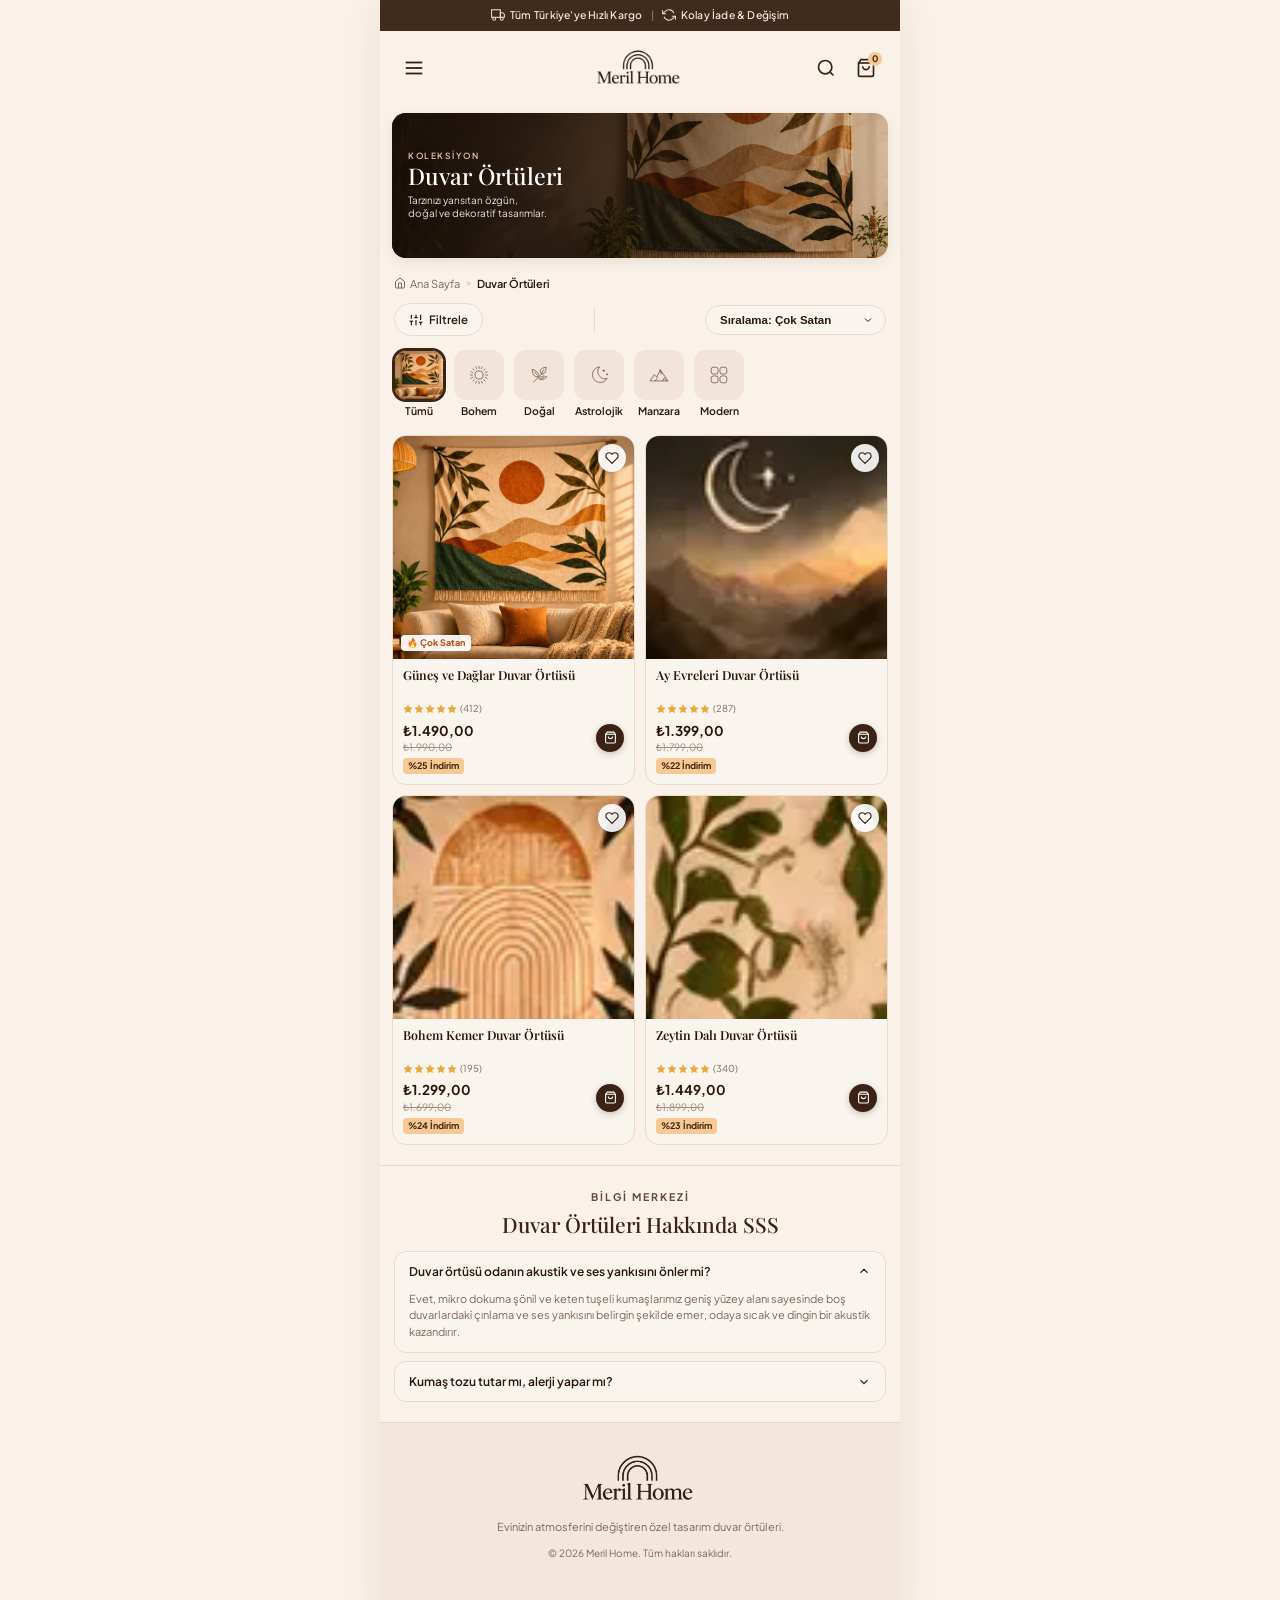
==== collection.html @ 34b2cd35 "Deploy onizlememerkezi.com with clean URLs" ====
<!doctype html>
<html lang="tr">
  <head>
    <meta charset="utf-8">
    <meta name="viewport" content="width=device-width,initial-scale=1,viewport-fit=cover">
    <meta name="theme-color" content="#412B1D">
    <title>Duvar Örtüleri — Meril Home (Koleksiyon)</title>
    <link rel="preconnect" href="https://fonts.googleapis.com">
    <link rel="preconnect" href="https://fonts.gstatic.com" crossorigin>
    <link href="https://fonts.googleapis.com/css2?family=Playfair+Display:ital,wght@0,400;0,500;0,600;0,700;1,400;1,500;1,600&family=Plus+Jakarta+Sans:wght@400;500;600;700&display=swap" rel="stylesheet">
    <style>
/* Meril Home — Kesin Tasarım CSS (Piksel Hassasiyetli OS 2.0) */
*, *::before, *::after {
  box-sizing: border-box;
  margin: 0;
  padding: 0;
}

:root {
  --color-espresso: #3A2315;
  --color-espresso-hover: #29170C;
  --color-beige-button: #E5C6A3;
  --color-beige-hover: #D8B790;
  --color-cream-bg: #FAF1E8;
  --color-card-bg: #FAF5F0;
  --color-text-dark: #2A180E;
  --color-text-muted: #7A685D;
  --color-border: #E8DACF;
  --color-discount: #F8C892;
  --color-star: #E5A93C;
  --font-serif: 'Playfair Display', Georgia, serif;
  --font-sans: 'Plus Jakarta Sans', -apple-system, BlinkMacSystemFont, sans-serif;
  --safe-bottom: env(safe-area-inset-bottom, 0px);
}

body {
  font-family: var(--font-sans);
  background-color: var(--color-cream-bg);
  color: var(--color-text-dark);
  line-height: 1.4;
  -webkit-font-smoothing: antialiased;
  -webkit-tap-highlight-color: transparent;
  overflow-x: hidden;
  margin: 0;
  padding: 0;
  width: 100%;
  min-height: 100vh;
}

.site-wrapper {
  width: 100%;
  max-width: 520px;
  margin: 0 auto;
  position: relative;
  background-color: var(--color-cream-bg);
  min-height: 100vh;
  box-shadow: 0 0 40px rgba(58, 35, 21, 0.08);
  overflow-x: hidden;
}

@media (max-width: 768px) {
  body {
    background-color: var(--color-cream-bg);
  }
  .site-wrapper {
    max-width: 100%;
    margin: 0;
    box-shadow: none;
    border-radius: 0;
  }
}

img {
  max-width: 100%;
  height: auto;
  display: block;
}

button {
  font-family: inherit;
  cursor: pointer;
  border: none;
  background: none;
}

a {
  color: inherit;
  text-decoration: none;
}

.visually-hidden {
  position: absolute;
  width: 1px;
  height: 1px;
  margin: -1px;
  padding: 0;
  overflow: hidden;
  clip: rect(0, 0, 0, 0);
  border: 0;
}

/* Floating Preview Controls (Non-intrusive) */
.floating-preview-toolbar {
  position: fixed;
  top: 12px;
  right: 12px;
  z-index: 999999;
  display: flex;
  gap: 6px;
  background: rgba(42, 24, 14, 0.9);
  backdrop-filter: blur(10px);
  padding: 6px 10px;
  border-radius: 9999px;
  box-shadow: 0 4px 16px rgba(0,0,0,0.4);
  border: 1px solid rgba(229, 198, 163, 0.3);
}

.floating-nav-btn {
  padding: 5px 12px;
  border-radius: 9999px;
  font-size: 11px;
  font-weight: 600;
  color: #FAF1E8;
  background: rgba(255, 255, 255, 0.1);
  text-decoration: none;
  transition: all 0.2s;
  display: flex;
  align-items: center;
  gap: 4px;
}

.floating-nav-btn.active, .floating-nav-btn:hover {
  background: var(--color-beige-button);
  color: var(--color-espresso);
}

.floating-zip-btn {
  background: #2F7A43;
  color: #FFFFFF;
}

/* Reference Overlay Mode */
.overlay-ref-img {
  position: absolute;
  top: 0;
  left: 0;
  width: 100%;
  height: auto;
  pointer-events: none;
  z-index: 9999;
  opacity: 0.5;
  display: none;
  mix-blend-mode: difference;
}

/* Announcement Bar */
.announcement-bar {
  background-color: #412B1D;
  color: #FAF1E8;
  padding: 8px 12px;
  font-size: 10.5px;
  font-weight: 500;
  letter-spacing: 0.02em;
}

.announcement-bar-inner {
  display: flex;
  align-items: center;
  justify-content: center;
  gap: 8px;
}

.announcement-item {
  display: flex;
  align-items: center;
  gap: 5px;
}

.announcement-item svg {
  width: 14px;
  height: 14px;
  opacity: 0.9;
}

.announcement-divider {
  opacity: 0.4;
  font-size: 10px;
}

/* Site Header */
.site-header {
  width: 100%;
  z-index: 40;
  transition: background-color 0.3s ease;
}

.site-header--index {
  position: absolute;
  top: 0;
  left: 0;
  right: 0;
  background: transparent;
  color: #FFFFFF;
  padding-top: 10px;
}

.site-header--product {
  background-color: var(--color-cream-bg);
  color: var(--color-espresso);
  padding: 6px 0;
}

.site-header-inner {
  position: relative;
  display: flex;
  align-items: center;
  justify-content: space-between;
  padding: 10px 16px;
  min-height: 62px;
}

.header-icon-btn {
  color: inherit;
  display: flex;
  align-items: center;
  justify-content: center;
  width: 36px;
  height: 36px;
  position: relative;
  z-index: 6;
}

.header-logo-link {
  position: absolute;
  left: 50%;
  top: 50%;
  transform: translate(-50%, -50%);
  display: flex;
  align-items: center;
  justify-content: center;
  z-index: 5;
}

.header-logo {
  height: 48px;
  width: auto;
  max-width: 175px;
  object-fit: contain;
  transition: all 0.2s ease;
}

.header-actions {
  display: flex;
  align-items: center;
  gap: 4px;
}

.cart-toggle {
  position: relative;
}

.cart-count-badge {
  position: absolute;
  top: 2px;
  right: 2px;
  background-color: var(--color-discount);
  color: var(--color-espresso);
  font-size: 9px;
  font-weight: 700;
  min-width: 14px;
  height: 14px;
  line-height: 14px;
  text-align: center;
  border-radius: 50%;
  padding: 0 1px;
}

/* Hero Section (01-Ana-Sayfa) */
.hero-section {
  position: relative;
  width: 100%;
  min-height: 380px;
  height: 380px;
  overflow: hidden;
  color: #FFFFFF;
}

.hero-background {
  position: absolute;
  top: 0;
  left: 0;
  right: 0;
  bottom: 0;
  background-size: 100% 100%;
  background-repeat: no-repeat;
  background-position: center top;
  z-index: 1;
}

.hero-content {
  position: absolute;
  top: 96px;
  left: 24px;
  right: 24px;
  z-index: 3;
}

.hero-badge {
  display: inline-block;
  background: rgba(30, 18, 10, 0.55);
  backdrop-filter: blur(6px);
  -webkit-backdrop-filter: blur(6px);
  color: #FAF1E8;
  font-size: 9px;
  font-weight: 700;
  letter-spacing: 1.2px;
  text-transform: uppercase;
  padding: 4px 10px;
  border-radius: 9999px;
  margin-bottom: 8px;
  border: 1px solid rgba(255, 255, 255, 0.12);
}

.hero-title {
  font-family: var(--font-serif);
  font-size: 32px;
  line-height: 1.05;
  font-weight: 500;
  letter-spacing: -0.01em;
  color: #FFFFFF;
  margin-bottom: 8px;
  text-shadow: 0 2px 8px rgba(0,0,0,0.35);
}

.hero-title span {
  display: block;
}

.hero-subtitle {
  font-size: 11.5px;
  line-height: 1.35;
  color: rgba(255, 255, 255, 0.92);
  margin-bottom: 12px;
  font-weight: 400;
  text-shadow: 0 1px 4px rgba(0,0,0,0.3);
}

.hero-btn {
  display: inline-flex;
  align-items: center;
  gap: 6px;
  background-color: var(--color-beige-button);
  color: var(--color-espresso);
  font-size: 11px;
  font-weight: 600;
  padding: 8px 16px;
  border-radius: 9999px;
  box-shadow: 0 3px 10px rgba(0, 0, 0, 0.2);
  transition: all 0.2s ease;
}

.hero-btn svg {
  width: 14px;
  height: 14px;
}

.hero-bottom-controls {
  position: absolute;
  bottom: 22px;
  left: 0;
  right: 0;
  z-index: 3;
  display: flex;
  align-items: center;
  justify-content: center;
}

.hero-indicators {
  display: flex;
  align-items: center;
  gap: 5px;
}

.hero-pill {
  width: 10px;
  height: 3px;
  border-radius: 2px;
  background: rgba(255, 255, 255, 0.45);
  border: 1px solid rgba(255, 255, 255, 0.6);
  transition: all 0.3s ease;
}

.hero-pill.active {
  width: 18px;
  background: #FFFFFF;
  border-color: #FFFFFF;
}

.hero-nav-arrows {
  position: absolute;
  right: 14px;
  bottom: -4px;
  display: flex;
  gap: 6px;
}

.hero-arrow-btn {
  width: 28px;
  height: 28px;
  border-radius: 50%;
  border: 1px solid rgba(255, 255, 255, 0.55);
  background: rgba(20, 12, 6, 0.35);
  backdrop-filter: blur(4px);
  color: #FFFFFF;
  display: flex;
  align-items: center;
  justify-content: center;
  transition: all 0.2s ease;
}

.hero-arrow-btn svg {
  width: 13px;
  height: 13px;
}

/* Trust Badges Panel (Curved Sheet) */
.trust-badges-panel {
  position: relative;
  z-index: 10;
  background-color: var(--color-cream-bg);
  border-top-left-radius: 34px;
  border-top-right-radius: 34px;
  padding: 18px 12px 14px;
  margin-top: -6px;
}

.trust-badges-inner {
  display: flex;
  align-items: center;
  justify-content: space-between;
}

.trust-badge-item {
  flex: 1;
  display: flex;
  flex-direction: column;
  align-items: center;
  text-align: center;
  position: relative;
  padding: 0 2px;
}

.trust-badge-item:not(:last-child)::after {
  content: '';
  position: absolute;
  right: 0;
  top: 15%;
  height: 70%;
  width: 1px;
  background-color: var(--color-border);
}

.trust-badge-icon {
  color: var(--color-espresso);
  margin-bottom: 4px;
  display: flex;
  align-items: center;
  justify-content: center;
}

.trust-badge-icon svg {
  width: 18px;
  height: 18px;
}

.trust-badge-label {
  font-size: 9.5px;
  font-weight: 600;
  color: var(--color-text-dark);
  white-space: nowrap;
}

/* Collections Section */
.collections-section {
  padding: 16px 13px 14px;
}

.collections-header {
  text-align: center;
  margin-bottom: 12px;
}

.collections-badge-subtitle {
  font-size: 9px;
  letter-spacing: 1.5px;
  text-transform: uppercase;
  font-weight: 600;
  color: var(--color-text-muted);
  margin-bottom: 2px;
}

.collections-main-title {
  font-family: var(--font-serif);
  font-size: 19px;
  font-weight: 500;
  color: var(--color-text-dark);
}

.collections-grid {
  display: flex;
  gap: 5px;
  justify-content: space-between;
}

.collection-card {
  width: 68px;
  height: 64px;
  border-radius: 10px;
  background-size: cover;
  background-position: center;
  box-shadow: 0 2px 6px rgba(0, 0, 0, 0.08);
  display: block;
  transition: transform 0.2s ease;
}

.collection-card:hover {
  transform: translateY(-2px);
}

/* Promo Banner Section */
.promo-section {
  padding: 6px 13px 30px;
}

.promo-card-wrapper {
  border-radius: 16px;
  overflow: hidden;
  background-size: 100% 100%;
  background-position: center;
  height: 152px;
  display: flex;
  align-items: center;
  padding: 18px 16px;
  box-shadow: 0 4px 14px rgba(0, 0, 0, 0.1);
  position: relative;
}

.promo-card-content {
  max-width: 55%;
  position: relative;
  z-index: 2;
  color: #FFFFFF;
}

.promo-title {
  font-family: var(--font-serif);
  font-size: 21px;
  line-height: 1.1;
  font-weight: 500;
  margin-bottom: 6px;
}

.promo-title em {
  font-style: italic;
}

.promo-desc {
  font-size: 9.5px;
  line-height: 1.35;
  color: rgba(255, 255, 255, 0.9);
  margin-bottom: 10px;
}

.promo-btn {
  display: inline-flex;
  align-items: center;
  gap: 5px;
  background-color: var(--color-beige-button);
  color: var(--color-espresso);
  font-size: 10px;
  font-weight: 600;
  padding: 6px 12px;
  border-radius: 9999px;
}

.promo-btn svg {
  width: 12px;
  height: 12px;
}

/* Product Detail Section (02-Mobil-Urun-Detay) */
.product-detail-section {
  padding: 10px 14px 90px;
}

.product-gallery-container {
  margin-bottom: 14px;
}

.product-main-image-wrapper {
  position: relative;
  border-radius: 18px;
  overflow: hidden;
  box-shadow: 0 3px 12px rgba(0, 0, 0, 0.06);
  background-color: #EFE4DA;
}

.product-main-img {
  width: 100%;
  aspect-ratio: 1.25;
  object-fit: cover;
  transition: opacity 0.3s ease;
}

.wishlist-btn {
  position: absolute;
  top: 10px;
  right: 10px;
  width: 32px;
  height: 32px;
  border-radius: 50%;
  background-color: #FFFFFF;
  color: var(--color-espresso);
  display: flex;
  align-items: center;
  justify-content: center;
  box-shadow: 0 2px 6px rgba(0,0,0,0.12);
}

.wishlist-btn svg {
  width: 16px;
  height: 16px;
}

.wishlist-btn.active svg {
  fill: #D60000;
  stroke: #D60000;
}

.gallery-nav-btn {
  position: absolute;
  top: 50%;
  transform: translateY(-50%);
  width: 28px;
  height: 28px;
  border-radius: 50%;
  background: rgba(255, 255, 255, 0.85);
  backdrop-filter: blur(4px);
  color: var(--color-espresso);
  display: flex;
  align-items: center;
  justify-content: center;
  box-shadow: 0 2px 4px rgba(0,0,0,0.1);
}

.gallery-nav-btn svg {
  width: 14px;
  height: 14px;
}

.gallery-nav-btn.prev { left: 8px; }
.gallery-nav-btn.next { right: 8px; }

.gallery-pills {
  position: absolute;
  bottom: 10px;
  left: 50%;
  transform: translateX(-50%);
  display: flex;
  gap: 4px;
}

.gallery-pill {
  width: 8px;
  height: 3px;
  border-radius: 2px;
  background: rgba(255, 255, 255, 0.5);
  border: 1px solid rgba(255, 255, 255, 0.7);
}

.gallery-pill.active {
  width: 14px;
  background: #FFFFFF;
}

.product-thumbnails-row {
  display: flex;
  gap: 6px;
  margin-top: 8px;
}

.thumbnail-item {
  flex: 1;
  border-radius: 6px;
  overflow: hidden;
  cursor: pointer;
  border: 1.5px solid transparent;
  transition: all 0.2s ease;
}

.thumbnail-item img {
  width: 100%;
  height: 100%;
  object-fit: cover;
  border-radius: 5px;
}

.thumbnail-item.active {
  border-color: var(--color-espresso);
  box-shadow: 0 0 0 1px #FAF1E8 inset;
}

/* Product Info */
.product-type-badge {
  display: inline-block;
  background-color: #F3E2D4;
  color: #7D4F32;
  font-size: 9.5px;
  font-weight: 600;
  padding: 3px 9px;
  border-radius: 9999px;
  margin-bottom: 6px;
}

.product-title {
  font-family: var(--font-serif);
  font-size: 20px;
  font-weight: 500;
  line-height: 1.25;
  color: var(--color-text-dark);
  margin-bottom: 6px;
}

.product-rating-row {
  display: flex;
  align-items: center;
  gap: 5px;
  margin-bottom: 10px;
}

.rating-stars {
  display: flex;
  gap: 1px;
}

.rating-stars svg {
  width: 12px;
  height: 12px;
}

.rating-count {
  font-size: 11px;
  color: var(--color-text-muted);
}

.product-price-row {
  display: flex;
  align-items: center;
  gap: 8px;
  margin-bottom: 12px;
}

.price-current {
  font-size: 20px;
  font-weight: 700;
  color: var(--color-text-dark);
}

.price-old {
  font-size: 13px;
  color: #9E8D82;
  text-decoration: line-through;
}

.price-discount-badge {
  background-color: var(--color-discount);
  color: var(--color-espresso);
  font-size: 10px;
  font-weight: 700;
  padding: 2px 7px;
  border-radius: 5px;
}

/* Feature 3-Col Box */
.product-features-row {
  display: flex;
  align-items: center;
  justify-content: space-between;
  background-color: #FAF4EE;
  border: 1px solid var(--color-border);
  border-radius: 10px;
  padding: 10px 6px;
  margin-bottom: 16px;
}

.feature-col {
  flex: 1;
  display: flex;
  align-items: center;
  gap: 5px;
  padding: 0 3px;
}

.feature-icon svg {
  width: 16px;
  height: 16px;
  color: var(--color-espresso);
}

.feature-text strong {
  display: block;
  font-size: 9.5px;
  font-weight: 700;
  color: var(--color-text-dark);
  line-height: 1.2;
}

.feature-text span {
  display: block;
  font-size: 8.5px;
  color: var(--color-text-muted);
  line-height: 1.2;
}

.feature-divider {
  width: 1px;
  height: 24px;
  background-color: var(--color-border);
}

/* Variants Selection */
.product-variants-wrapper {
  margin-bottom: 14px;
}

.variants-label {
  font-size: 11.5px;
  font-weight: 600;
  color: var(--color-text-dark);
  margin-bottom: 6px;
}

.variants-options {
  display: flex;
  gap: 6px;
}

.variant-chip {
  flex: 1;
  padding: 8px 4px;
  border-radius: 9999px;
  font-size: 10.5px;
  font-weight: 600;
  text-align: center;
  border: 1px solid var(--color-border);
  background-color: #FAF4EE;
  color: var(--color-text-dark);
  transition: all 0.2s ease;
}

.variant-chip.active {
  background-color: var(--color-espresso);
  border-color: var(--color-espresso);
  color: #FFFFFF;
}

/* ATC Row */
.product-atc-row {
  display: flex;
  gap: 8px;
  margin-bottom: 18px;
}

.quantity-selector {
  display: flex;
  align-items: center;
  justify-content: space-between;
  width: 90px;
  height: 42px;
  background-color: #FAF4EE;
  border: 1px solid var(--color-border);
  border-radius: 9999px;
  padding: 0 6px;
}

.qty-btn {
  width: 26px;
  height: 26px;
  display: flex;
  align-items: center;
  justify-content: center;
  font-size: 15px;
  font-weight: 600;
  color: var(--color-text-dark);
}

.qty-val {
  font-size: 12px;
  font-weight: 600;
  color: var(--color-text-dark);
}

.btn-add-to-cart {
  flex: 1;
  height: 42px;
  background-color: var(--color-espresso);
  color: #FFFFFF;
  border-radius: 9999px;
  display: flex;
  align-items: center;
  justify-content: center;
  gap: 6px;
  font-size: 12.5px;
  font-weight: 600;
  box-shadow: 0 3px 10px rgba(58, 35, 21, 0.25);
  transition: background-color 0.2s ease;
}

.btn-add-to-cart svg {
  width: 17px;
  height: 17px;
}

.btn-add-to-cart:hover {
  background-color: var(--color-espresso-hover);
}

/* Accordions */
.product-accordions {
  border-top: 1px solid var(--color-border);
}

.accordion-item {
  border-bottom: 1px solid var(--color-border);
}

.accordion-header {
  width: 100%;
  display: flex;
  align-items: center;
  justify-content: space-between;
  padding: 12px 0;
  color: var(--color-text-dark);
  font-size: 12px;
  font-weight: 600;
}

.accordion-header-left {
  display: flex;
  align-items: center;
  gap: 8px;
}

.accordion-header-left svg {
  color: var(--color-espresso);
  width: 15px;
  height: 15px;
}

.accordion-header svg:last-child {
  transition: transform 0.25s ease;
  width: 14px;
  height: 14px;
}

.accordion-item.active .accordion-header svg:last-child {
  transform: rotate(180deg);
}

.accordion-body {
  padding: 0 0 12px 24px;
  font-size: 11px;
  line-height: 1.45;
  color: var(--color-text-muted);
}

/* Sticky Bottom Purchase Bar */
.sticky-purchase-bar {
  position: fixed;
  bottom: 0;
  left: 50%;
  transform: translateX(-50%);
  width: 100%;
  max-width: 520px;
  background: rgba(255, 255, 255, 0.96);
  backdrop-filter: blur(16px);
  -webkit-backdrop-filter: blur(16px);
  border-top-left-radius: 24px;
  border-top-right-radius: 24px;
  border-top: 1.5px solid rgba(232, 218, 207, 0.9);
  padding: 12px 16px calc(12px + var(--safe-bottom));
  z-index: 100;
  box-shadow: 0 -8px 28px rgba(58, 35, 21, 0.12);
  transition: all 0.3s ease;
}

@media (max-width: 768px) {
  .sticky-purchase-bar {
    max-width: 100%;
    left: 0;
    transform: none;
    border-radius: 24px 24px 0 0;
  }
}

.sticky-bar-inner {
  display: flex;
  align-items: center;
  justify-content: space-between;
  gap: 8px;
}

.sticky-product-info {
  display: flex;
  align-items: center;
  gap: 6px;
}

.sticky-thumb {
  width: 44px;
  height: 44px;
  border-radius: 10px;
  object-fit: cover;
  border: 1.5px solid var(--color-border);
  box-shadow: 0 2px 6px rgba(0,0,0,0.08);
}

.sticky-title {
  font-size: 10px;
  font-weight: 700;
  color: var(--color-text-dark);
  line-height: 1.2;
}

.sticky-subtitle {
  font-size: 9px;
  color: var(--color-text-muted);
  line-height: 1.2;
}

.sticky-price-col {
  text-align: right;
}

.sticky-current-price {
  font-size: 12.5px;
  font-weight: 700;
  color: var(--color-text-dark);
}

.sticky-old-price {
  font-size: 9.5px;
  color: #9E8D82;
  text-decoration: line-through;
}

.btn-sticky-atc {
  background-color: var(--color-espresso);
  color: #FFFFFF;
  padding: 11px 18px;
  border-radius: 9999px;
  font-size: 12px;
  font-weight: 700;
  display: flex;
  align-items: center;
  gap: 6px;
  box-shadow: 0 4px 14px rgba(58, 35, 21, 0.25);
  transition: all 0.2s ease;
}

.btn-sticky-atc:hover {
  background-color: var(--color-espresso-hover);
  transform: translateY(-1px);
}

.btn-sticky-atc svg {
  width: 14px;
  height: 14px;
}

/* Drawers */
.mobile-drawer, .cart-drawer {
  position: fixed;
  top: 0;
  left: 0;
  right: 0;
  bottom: 0;
  z-index: 9999;
  visibility: hidden;
  opacity: 0;
  transition: opacity 0.3s ease, visibility 0.3s ease;
}

.mobile-drawer.active, .cart-drawer.active {
  visibility: visible;
  opacity: 1;
}

.mobile-drawer-overlay, .cart-drawer-overlay {
  position: absolute;
  top: 0;
  left: 0;
  right: 0;
  bottom: 0;
  background: rgba(0, 0, 0, 0.6);
  backdrop-filter: blur(3px);
}

.mobile-drawer-content {
  position: absolute;
  top: 0;
  left: 0;
  bottom: 0;
  width: 80%;
  max-width: 300px;
  background-color: var(--color-cream-bg);
  padding: 20px;
  transform: translateX(-100%);
  transition: transform 0.3s ease;
}

.cart-drawer-content {
  position: absolute;
  top: 0;
  right: 0;
  bottom: 0;
  width: 85%;
  max-width: 340px;
  background-color: var(--color-cream-bg);
  padding: 20px;
  display: flex;
  flex-direction: column;
  transform: translateX(100%);
  transition: transform 0.3s ease;
}

.mobile-drawer.active .mobile-drawer-content,
.cart-drawer.active .cart-drawer-content {
  transform: translateX(0);
}

.mobile-drawer-header, .cart-drawer-header {
  display: flex;
  align-items: center;
  justify-content: space-between;
  padding-bottom: 14px;
  border-bottom: 1px solid var(--color-border);
  margin-bottom: 14px;
}

.mobile-drawer-title, .cart-drawer-title {
  font-weight: 700;
  font-size: 15px;
  color: var(--color-text-dark);
}

.mobile-drawer-close, .cart-drawer-close {
  font-size: 22px;
  color: var(--color-text-dark);
  line-height: 1;
}

.mobile-nav-links {
  display: flex;
  flex-direction: column;
  gap: 10px;
}

.nav-item {
  font-size: 14px;
  font-weight: 500;
  color: var(--color-text-dark);
  padding: 6px 0;
  border-bottom: 1px solid rgba(232, 218, 207, 0.3);
}

.nav-item.active {
  font-weight: 700;
  color: var(--color-espresso);
}

.cart-drawer-body {
  flex: 1;
  overflow-y: auto;
}

.cart-item {
  display: flex;
  gap: 10px;
  padding: 10px 0;
  border-bottom: 1px solid var(--color-border);
}

.cart-item-img {
  width: 52px;
  height: 52px;
  border-radius: 6px;
  object-fit: cover;
}

.cart-item-title {
  font-size: 12px;
  font-weight: 700;
  color: var(--color-text-dark);
}

.cart-item-variant {
  font-size: 10.5px;
  color: var(--color-text-muted);
  margin: 2px 0;
}

.cart-item-price {
  font-size: 12px;
  font-weight: 700;
  color: var(--color-espresso);
}

.cart-item-old-price {
  font-size: 10px;
  color: #9E8D82;
  text-decoration: line-through;
  margin-left: 4px;
}

.cart-drawer-footer {
  padding-top: 14px;
  border-top: 1px solid var(--color-border);
}

.cart-drawer-subtotal {
  display: flex;
  justify-content: space-between;
  font-size: 14px;
  font-weight: 700;
  color: var(--color-text-dark);
  margin-bottom: 6px;
}

.cart-free-shipping-note {
  font-size: 10.5px;
  color: #2F7A43;
  margin-bottom: 10px;
  font-weight: 500;
}

.btn-checkout {
  display: block;
  width: 100%;
  padding: 12px;
  background-color: var(--color-espresso);
  color: #FFFFFF;
  text-align: center;
  border-radius: 9999px;
  font-size: 13px;
  font-weight: 600;
}

/* Footer */
.site-footer {
  background-color: #F3E7DC;
  border-top: 1px solid var(--color-border);
  padding: 24px 16px 70px;
  text-align: center;
}

.footer-logo {
  margin: 0 auto 8px;
}

.footer-desc {
  font-size: 11px;
  color: var(--color-text-muted);
  margin-bottom: 12px;
}

.footer-bottom {
  font-size: 10px;
  color: var(--color-text-muted);
}

/* Category Page Styles */
.category-page-container {
  padding-bottom: 30px;
}

.category-hero-wrapper {
  padding: 8px 12px 10px;
}

.category-hero-card {
  border-radius: 14px;
  overflow: hidden;
  background-size: cover;
  background-position: center right;
  min-height: 145px;
  display: flex;
  align-items: center;
  padding: 18px 16px;
  position: relative;
  box-shadow: 0 4px 14px rgba(0, 0, 0, 0.08);
}

.category-hero-card::before {
  content: '';
  position: absolute;
  top: 0; left: 0; right: 0; bottom: 0;
  background: linear-gradient(90deg, rgba(25, 14, 8, 0.85) 0%, rgba(25, 14, 8, 0.6) 55%, rgba(25, 14, 8, 0.1) 100%);
  z-index: 1;
}

.category-hero-text {
  position: relative;
  z-index: 2;
  color: #FFFFFF;
  max-width: 65%;
}

.category-hero-eyebrow {
  display: block;
  font-size: 8.5px;
  letter-spacing: 1.5px;
  font-weight: 600;
  color: #E5C6A3;
  margin-bottom: 2px;
}

.category-hero-title {
  font-family: var(--font-serif);
  font-size: 23px;
  line-height: 1.15;
  font-weight: 500;
  margin-bottom: 4px;
  color: #FFFFFF;
}

.category-hero-desc {
  font-size: 10px;
  line-height: 1.35;
  color: rgba(255, 255, 255, 0.88);
}

/* Breadcrumbs */
.category-breadcrumbs {
  display: flex;
  align-items: center;
  gap: 6px;
  padding: 8px 14px 4px;
  font-size: 11px;
  color: var(--color-text-muted);
}

.breadcrumb-home {
  display: flex;
  align-items: center;
  gap: 4px;
  color: var(--color-text-muted);
}

.breadcrumb-home:hover {
  color: var(--color-espresso);
}

.breadcrumb-sep {
  opacity: 0.5;
  font-size: 9px;
}

.breadcrumb-current {
  color: var(--color-text-dark);
  font-weight: 600;
}

/* Filter & Sort Row */
.category-controls-row {
  display: flex;
  align-items: center;
  justify-content: space-between;
  padding: 8px 14px 10px;
  gap: 10px;
}

.btn-filter-toggle {
  display: inline-flex;
  align-items: center;
  gap: 6px;
  background-color: #FAF4EE;
  border: 1px solid var(--color-border);
  border-radius: 9999px;
  padding: 8px 14px;
  font-size: 11.5px;
  font-weight: 600;
  color: var(--color-text-dark);
}

.category-divider {
  width: 1px;
  height: 24px;
  background-color: var(--color-border);
}

.sort-dropdown-wrapper {
  position: relative;
  display: inline-flex;
  align-items: center;
}

.sort-select {
  appearance: none;
  background-color: #FAF4EE;
  border: 1px solid var(--color-border);
  border-radius: 9999px;
  padding: 8px 28px 8px 14px;
  font-size: 11.5px;
  font-weight: 600;
  color: var(--color-text-dark);
  cursor: pointer;
  outline: none;
}

.sort-arrow {
  position: absolute;
  right: 12px;
  pointer-events: none;
  color: var(--color-text-dark);
}

/* Subcategory Pills Row */
.subcategory-pills-row {
  display: flex;
  align-items: center;
  gap: 10px;
  padding: 4px 14px 14px;
  overflow-x: auto;
  scrollbar-width: none;
  -webkit-overflow-scrolling: touch;
}

.subcategory-pills-row::-webkit-scrollbar {
  display: none;
}

.subcat-pill {
  display: flex;
  flex-direction: column;
  align-items: center;
  gap: 4px;
  flex-shrink: 0;
  cursor: pointer;
}

.subcat-pill span {
  font-size: 10.5px;
  font-weight: 600;
  color: var(--color-text-dark);
}

.subcat-thumb-box, .subcat-icon-circle {
  width: 50px;
  height: 50px;
  border-radius: 12px;
  display: flex;
  align-items: center;
  justify-content: center;
  background-color: #F2E4D8;
  border: 1.5px solid transparent;
  transition: all 0.2s;
  overflow: hidden;
}

.subcat-thumb-box img {
  width: 100%;
  height: 100%;
  object-fit: cover;
}

.subcat-pill.active .subcat-thumb-box,
.subcat-pill.active .subcat-icon-circle {
  border-color: var(--color-espresso);
  box-shadow: 0 0 0 2px var(--color-espresso), 0 0 0 3px #FAF1E8;
}

.subcat-icon-circle svg {
  color: var(--color-espresso);
}

/* 2-Column Product Grid */
.products-grid-2col {
  display: grid;
  grid-template-columns: 1fr 1fr;
  gap: 10px;
  padding: 4px 12px 20px;
}

.product-grid-card {
  background-color: #FAF4EE;
  border-radius: 14px;
  overflow: hidden;
  border: 1px solid var(--color-border);
  display: flex;
  flex-direction: column;
  transition: transform 0.2s;
}

.product-grid-card:hover {
  transform: translateY(-2px);
}

.product-card-media {
  position: relative;
  aspect-ratio: 1.08;
  overflow: hidden;
  background-color: #EBDED4;
}

.product-card-media img {
  width: 100%;
  height: 100%;
  object-fit: cover;
  transition: transform 0.3s;
}

.product-grid-card:hover .product-card-media img {
  transform: scale(1.03);
}

.card-wishlist-btn {
  position: absolute;
  top: 8px;
  right: 8px;
  width: 28px;
  height: 28px;
  border-radius: 50%;
  background: rgba(255, 255, 255, 0.9);
  display: flex;
  align-items: center;
  justify-content: center;
  color: var(--color-espresso);
  box-shadow: 0 2px 6px rgba(0,0,0,0.1);
}

.card-wishlist-btn svg {
  width: 14px;
  height: 14px;
}

.card-wishlist-btn.active svg {
  fill: #D60000;
  stroke: #D60000;
}

.card-badge-badge {
  position: absolute;
  bottom: 8px;
  left: 8px;
  font-size: 9px;
  font-weight: 700;
  padding: 2px 6px;
  border-radius: 4px;
  background: rgba(255, 255, 255, 0.92);
  color: #B8470E;
  box-shadow: 0 1px 4px rgba(0,0,0,0.12);
}

.product-card-details {
  padding: 8px 10px 10px;
  display: flex;
  flex-direction: column;
  flex: 1;
}

.product-card-title {
  font-family: var(--font-serif);
  font-size: 12.5px;
  font-weight: 600;
  line-height: 1.25;
  color: var(--color-text-dark);
  margin-bottom: 4px;
  min-height: 31px;
}

.product-card-rating {
  display: flex;
  align-items: center;
  gap: 3px;
  margin-bottom: 6px;
}

.product-card-rating .rating-stars svg {
  width: 10px;
  height: 10px;
}

.rating-num {
  font-size: 9.5px;
  color: var(--color-text-muted);
}

.product-card-price-row {
  display: flex;
  align-items: center;
  justify-content: space-between;
  margin-top: auto;
  margin-bottom: 4px;
}

.product-card-price-row .price-current {
  font-size: 13.5px;
  font-weight: 700;
  color: var(--color-text-dark);
}

.product-card-price-row .price-old {
  font-size: 10px;
  color: #9E8D82;
  text-decoration: line-through;
}

.card-quick-add-btn {
  width: 28px;
  height: 28px;
  border-radius: 50%;
  background-color: var(--color-espresso);
  color: #FFFFFF;
  display: flex;
  align-items: center;
  justify-content: center;
  box-shadow: 0 2px 6px rgba(58, 35, 21, 0.25);
  transition: transform 0.15s, background-color 0.15s;
}

.card-quick-add-btn:active {
  transform: scale(0.92);
}

.card-quick-add-btn svg {
  width: 13px;
  height: 13px;
}

.product-card-discount-tag {
  align-self: flex-start;
  background-color: var(--color-discount);
  color: var(--color-espresso);
  font-size: 9px;
  font-weight: 700;
  padding: 1.5px 5px;
  border-radius: 4px;
}

/* Sections Shared Headers */
.section-header-wrap {
  text-align: center;
  margin-bottom: 14px;
}

.section-eyebrow {
  display: block;
  font-size: 9px;
  letter-spacing: 1.6px;
  text-transform: uppercase;
  font-weight: 600;
  color: var(--color-text-muted);
  margin-bottom: 2px;
}

.section-main-title {
  font-family: var(--font-serif);
  font-size: 20px;
  font-weight: 500;
  color: var(--color-text-dark);
}

/* Related Products Section */
.related-products-section {
  padding: 24px 12px 16px;
  border-top: 1px solid var(--color-border);
}

.related-products-scroll {
  overflow-x: auto;
  scrollbar-width: none;
  -webkit-overflow-scrolling: touch;
  margin: 0 -12px;
  padding: 0 12px;
}

.related-products-scroll::-webkit-scrollbar {
  display: none;
}

.related-products-grid {
  display: flex;
  gap: 10px;
  width: max-content;
}

.related-card {
  width: 140px;
  background-color: #FAF4EE;
  border-radius: 12px;
  overflow: hidden;
  border: 1px solid var(--color-border);
}

.related-card-img-wrap {
  display: block;
  aspect-ratio: 1;
  background-color: #EBDED4;
}

.related-card-img-wrap img {
  width: 100%;
  height: 100%;
  object-fit: cover;
}

.related-card-body {
  padding: 8px;
}

.related-title {
  font-family: var(--font-serif);
  font-size: 11.5px;
  font-weight: 600;
  color: var(--color-text-dark);
  margin-bottom: 4px;
  line-height: 1.25;
  min-height: 28px;
}

.related-price {
  font-size: 12px;
  font-weight: 700;
  color: var(--color-text-dark);
  margin-bottom: 6px;
}

.related-old-price {
  font-size: 9.5px;
  color: #9E8D82;
  text-decoration: line-through;
  margin-left: 2px;
}

.btn-related-add {
  display: block;
  width: 100%;
  padding: 6px 0;
  background-color: var(--color-espresso);
  color: #FFFFFF;
  border-radius: 9999px;
  font-size: 10.5px;
  font-weight: 600;
  text-align: center;
}

/* Customer Reviews Section */
.customer-reviews-section {
  padding: 24px 14px 20px;
  border-top: 1px solid var(--color-border);
}

.reviews-summary-card {
  display: flex;
  align-items: center;
  justify-content: space-between;
  background-color: #FAF4EE;
  border: 1px solid var(--color-border);
  border-radius: 14px;
  padding: 14px;
  margin-bottom: 16px;
  gap: 12px;
}

.reviews-big-score {
  text-align: center;
  min-width: 90px;
}

.score-number {
  font-size: 32px;
  font-weight: 700;
  line-height: 1;
  color: var(--color-text-dark);
}

.score-stars {
  display: flex;
  justify-content: center;
  gap: 2px;
  margin: 4px 0 2px;
}

.score-stars svg {
  width: 12px;
  height: 12px;
}

.score-total {
  font-size: 9.5px;
  color: var(--color-text-muted);
}

.reviews-progress-col {
  flex: 1;
  display: flex;
  flex-direction: column;
  gap: 4px;
}

.progress-row {
  display: flex;
  align-items: center;
  gap: 6px;
  font-size: 9.5px;
  color: var(--color-text-muted);
}

.progress-bar {
  flex: 1;
  height: 5px;
  background-color: #EBDED4;
  border-radius: 9999px;
  overflow: hidden;
}

.progress-fill {
  height: 100%;
  background-color: #E5A93C;
  border-radius: 9999px;
}

.customer-reviews-list {
  display: flex;
  flex-direction: column;
  gap: 10px;
}

.review-card {
  background-color: #FAF4EE;
  border: 1px solid var(--color-border);
  border-radius: 12px;
  padding: 12px;
}

.review-card-header {
  display: flex;
  align-items: flex-start;
  justify-content: space-between;
  margin-bottom: 8px;
}

.review-author-info {
  display: flex;
  align-items: center;
  gap: 8px;
}

.review-avatar {
  width: 28px;
  height: 28px;
  border-radius: 50%;
  background-color: var(--color-espresso);
  color: #FFFFFF;
  display: flex;
  align-items: center;
  justify-content: center;
  font-size: 12px;
  font-weight: 700;
}

.review-author-name {
  font-size: 11.5px;
  font-weight: 700;
  color: var(--color-text-dark);
  line-height: 1.2;
}

.verified-badge {
  font-size: 9px;
  font-weight: 600;
  color: #2F7A43;
  margin-left: 4px;
}

.review-stars {
  display: flex;
  gap: 1.5px;
  margin-top: 2px;
}

.review-stars svg {
  width: 10px;
  height: 10px;
}

.review-date {
  font-size: 9.5px;
  color: var(--color-text-muted);
}

.review-text {
  font-size: 11px;
  line-height: 1.45;
  color: #4A3A30;
  margin-bottom: 6px;
}

.review-product-tag {
  display: inline-block;
  font-size: 9px;
  color: var(--color-text-muted);
  background: #EFE4DA;
  padding: 2px 6px;
  border-radius: 4px;
}

/* FAQ Section */
.faq-section {
  padding: 24px 14px 20px;
  border-top: 1px solid var(--color-border);
}

.faq-accordion-list {
  display: flex;
  flex-direction: column;
  gap: 8px;
}

.faq-item {
  background-color: #FAF4EE;
  border: 1px solid var(--color-border);
  border-radius: 12px;
  overflow: hidden;
}

.faq-question-btn {
  width: 100%;
  display: flex;
  align-items: center;
  justify-content: space-between;
  padding: 12px 14px;
  font-size: 12px;
  font-weight: 600;
  color: var(--color-text-dark);
  text-align: left;
  gap: 10px;
}

.faq-question-btn svg {
  flex-shrink: 0;
  width: 14px;
  height: 14px;
  color: var(--color-espresso);
  transition: transform 0.25s ease;
}

.faq-item.active .faq-question-btn svg {
  transform: rotate(180deg);
}

.faq-answer {
  padding: 0 14px 12px;
  font-size: 11px;
  line-height: 1.5;
  color: var(--color-text-muted);
}

/* Collection Card Styling for WebP + SVG Icons */
.collection-card {
  width: 68px;
  height: 64px;
  border-radius: 10px;
  background-size: cover;
  background-position: center;
  position: relative;
  overflow: hidden;
  display: block;
  box-shadow: 0 2px 6px rgba(0, 0, 0, 0.12);
  transition: transform 0.2s ease;
}

.collection-card:hover {
  transform: translateY(-2px);
}

.collection-card::after {
  content: '';
  position: absolute;
  top: 0; left: 0; right: 0; bottom: 0;
  background: rgba(15, 8, 4, 0.42);
  z-index: 1;
}

.collection-card-inner {
  position: relative;
  z-index: 2;
  width: 100%;
  height: 100%;
  display: flex;
  flex-direction: column;
  align-items: center;
  justify-content: center;
  gap: 3px;
  color: #FFFFFF;
}

.collection-card-icon {
  width: 22px;
  height: 22px;
  stroke: #FFFFFF;
  fill: none;
}

.collection-card-name {
  font-size: 9.5px;
  font-weight: 600;
  color: #FFFFFF;
  letter-spacing: 0.2px;
  text-shadow: 0 1px 3px rgba(0,0,0,0.4);
}

/* Remove floating toolbar completely as requested */
.floating-preview-toolbar, .overlay-ref-img {
  display: none !important;
}


/* --- MERIL HOME ATÖLYE & ENRICHED HOMEPAGE STYLES --- */

.section-eyebrow {
  display: block;
  font-size: 10.5px;
  font-weight: 700;
  letter-spacing: 2px;
  text-transform: uppercase;
  color: var(--color-espresso);
  opacity: 0.8;
  margin-bottom: 6px;
  text-align: center;
}

.section-main-title {
  font-family: var(--font-serif);
  font-size: 21px;
  font-weight: 500;
  color: var(--color-espresso);
  line-height: 1.25;
  text-align: center;
  margin-bottom: 8px;
}

.section-lead-text {
  font-size: 11.5px;
  line-height: 1.5;
  color: var(--color-text-muted);
  text-align: center;
  margin-bottom: 18px;
  padding: 0 8px;
}

/* Custom Atelier Section */
.custom-atelier-section {
  margin: 32px 14px 24px;
  padding: 22px 14px;
  background: linear-gradient(180deg, #FFFFFF 0%, #F9F3EC 100%);
  border-radius: 22px;
  border: 1px solid var(--color-border);
  box-shadow: 0 10px 30px rgba(58, 35, 21, 0.05);
  position: relative;
  overflow: hidden;
}

.custom-atelier-section::before {
  content: '';
  position: absolute;
  top: 0;
  left: 0;
  right: 0;
  height: 4px;
  background: linear-gradient(90deg, #E5C6A3, #3A2315, #E5C6A3);
}

.atelier-configurator-card {
  background: #FFFFFF;
  border-radius: 18px;
  padding: 14px;
  border: 1px solid rgba(232, 218, 207, 0.7);
  box-shadow: 0 6px 20px rgba(58, 35, 21, 0.04);
  margin-bottom: 18px;
}

/* Mockup Frame */
.atelier-mockup-frame {
  position: relative;
  width: 100%;
  height: 220px;
  background: radial-gradient(circle at 50% 30%, #F6EDE3 0%, #E7D7C8 100%);
  border-radius: 14px;
  display: flex;
  flex-direction: column;
  align-items: center;
  justify-content: center;
  overflow: hidden;
  margin-bottom: 16px;
  border: 1px solid rgba(58, 35, 21, 0.08);
  box-shadow: inset 0 2px 8px rgba(0,0,0,0.06);
}

.mockup-wall-line {
  position: absolute;
  bottom: 0;
  left: 0;
  right: 0;
  height: 42px;
  background: #D9C3B0;
  border-top: 2px solid #C4AB95;
  opacity: 0.7;
}

.mockup-hanging-rod {
  display: none !important;
}

.mockup-tapestry-wrap {
  width: 125px;
  height: 175px;
  position: relative;
  z-index: 2;
  box-shadow: 0 14px 34px rgba(42, 24, 14, 0.28), 0 2px 8px rgba(0,0,0,0.1);
  transition: all 0.4s cubic-bezier(0.34, 1.4, 0.64, 1);
  overflow: hidden;
  border-radius: 4px;
  background: #FAF5F0;
  border: 1px solid rgba(255, 255, 255, 0.5);
}

/* Real-time Visual Size Scaling on the Wall */
.mockup-tapestry-wrap.size-70x100 {
  width: 95px !important;
  height: 135px !important;
  transform: translateY(12px) scale(0.92);
}

.mockup-tapestry-wrap.size-100x140 {
  width: 125px !important;
  height: 175px !important;
  transform: translateY(0) scale(1);
}

.mockup-tapestry-wrap.size-140x200 {
  width: 155px !important;
  height: 215px !important;
  transform: translateY(-8px) scale(1.12);
}

.mockup-tapestry-wrap.rug-mode {
  transform: rotateX(55deg) rotateZ(-12deg) scale(1.1);
  box-shadow: 0 14px 20px rgba(42, 24, 14, 0.3);
  margin-top: 30px;
}

.mockup-tapestry-wrap.rug-mode ~ .mockup-hanging-rod {
  display: none;
}

.atelier-preview-img {
  width: 100%;
  height: 100%;
  object-fit: cover;
  display: block;
}

.mockup-badges-wrap {
  position: absolute;
  top: 10px;
  left: 10px;
  right: 10px;
  display: flex;
  justify-content: space-between;
  align-items: center;
  z-index: 10;
  pointer-events: none;
}

.mockup-badge {
  background: rgba(58, 35, 21, 0.85);
  backdrop-filter: blur(4px);
  color: #FAF1E8;
  font-size: 9.5px;
  font-weight: 600;
  padding: 3px 8px;
  border-radius: 999px;
  letter-spacing: 0.3px;
}

.mockup-dim-badge {
  background: rgba(229, 198, 163, 0.95);
  color: var(--color-espresso);
  font-size: 9.5px;
  font-weight: 700;
  padding: 3px 8px;
  border-radius: 999px;
}

/* Atelier Step Titles */
.atelier-step-label {
  display: flex;
  align-items: center;
  justify-content: space-between;
  font-size: 11.5px;
  font-weight: 700;
  color: var(--color-espresso);
  margin-top: 14px;
  margin-bottom: 7px;
}

.atelier-step-num {
  display: inline-flex;
  align-items: center;
  justify-content: center;
  width: 18px;
  height: 18px;
  border-radius: 50%;
  background: var(--color-espresso);
  color: #FAF1E8;
  font-size: 10px;
  margin-right: 6px;
}

/* Step 1: Type Segment */
.atelier-type-segment {
  display: grid;
  grid-template-columns: 1fr 1fr;
  gap: 6px;
  background: #F4EAE0;
  padding: 4px;
  border-radius: 12px;
}

.atelier-type-btn {
  padding: 8px 10px;
  border-radius: 9px;
  font-size: 11px;
  font-weight: 600;
  color: var(--color-text-muted);
  background: transparent;
  text-align: center;
  transition: all 0.2s ease;
}

.atelier-type-btn.active {
  background: #FFFFFF;
  color: var(--color-espresso);
  box-shadow: 0 2px 8px rgba(58, 35, 21, 0.12);
}

/* Step 2: Fabrics */
.atelier-chips-grid {
  display: grid;
  grid-template-columns: repeat(3, 1fr);
  gap: 6px;
}

.atelier-fabric-btn {
  padding: 7px 6px;
  border: 1px solid var(--color-border);
  border-radius: 10px;
  background: #FAF6F1;
  font-size: 10px;
  font-weight: 600;
  color: var(--color-text-dark);
  text-align: center;
  transition: all 0.2s;
  display: flex;
  flex-direction: column;
  align-items: center;
  gap: 3px;
}

.fabric-dot {
  width: 12px;
  height: 12px;
  border-radius: 50%;
  border: 1px solid rgba(0,0,0,0.15);
}

.atelier-fabric-btn.active {
  border-color: var(--color-espresso);
  background: #FFFFFF;
  box-shadow: 0 0 0 1px var(--color-espresso);
}

/* Step 3: Sizes */
.atelier-sizes-grid {
  display: grid;
  grid-template-columns: repeat(4, 1fr);
  gap: 5px;
}

.atelier-size-chip {
  padding: 7px 4px;
  border: 1px solid var(--color-border);
  border-radius: 8px;
  background: #FAF6F1;
  font-size: 9.5px;
  font-weight: 600;
  color: var(--color-text-dark);
  text-align: center;
  transition: all 0.2s;
}

.atelier-size-chip.active {
  background: var(--color-espresso);
  color: #FFFFFF;
  border-color: var(--color-espresso);
}

.atelier-custom-inputs {
  display: none;
  grid-template-columns: 1fr 1fr;
  gap: 8px;
  margin-top: 8px;
  padding: 8px;
  background: #FAF5F0;
  border-radius: 10px;
  border: 1px dashed var(--color-border);
}

.atelier-custom-inputs.show {
  display: grid;
}

.custom-input-box {
  display: flex;
  flex-direction: column;
  gap: 2px;
}

.custom-input-box label {
  font-size: 9px;
  color: var(--color-text-muted);
  font-weight: 600;
}

.custom-input-box input {
  padding: 6px 8px;
  border-radius: 6px;
  border: 1px solid var(--color-border);
  font-size: 11px;
  font-family: inherit;
  font-weight: 600;
  color: var(--color-espresso);
}

/* Step 4: Upload Box */
.atelier-upload-box {
  border: 2px dashed #D6C2AF;
  background: #FAF6F2;
  border-radius: 12px;
  padding: 12px;
  text-align: center;
  cursor: pointer;
  transition: all 0.2s ease;
  display: flex;
  flex-direction: column;
  align-items: center;
  gap: 6px;
}

.atelier-upload-box:hover {
  background: #F4EAE0;
  border-color: var(--color-espresso);
}

.upload-icon-circle {
  width: 34px;
  height: 34px;
  border-radius: 50%;
  background: #FFFFFF;
  display: flex;
  align-items: center;
  justify-content: center;
  color: var(--color-espresso);
  box-shadow: 0 2px 6px rgba(0,0,0,0.06);
}

.upload-title {
  font-size: 11.5px;
  font-weight: 700;
  color: var(--color-espresso);
}

.upload-sub {
  font-size: 9.5px;
  color: var(--color-text-muted);
}

/* Preset test thumbnails */
.atelier-preset-strip {
  display: flex;
  gap: 6px;
  align-items: center;
  margin-top: 8px;
  overflow-x: auto;
  padding-bottom: 2px;
}

.preset-thumb-btn {
  flex-shrink: 0;
  width: 44px;
  height: 44px;
  border-radius: 8px;
  overflow: hidden;
  border: 1.5px solid transparent;
  padding: 0;
  background: none;
}

.preset-thumb-btn.active {
  border-color: var(--color-espresso);
  box-shadow: 0 0 0 1px var(--color-espresso);
}

.preset-thumb-btn img {
  width: 100%;
  height: 100%;
  object-fit: cover;
}

/* Step 5: Price & Actions */
.atelier-price-banner {
  background: #FAF5F0;
  border-radius: 12px;
  padding: 10px 12px;
  margin-top: 14px;
  display: flex;
  justify-content: space-between;
  align-items: center;
  border: 1px solid var(--color-border);
}

.price-banner-info {
  display: flex;
  flex-direction: column;
}

.price-banner-label {
  font-size: 9.5px;
  color: var(--color-text-muted);
  font-weight: 600;
}

.price-banner-amount {
  font-size: 18px;
  font-weight: 700;
  color: var(--color-espresso);
}

.price-banner-tag {
  background: #E8F5E9;
  color: #2E7D32;
  font-size: 9px;
  font-weight: 700;
  padding: 3px 6px;
  border-radius: 4px;
}

.atelier-actions-group {
  display: flex;
  flex-direction: column;
  gap: 7px;
  margin-top: 12px;
}

.atelier-whatsapp-cta {
  display: flex;
  align-items: center;
  justify-content: center;
  gap: 8px;
  width: 100%;
  padding: 12px 14px;
  background: #25D366;
  color: #FFFFFF;
  border-radius: 12px;
  font-size: 12px;
  font-weight: 700;
  text-decoration: none;
  box-shadow: 0 4px 12px rgba(37, 211, 102, 0.25);
  transition: all 0.2s;
}

.atelier-whatsapp-cta:hover {
  background: #20BD5A;
}

.atelier-cart-cta {
  display: flex;
  align-items: center;
  justify-content: center;
  gap: 8px;
  width: 100%;
  padding: 11px 14px;
  background: var(--color-espresso);
  color: #FFFFFF;
  border-radius: 12px;
  font-size: 12px;
  font-weight: 700;
  transition: background 0.2s;
}

.atelier-cart-cta:hover {
  background: var(--color-espresso-hover);
}

/* 3-Step Process Infographic */
.atelier-process-strip {
  display: grid;
  grid-template-columns: repeat(3, 1fr);
  gap: 8px;
  margin-top: 14px;
}

.process-step-card {
  background: rgba(255, 255, 255, 0.7);
  border: 1px solid var(--color-border);
  border-radius: 12px;
  padding: 10px 8px;
  text-align: center;
}

.process-step-num {
  width: 20px;
  height: 20px;
  border-radius: 50%;
  background: var(--color-beige-button);
  color: var(--color-espresso);
  font-size: 10px;
  font-weight: 700;
  display: flex;
  align-items: center;
  justify-content: center;
  margin: 0 auto 6px;
}

.process-step-title {
  font-size: 10px;
  font-weight: 700;
  color: var(--color-espresso);
  margin-bottom: 2px;
}

.process-step-desc {
  font-size: 8.5px;
  color: var(--color-text-muted);
  line-height: 1.35;
}

/* Best Sellers Grid */
.home-bestsellers-section {
  padding: 24px 14px;
}

.home-bestsellers-header {
  margin-bottom: 14px;
}

.bestsellers-footer-cta {
  margin-top: 14px;
  text-align: center;
}

.bestsellers-all-link {
  display: inline-flex;
  align-items: center;
  gap: 6px;
  padding: 9px 18px;
  border-radius: 999px;
  border: 1.5px solid var(--color-espresso);
  color: var(--color-espresso);
  font-size: 11.5px;
  font-weight: 700;
  transition: all 0.2s;
}

.bestsellers-all-link:hover {
  background: var(--color-espresso);
  color: #FFFFFF;
}

/* Atelier Craft Pillars */
.atelier-craft-section {
  padding: 20px 14px;
  background: #FAF5F0;
  border-top: 1px solid var(--color-border);
  border-bottom: 1px solid var(--color-border);
}

.craft-grid {
  display: grid;
  grid-template-columns: 1fr 1fr;
  gap: 10px;
}

.craft-card {
  background: #FFFFFF;
  border-radius: 14px;
  padding: 12px 10px;
  border: 1px solid var(--color-border);
  display: flex;
  flex-direction: column;
  gap: 4px;
}

.craft-icon {
  width: 28px;
  height: 28px;
  border-radius: 8px;
  background: #F4EAE0;
  color: var(--color-espresso);
  display: flex;
  align-items: center;
  justify-content: center;
  margin-bottom: 2px;
}

.craft-title {
  font-size: 10.5px;
  font-weight: 700;
  color: var(--color-espresso);
}

.craft-desc {
  font-size: 9px;
  color: var(--color-text-muted);
  line-height: 1.35;
}

/* Social Proof (#MerilHomeEvimde) */
.home-social-section {
  padding: 24px 14px;
}

.social-scroll-wrap {
  display: flex;
  gap: 10px;
  overflow-x: auto;
  padding: 4px 2px 10px;
  scrollbar-width: none;
}

.social-scroll-wrap::-webkit-scrollbar {
  display: none;
}

.social-card {
  flex: 0 0 160px;
  background: #FFFFFF;
  border-radius: 14px;
  overflow: hidden;
  border: 1px solid var(--color-border);
  box-shadow: 0 4px 12px rgba(58, 35, 21, 0.05);
}

.social-img-box {
  width: 100%;
  height: 150px;
  position: relative;
}

.social-img-box img {
  width: 100%;
  height: 100%;
  object-fit: cover;
}

.social-tag-pill {
  position: absolute;
  bottom: 8px;
  left: 8px;
  background: rgba(42, 24, 14, 0.85);
  backdrop-filter: blur(4px);
  color: #FAF1E8;
  font-size: 8.5px;
  font-weight: 600;
  padding: 2px 7px;
  border-radius: 999px;
}

.social-card-body {
  padding: 8px;
}

.social-handle {
  font-size: 10px;
  font-weight: 700;
  color: var(--color-espresso);
}

.social-comment {
  font-size: 9px;
  color: var(--color-text-muted);
  line-height: 1.3;
  margin-top: 2px;
}

/* Home Reviews */
.home-reviews-section {
  padding: 20px 14px 26px;
}

.reviews-score-badge {
  display: flex;
  align-items: center;
  justify-content: center;
  gap: 6px;
  background: #FFFFFF;
  border: 1px solid var(--color-border);
  padding: 6px 14px;
  border-radius: 999px;
  margin: 0 auto 14px;
  width: fit-content;
}

.reviews-score-num {
  font-size: 12px;
  font-weight: 700;
  color: var(--color-espresso);
}

.home-reviews-grid {
  display: flex;
  flex-direction: column;
  gap: 9px;
}

.home-review-card {
  background: #FFFFFF;
  border: 1px solid var(--color-border);
  border-radius: 14px;
  padding: 12px;
}

.home-review-header {
  display: flex;
  justify-content: space-between;
  align-items: center;
  margin-bottom: 4px;
}

.home-review-author {
  font-size: 11px;
  font-weight: 700;
  color: var(--color-espresso);
  display: flex;
  align-items: center;
  gap: 4px;
}

.verified-icon {
  color: #2F7A43;
}

.home-review-body {
  font-size: 10px;
  color: var(--color-text-muted);
  line-height: 1.4;
}

/* Home FAQ */
.home-faq-section {
  padding: 22px 14px 26px;
  background: #FAF5F0;
  border-top: 1px solid var(--color-border);
}

/* Newsletter Box */
.home-newsletter-card {
  margin: 20px 14px 26px;
  background: linear-gradient(135deg, #3A2315 0%, #29170C 100%);
  border-radius: 20px;
  padding: 22px 16px;
  color: #FAF1E8;
  text-align: center;
}

.newsletter-title {
  font-family: var(--font-serif);
  font-size: 19px;
  font-weight: 500;
  color: #FAF1E8;
  margin-bottom: 6px;
}

.newsletter-desc {
  font-size: 11px;
  color: rgba(250, 241, 232, 0.75);
  line-height: 1.4;
  margin-bottom: 14px;
}

.newsletter-form {
  display: flex;
  gap: 6px;
}

.newsletter-input {
  flex: 1;
  padding: 10px 12px;
  border-radius: 999px;
  border: 1px solid rgba(229, 198, 163, 0.4);
  background: rgba(255, 255, 255, 0.1);
  color: #FFFFFF;
  font-size: 11.5px;
  font-family: inherit;
}

.newsletter-input::placeholder {
  color: rgba(255, 255, 255, 0.5);
}

.newsletter-btn {
  padding: 10px 18px;
  background: var(--color-beige-button);
  color: var(--color-espresso);
  border-radius: 999px;
  font-size: 11.5px;
  font-weight: 700;
  transition: background 0.2s;
}

.newsletter-btn:hover {
  background: var(--color-beige-hover);
}

/* Enriched Footer */
.enriched-footer {
  background: #24140A;
  color: #FAF1E8;
  padding: 28px 16px env(safe-area-inset-bottom, 20px);
}

.enriched-footer-top {
  display: flex;
  flex-direction: column;
  align-items: center;
  text-align: center;
  gap: 12px;
  margin-bottom: 22px;
}

.footer-nav-grid {
  display: grid;
  grid-template-columns: 1fr 1fr;
  gap: 16px;
  margin-bottom: 22px;
}

.footer-col-title {
  font-size: 11.5px;
  font-weight: 700;
  color: var(--color-beige-button);
  margin-bottom: 8px;
  letter-spacing: 0.5px;
}

.footer-col-links {
  display: flex;
  flex-direction: column;
  gap: 6px;
}

.footer-link {
  font-size: 10.5px;
  color: rgba(250, 241, 232, 0.75);
  transition: color 0.2s;
}

.footer-link:hover {
  color: #FFFFFF;
}

.footer-trust-row {
  display: flex;
  justify-content: center;
  gap: 10px;
  align-items: center;
  padding: 12px 0;
  border-top: 1px solid rgba(255, 255, 255, 0.1);
  border-bottom: 1px solid rgba(255, 255, 255, 0.1);
  margin-bottom: 14px;
  font-size: 10px;
  color: rgba(250, 241, 232, 0.7);
}

.footer-bottom-copy {
  text-align: center;
  font-size: 9.5px;
  color: rgba(250, 241, 232, 0.5);
}




/* 3-Size Grid */
.atelier-sizes-grid--three {
  display: grid;
  grid-template-columns: repeat(3, 1fr);
  gap: 8px;
  margin-bottom: 12px;
}

.atelier-sizes-grid--three .atelier-size-chip {
  padding: 10px 4px;
  border-radius: 12px;
  border: 1.5px solid var(--color-border);
  background: #FAF6F1;
  display: flex;
  flex-direction: column;
  align-items: center;
  gap: 3px;
  transition: all 0.2s ease;
  cursor: pointer;
}

.size-chip-dim {
  font-size: 11px;
  font-weight: 700;
  color: var(--color-espresso);
}

.size-chip-sub {
  font-size: 8px;
  color: var(--color-text-muted);
}

.atelier-sizes-grid--three .atelier-size-chip.active {
  background: var(--color-espresso);
  border-color: var(--color-espresso);
  box-shadow: 0 4px 12px rgba(58, 35, 21, 0.2);
}

.atelier-sizes-grid--three .atelier-size-chip.active .size-chip-dim {
  color: #FFFFFF;
}

.atelier-sizes-grid--three .atelier-size-chip.active .size-chip-sub {
  color: var(--color-beige-button);
}

/* WhatsApp Direct Send Card */
.atelier-wa-box {
  background: #F0FDF4;
  border: 1.5px dashed #86EFAC;
  border-radius: 14px;
  padding: 12px 14px;
  display: flex;
  gap: 12px;
  align-items: flex-start;
  margin: 12px 0 14px;
}

.atelier-wa-icon-box {
  flex-shrink: 0;
  width: 36px;
  height: 36px;
  border-radius: 50%;
  background: #FFFFFF;
  display: flex;
  align-items: center;
  justify-content: center;
  box-shadow: 0 2px 6px rgba(37, 211, 102, 0.15);
}

.atelier-wa-text-box {
  display: flex;
  flex-direction: column;
  gap: 3px;
}

.atelier-wa-title {
  font-size: 11.5px;
  font-weight: 700;
  color: #166534;
}

.atelier-wa-desc {
  font-size: 9.5px;
  line-height: 1.45;
  color: #15803D;
}



/* Hero Slider Multi-Slide Transition */
.hero-slider-track {
  position: relative;
  width: 100%;
  height: 100%;
  overflow: hidden;
}

.hero-slide {
  position: absolute;
  top: 0;
  left: 0;
  width: 100%;
  height: 100%;
  opacity: 0;
  visibility: hidden;
  transition: opacity 0.65s cubic-bezier(0.25, 1, 0.5, 1), transform 0.65s cubic-bezier(0.25, 1, 0.5, 1);
  transform: scale(1.04);
  z-index: 1;
}

.hero-slide.active {
  opacity: 1;
  visibility: visible;
  transform: scale(1);
  z-index: 2;
}

.hero-slide-bg {
  position: absolute;
  top: 0;
  left: 0;
  right: 0;
  bottom: 0;
  background-size: cover;
  background-position: center top;
  background-repeat: no-repeat;
  z-index: 1;
}

.hero-slide-bg::after {
  content: '';
  position: absolute;
  top: 0; left: 0; right: 0; bottom: 0;
  background: linear-gradient(180deg, rgba(20,12,6,0.3) 0%, rgba(20,12,6,0.1) 45%, rgba(20,12,6,0.6) 100%);
  z-index: 2;
}

.hero-slide-content {
  position: absolute;
  top: 96px;
  left: 24px;
  right: 24px;
  z-index: 3;
}



/* Header Search Dropdown (Horizontal Slide-down) */
.header-search-dropdown {
  position: absolute;
  top: 100%;
  left: 0;
  right: 0;
  background: rgba(255, 255, 255, 0.98);
  backdrop-filter: blur(20px);
  -webkit-backdrop-filter: blur(20px);
  border-bottom: 1.5px solid var(--color-border);
  box-shadow: 0 10px 24px rgba(58, 35, 21, 0.12);
  padding: 12px 16px 14px;
  z-index: 99;
  transform: translateY(-10px);
  opacity: 0;
  visibility: hidden;
  transition: all 0.25s cubic-bezier(0.16, 1, 0.3, 1);
  pointer-events: none;
}

.header-search-dropdown.active {
  transform: translateY(0);
  opacity: 1;
  visibility: visible;
  pointer-events: auto;
}

.search-dropdown-inner {
  display: flex;
  flex-direction: column;
  gap: 10px;
}

.search-input-wrap {
  display: flex;
  align-items: center;
  background: #F4EAE0;
  border-radius: 999px;
  padding: 4px 12px;
  border: 1px solid var(--color-border);
  transition: border-color 0.2s, background 0.2s;
}

.search-input-wrap:focus-within {
  border-color: var(--color-espresso);
  background: #FFFFFF;
  box-shadow: 0 0 0 2px rgba(58, 35, 21, 0.12);
}

.search-input-icon {
  color: var(--color-espresso);
  flex-shrink: 0;
  margin-right: 8px;
}

.header-search-input {
  flex: 1;
  border: none;
  background: transparent;
  font-family: inherit;
  font-size: 13px;
  color: var(--color-espresso);
  padding: 8px 0;
  outline: none;
}

.header-search-input::placeholder {
  color: #9C897D;
  font-size: 12px;
}

.search-clear-btn {
  background: none;
  border: none;
  color: var(--color-text-muted);
  cursor: pointer;
  padding: 4px;
  display: flex;
  align-items: center;
  justify-content: center;
  transition: color 0.2s;
}

.search-clear-btn:hover {
  color: var(--color-espresso);
}

.search-quick-tags {
  display: flex;
  align-items: center;
  gap: 6px;
  overflow-x: auto;
  padding-bottom: 2px;
  scrollbar-width: none;
}

.search-quick-tags::-webkit-scrollbar {
  display: none;
}

.search-tag-label {
  font-size: 10px;
  font-weight: 700;
  color: var(--color-text-muted);
  text-transform: uppercase;
  letter-spacing: 0.5px;
  flex-shrink: 0;
}

.search-tag {
  font-size: 10.5px;
  font-weight: 600;
  color: var(--color-espresso);
  background: rgba(58, 35, 21, 0.06);
  padding: 4px 10px;
  border-radius: 999px;
  white-space: nowrap;
  transition: all 0.2s;
  text-decoration: none;
}

.search-tag:hover {
  background: var(--color-beige-button);
  color: var(--color-espresso);
}

.search-tag--highlight {
  background: rgba(37, 211, 102, 0.12);
  color: #15803D;
  border: 1px solid rgba(37, 211, 102, 0.3);
}

    </style>
  </head>
  <body class="template-collection">
    <div class="site-wrapper">
      <!-- Announcement Bar -->
      <div class="announcement-bar">
        <div class="announcement-bar-inner">
          <div class="announcement-item">
            <svg width="14" height="14" viewBox="0 0 24 24" fill="none" stroke="currentColor" stroke-width="1.8"><rect x="1" y="3" width="15" height="13"></rect><polygon points="16 8 20 8 23 11 23 16 16 16 16 8"></polygon><circle cx="5.5" cy="18.5" r="2.5"></circle><circle cx="18.5" cy="18.5" r="2.5"></circle></svg>
            <span>Tüm Türkiye'ye Hızlı Kargo</span>
          </div>
          <span class="announcement-divider">|</span>
          <div class="announcement-item">
            <svg width="14" height="14" viewBox="0 0 24 24" fill="none" stroke="currentColor" stroke-width="1.8"><polyline points="1 4 1 10 7 10"></polyline><polyline points="23 20 23 14 17 14"></polyline><path d="M20.49 9A9 9 0 0 0 5.64 5.64L1 10m22 4l-4.64 4.36A9 9 0 0 1 3.51 15"></path></svg>
            <span>Kolay İade & Değişim</span>
          </div>
        </div>
      </div>

      <!-- Site Header -->
      <header class="site-header site-header--product" id="site-header">
        <div class="site-header-inner">
          <button class="header-icon-btn menu-toggle" id="menu-toggle-btn" aria-label="Menüyü Aç">
            <svg width="22" height="22" viewBox="0 0 24 24" fill="none" stroke="currentColor" stroke-width="2"><line x1="3" y1="12" x2="21" y2="12"></line><line x1="3" y1="6" x2="21" y2="6"></line><line x1="3" y1="18" x2="21" y2="18"></line></svg>
          </button>

          <a href="/" class="header-logo-link" aria-label="Meril Home Ana Sayfa">
            <img src="assets/meril-home-logo-kahve.png" alt="Meril Home" class="header-logo" width="138" height="68">
          </a>

          <div class="header-actions">
            <button class="header-icon-btn search-toggle" aria-label="Arama Yap">
              <svg width="20" height="20" viewBox="0 0 24 24" fill="none" stroke="currentColor" stroke-width="2"><circle cx="11" cy="11" r="8"></circle><line x1="21" y1="21" x2="16.65" y2="16.65"></line></svg>
            </button>
            <button class="header-icon-btn cart-toggle" id="cart-toggle-btn" aria-label="Sepet">
              <svg width="20" height="20" viewBox="0 0 24 24" fill="none" stroke="currentColor" stroke-width="2"><path d="M6 2L3 6v14a2 2 0 0 0 2 2h14a2 2 0 0 0 2-2V6l-3-4z"></path><line x1="3" y1="6" x2="21" y2="6"></line><path d="M16 10a4 4 0 0 1-8 0"></path></svg>
              <span class="cart-count-badge" id="header-cart-badge">0</span>
            </button>
          </div>
        </div>
      
        <!-- Horizontal Slide-Down Search Bar -->
        <div class="header-search-dropdown" id="header-search-dropdown" aria-hidden="true">
          <div class="search-dropdown-inner">
            <div class="search-input-wrap">
              <svg class="search-input-icon" width="18" height="18" viewBox="0 0 24 24" fill="none" stroke="currentColor" stroke-width="2"><circle cx="11" cy="11" r="8"></circle><line x1="21" y1="21" x2="16.65" y2="16.65"></line></svg>
              <input type="search" class="header-search-input" id="header-search-input" placeholder="Duvar örtüsü, desen veya koleksiyon ara..." autocomplete="off">
              <button type="button" class="search-clear-btn" id="search-close-btn" aria-label="Aramayı Kapat">
                <svg width="18" height="18" viewBox="0 0 24 24" fill="none" stroke="currentColor" stroke-width="2"><line x1="18" y1="6" x2="6" y2="18"></line><line x1="6" y1="6" x2="18" y2="18"></line></svg>
              </button>
            </div>
            <div class="search-quick-tags">
              <span class="search-tag-label">Popüler:</span>
              <a href="/collection.html" class="search-tag">Güneş & Dağlar</a>
              <a href="/collection.html" class="search-tag">Bohem</a>
              <a href="/collection.html" class="search-tag">Astrolojik</a>
              <a href="#custom-atelier" class="search-tag search-tag--highlight">Kişiye Özel</a>
            </div>
          </div>
        </div>

      </header>

      <!-- Category Hero Card -->
      <div class="category-hero-wrapper">
        <div class="category-hero-card" style="background-image: url('assets/ana-hero.webp');">
          <div class="category-hero-text">
            <span class="category-hero-eyebrow">KOLEKSİYON</span>
            <h1 class="category-hero-title">Duvar Örtüleri</h1>
            <p class="category-hero-desc">Tarzınızı yansıtan özgün,<br>doğal ve dekoratif tasarımlar.</p>
          </div>
        </div>
      </div>

      <!-- Breadcrumbs -->
      <nav class="category-breadcrumbs" aria-label="Ekmek kırıntısı">
        <a href="/" class="breadcrumb-home">
          <svg width="12" height="12" viewBox="0 0 24 24" fill="none" stroke="currentColor" stroke-width="2"><path d="m3 9 9-7 9 7v11a2 2 0 0 1-2 2H5a2 2 0 0 1-2-2z"></path><polyline points="9 22 9 12 15 12 15 22"></polyline></svg>
          <span>Ana Sayfa</span>
        </a>
        <span class="breadcrumb-sep">&gt;</span>
        <span class="breadcrumb-current">Duvar Örtüleri</span>
      </nav>

      <!-- Filter & Sort Row -->
      <div class="category-controls-row">
        <button type="button" class="btn-filter-toggle">
          <svg width="14" height="14" viewBox="0 0 24 24" fill="none" stroke="currentColor" stroke-width="2"><line x1="4" y1="21" x2="4" y2="14"></line><line x1="4" y1="10" x2="4" y2="3"></line><line x1="12" y1="21" x2="12" y2="12"></line><line x1="12" y1="8" x2="12" y2="3"></line><line x1="20" y1="21" x2="20" y2="16"></line><line x1="20" y1="12" x2="20" y2="3"></line><line x1="1" y1="14" x2="7" y2="14"></line><line x1="9" y1="8" x2="15" y2="8"></line><line x1="17" y1="16" x2="23" y2="16"></line></svg>
          <span>Filtrele</span>
        </button>

        <div class="category-divider"></div>

        <div class="sort-dropdown-wrapper">
          <select class="sort-select" aria-label="Sıralama Seçimi">
            <option value="best-selling">Sıralama: Çok Satan</option>
            <option value="price-asc">Fiyat: Düşükten Yükseğe</option>
            <option value="price-desc">Fiyat: Yüksekten Düşüğe</option>
            <option value="newest">En Yeniler</option>
          </select>
          <svg class="sort-arrow" width="12" height="12" viewBox="0 0 24 24" fill="none" stroke="currentColor" stroke-width="2"><polyline points="6 9 12 15 18 9"></polyline></svg>
        </div>
      </div>

      <!-- Subcategory Pills Row -->
      <div class="subcategory-pills-row">
        <button type="button" class="subcat-pill active" data-tag="all">
          <div class="subcat-thumb-box">
            <img src="assets/urun-gunes-ve-daglar.webp" alt="Tümü">
          </div>
          <span>Tümü</span>
        </button>

        <button type="button" class="subcat-pill" data-tag="bohem">
          <div class="subcat-icon-circle">
            <svg width="20" height="20" viewBox="0 0 64 64" fill="none" stroke="currentColor" stroke-width="1.8"><circle cx="32" cy="32" r="13"/><path d="M32 3v9m0 40v9M3 32h9m40 0h9M11.5 11.5l6.5 6.5m28 28 6.5 6.5m0-41L46 18M18 46l-6.5 6.5M21 5l3.5 8m15 38 3.5 8M5 21l8 3.5m38 15 8 3.5m0-22-8 3.5m-38 15L5 43M43 5l-3.5 8m-15 38L21 59"/></svg>
          </div>
          <span>Bohem</span>
        </button>

        <button type="button" class="subcat-pill" data-tag="dogal">
          <div class="subcat-icon-circle">
            <svg width="20" height="20" viewBox="0 0 64 64" fill="none" stroke="currentColor" stroke-width="1.8"><path d="M13 56c9-10 22-20 31-32m-13 14C15 39 11 29 10 14c16 5 22 12 21 24Zm9-9C31 15 38 10 55 7c-1 15-6 24-15 22Zm-9 15c7-9 16-10 26-6-8 9-17 12-26 6ZM17 21l10 12m21-19-7 11m7 15-12 4"/></svg>
          </div>
          <span>Doğal</span>
        </button>

        <button type="button" class="subcat-pill" data-tag="astrolojik">
          <div class="subcat-icon-circle">
            <svg width="20" height="20" viewBox="0 0 64 64" fill="none" stroke="currentColor" stroke-width="1.8"><path d="M34 6a25 25 0 1 0 24 37A23 23 0 0 1 34 6Zm13 8v8m-4-4h8m7 9v6m-3-3h6"/></svg>
          </div>
          <span>Astrolojik</span>
        </button>

        <button type="button" class="subcat-pill" data-tag="manzara">
          <div class="subcat-icon-circle">
            <svg width="20" height="20" viewBox="0 0 64 64" fill="none" stroke="currentColor" stroke-width="1.8"><path d="m3 51 14-20 8 8L36 15l25 36H3Zm17 0 8-11m8-25 2 13 5-4m0 27 6-10 7 10"/></svg>
          </div>
          <span>Manzara</span>
        </button>

        <button type="button" class="subcat-pill" data-tag="modern">
          <div class="subcat-icon-circle">
            <svg width="20" height="20" viewBox="0 0 64 64" fill="none" stroke="currentColor" stroke-width="1.8"><rect x="7" y="7" width="22" height="22" rx="7"/><rect x="35" y="7" width="22" height="22" rx="7"/><rect x="7" y="35" width="22" height="22" rx="7"/><rect x="35" y="35" width="22" height="22" rx="7"/></svg>
          </div>
          <span>Modern</span>
        </button>
      </div>

      <!-- 2-Column Product Grid -->
      <div class="products-grid-2col" id="category-products-grid">
        <!-- Product 1 -->
        <div class="product-grid-card" data-category="bohem">
          <div class="product-card-media">
            <a href="/product.html">
              <img src="assets/urun-gunes-ve-daglar.webp" alt="Güneş ve Dağlar Duvar Örtüsü" loading="lazy">
            </a>
            <button type="button" class="card-wishlist-btn" aria-label="Favorilere Ekle">
              <svg width="14" height="14" viewBox="0 0 24 24" fill="none" stroke="currentColor" stroke-width="2"><path d="M20.84 4.61a5.5 5.5 0 0 0-7.78 0L12 5.67l-1.06-1.06a5.5 5.5 0 0 0-7.78 7.78l1.06 1.06L12 21.23l7.78-7.78 1.06-1.06a5.5 5.5 0 0 0 0-7.78z"></path></svg>
            </button>
            <span class="card-badge-badge">🔥 Çok Satan</span>
          </div>
          <div class="product-card-details">
            <h3 class="product-card-title"><a href="/product.html">Güneş ve Dağlar Duvar Örtüsü</a></h3>
            <div class="product-card-rating">
              <div class="rating-stars">
                <svg width="10" height="10" viewBox="0 0 24 24" fill="#E5A93C" stroke="#E5A93C"><polygon points="12 2 15.09 8.26 22 9.27 17 14.14 18.18 21.02 12 17.77 5.82 21.02 7 14.14 2 9.27 8.91 8.26 12 2"></polygon></svg>
                <svg width="10" height="10" viewBox="0 0 24 24" fill="#E5A93C" stroke="#E5A93C"><polygon points="12 2 15.09 8.26 22 9.27 17 14.14 18.18 21.02 12 17.77 5.82 21.02 7 14.14 2 9.27 8.91 8.26 12 2"></polygon></svg>
                <svg width="10" height="10" viewBox="0 0 24 24" fill="#E5A93C" stroke="#E5A93C"><polygon points="12 2 15.09 8.26 22 9.27 17 14.14 18.18 21.02 12 17.77 5.82 21.02 7 14.14 2 9.27 8.91 8.26 12 2"></polygon></svg>
                <svg width="10" height="10" viewBox="0 0 24 24" fill="#E5A93C" stroke="#E5A93C"><polygon points="12 2 15.09 8.26 22 9.27 17 14.14 18.18 21.02 12 17.77 5.82 21.02 7 14.14 2 9.27 8.91 8.26 12 2"></polygon></svg>
                <svg width="10" height="10" viewBox="0 0 24 24" fill="#E5A93C" stroke="#E5A93C"><polygon points="12 2 15.09 8.26 22 9.27 17 14.14 18.18 21.02 12 17.77 5.82 21.02 7 14.14 2 9.27 8.91 8.26 12 2"></polygon></svg>
              </div>
              <span class="rating-num">(412)</span>
            </div>
            <div class="product-card-price-row">
              <div class="price-block">
                <div class="price-current">₺1.490,00</div>
                <div class="price-old">₺1.990,00</div>
              </div>
              <button type="button" class="card-quick-add-btn" data-title="Güneş ve Dağlar Duvar Örtüsü" data-price="₺1.490,00" aria-label="Sepete Ekle">
                <svg width="13" height="13" viewBox="0 0 24 24" fill="none" stroke="currentColor" stroke-width="2"><path d="M6 2L3 6v14a2 2 0 0 0 2 2h14a2 2 0 0 0 2-2V6l-3-4z"></path><line x1="3" y1="6" x2="21" y2="6"></line><path d="M16 10a4 4 0 0 1-8 0"></path></svg>
              </button>
            </div>
            <span class="product-card-discount-tag">%25 İndirim</span>
          </div>
        </div>

        <!-- Product 2 -->
        <div class="product-grid-card" data-category="astrolojik">
          <div class="product-card-media">
            <a href="/product.html">
              <img src="assets/galeri-ay-ve-daglar.webp" alt="Ay Evreleri Duvar Örtüsü" loading="lazy">
            </a>
            <button type="button" class="card-wishlist-btn" aria-label="Favorilere Ekle">
              <svg width="14" height="14" viewBox="0 0 24 24" fill="none" stroke="currentColor" stroke-width="2"><path d="M20.84 4.61a5.5 5.5 0 0 0-7.78 0L12 5.67l-1.06-1.06a5.5 5.5 0 0 0-7.78 7.78l1.06 1.06L12 21.23l7.78-7.78 1.06-1.06a5.5 5.5 0 0 0 0-7.78z"></path></svg>
            </button>
          </div>
          <div class="product-card-details">
            <h3 class="product-card-title"><a href="/product.html">Ay Evreleri Duvar Örtüsü</a></h3>
            <div class="product-card-rating">
              <div class="rating-stars">
                <svg width="10" height="10" viewBox="0 0 24 24" fill="#E5A93C" stroke="#E5A93C"><polygon points="12 2 15.09 8.26 22 9.27 17 14.14 18.18 21.02 12 17.77 5.82 21.02 7 14.14 2 9.27 8.91 8.26 12 2"></polygon></svg>
                <svg width="10" height="10" viewBox="0 0 24 24" fill="#E5A93C" stroke="#E5A93C"><polygon points="12 2 15.09 8.26 22 9.27 17 14.14 18.18 21.02 12 17.77 5.82 21.02 7 14.14 2 9.27 8.91 8.26 12 2"></polygon></svg>
                <svg width="10" height="10" viewBox="0 0 24 24" fill="#E5A93C" stroke="#E5A93C"><polygon points="12 2 15.09 8.26 22 9.27 17 14.14 18.18 21.02 12 17.77 5.82 21.02 7 14.14 2 9.27 8.91 8.26 12 2"></polygon></svg>
                <svg width="10" height="10" viewBox="0 0 24 24" fill="#E5A93C" stroke="#E5A93C"><polygon points="12 2 15.09 8.26 22 9.27 17 14.14 18.18 21.02 12 17.77 5.82 21.02 7 14.14 2 9.27 8.91 8.26 12 2"></polygon></svg>
                <svg width="10" height="10" viewBox="0 0 24 24" fill="#E5A93C" stroke="#E5A93C"><polygon points="12 2 15.09 8.26 22 9.27 17 14.14 18.18 21.02 12 17.77 5.82 21.02 7 14.14 2 9.27 8.91 8.26 12 2"></polygon></svg>
              </div>
              <span class="rating-num">(287)</span>
            </div>
            <div class="product-card-price-row">
              <div class="price-block">
                <div class="price-current">₺1.399,00</div>
                <div class="price-old">₺1.799,00</div>
              </div>
              <button type="button" class="card-quick-add-btn" data-title="Ay Evreleri Duvar Örtüsü" data-price="₺1.399,00" aria-label="Sepete Ekle">
                <svg width="13" height="13" viewBox="0 0 24 24" fill="none" stroke="currentColor" stroke-width="2"><path d="M6 2L3 6v14a2 2 0 0 0 2 2h14a2 2 0 0 0 2-2V6l-3-4z"></path><line x1="3" y1="6" x2="21" y2="6"></line><path d="M16 10a4 4 0 0 1-8 0"></path></svg>
              </button>
            </div>
            <span class="product-card-discount-tag">%22 İndirim</span>
          </div>
        </div>

        <!-- Product 3 -->
        <div class="product-grid-card" data-category="dogal">
          <div class="product-card-media">
            <a href="/product.html">
              <img src="assets/galeri-kemer.webp" alt="Bohem Kemer Duvar Örtüsü" loading="lazy">
            </a>
            <button type="button" class="card-wishlist-btn" aria-label="Favorilere Ekle">
              <svg width="14" height="14" viewBox="0 0 24 24" fill="none" stroke="currentColor" stroke-width="2"><path d="M20.84 4.61a5.5 5.5 0 0 0-7.78 0L12 5.67l-1.06-1.06a5.5 5.5 0 0 0-7.78 7.78l1.06 1.06L12 21.23l7.78-7.78 1.06-1.06a5.5 5.5 0 0 0 0-7.78z"></path></svg>
            </button>
          </div>
          <div class="product-card-details">
            <h3 class="product-card-title"><a href="/product.html">Bohem Kemer Duvar Örtüsü</a></h3>
            <div class="product-card-rating">
              <div class="rating-stars">
                <svg width="10" height="10" viewBox="0 0 24 24" fill="#E5A93C" stroke="#E5A93C"><polygon points="12 2 15.09 8.26 22 9.27 17 14.14 18.18 21.02 12 17.77 5.82 21.02 7 14.14 2 9.27 8.91 8.26 12 2"></polygon></svg>
                <svg width="10" height="10" viewBox="0 0 24 24" fill="#E5A93C" stroke="#E5A93C"><polygon points="12 2 15.09 8.26 22 9.27 17 14.14 18.18 21.02 12 17.77 5.82 21.02 7 14.14 2 9.27 8.91 8.26 12 2"></polygon></svg>
                <svg width="10" height="10" viewBox="0 0 24 24" fill="#E5A93C" stroke="#E5A93C"><polygon points="12 2 15.09 8.26 22 9.27 17 14.14 18.18 21.02 12 17.77 5.82 21.02 7 14.14 2 9.27 8.91 8.26 12 2"></polygon></svg>
                <svg width="10" height="10" viewBox="0 0 24 24" fill="#E5A93C" stroke="#E5A93C"><polygon points="12 2 15.09 8.26 22 9.27 17 14.14 18.18 21.02 12 17.77 5.82 21.02 7 14.14 2 9.27 8.91 8.26 12 2"></polygon></svg>
                <svg width="10" height="10" viewBox="0 0 24 24" fill="#E5A93C" stroke="#E5A93C"><polygon points="12 2 15.09 8.26 22 9.27 17 14.14 18.18 21.02 12 17.77 5.82 21.02 7 14.14 2 9.27 8.91 8.26 12 2"></polygon></svg>
              </div>
              <span class="rating-num">(195)</span>
            </div>
            <div class="product-card-price-row">
              <div class="price-block">
                <div class="price-current">₺1.299,00</div>
                <div class="price-old">₺1.699,00</div>
              </div>
              <button type="button" class="card-quick-add-btn" data-title="Bohem Kemer Duvar Örtüsü" data-price="₺1.299,00" aria-label="Sepete Ekle">
                <svg width="13" height="13" viewBox="0 0 24 24" fill="none" stroke="currentColor" stroke-width="2"><path d="M6 2L3 6v14a2 2 0 0 0 2 2h14a2 2 0 0 0 2-2V6l-3-4z"></path><line x1="3" y1="6" x2="21" y2="6"></line><path d="M16 10a4 4 0 0 1-8 0"></path></svg>
              </button>
            </div>
            <span class="product-card-discount-tag">%24 İndirim</span>
          </div>
        </div>

        <!-- Product 4 -->
        <div class="product-grid-card" data-category="manzara">
          <div class="product-card-media">
            <a href="/product.html">
              <img src="assets/galeri-zeytin.webp" alt="Zeytin Dalı Duvar Örtüsü" loading="lazy">
            </a>
            <button type="button" class="card-wishlist-btn" aria-label="Favorilere Ekle">
              <svg width="14" height="14" viewBox="0 0 24 24" fill="none" stroke="currentColor" stroke-width="2"><path d="M20.84 4.61a5.5 5.5 0 0 0-7.78 0L12 5.67l-1.06-1.06a5.5 5.5 0 0 0-7.78 7.78l1.06 1.06L12 21.23l7.78-7.78 1.06-1.06a5.5 5.5 0 0 0 0-7.78z"></path></svg>
            </button>
          </div>
          <div class="product-card-details">
            <h3 class="product-card-title"><a href="/product.html">Zeytin Dalı Duvar Örtüsü</a></h3>
            <div class="product-card-rating">
              <div class="rating-stars">
                <svg width="10" height="10" viewBox="0 0 24 24" fill="#E5A93C" stroke="#E5A93C"><polygon points="12 2 15.09 8.26 22 9.27 17 14.14 18.18 21.02 12 17.77 5.82 21.02 7 14.14 2 9.27 8.91 8.26 12 2"></polygon></svg>
                <svg width="10" height="10" viewBox="0 0 24 24" fill="#E5A93C" stroke="#E5A93C"><polygon points="12 2 15.09 8.26 22 9.27 17 14.14 18.18 21.02 12 17.77 5.82 21.02 7 14.14 2 9.27 8.91 8.26 12 2"></polygon></svg>
                <svg width="10" height="10" viewBox="0 0 24 24" fill="#E5A93C" stroke="#E5A93C"><polygon points="12 2 15.09 8.26 22 9.27 17 14.14 18.18 21.02 12 17.77 5.82 21.02 7 14.14 2 9.27 8.91 8.26 12 2"></polygon></svg>
                <svg width="10" height="10" viewBox="0 0 24 24" fill="#E5A93C" stroke="#E5A93C"><polygon points="12 2 15.09 8.26 22 9.27 17 14.14 18.18 21.02 12 17.77 5.82 21.02 7 14.14 2 9.27 8.91 8.26 12 2"></polygon></svg>
                <svg width="10" height="10" viewBox="0 0 24 24" fill="#E5A93C" stroke="#E5A93C"><polygon points="12 2 15.09 8.26 22 9.27 17 14.14 18.18 21.02 12 17.77 5.82 21.02 7 14.14 2 9.27 8.91 8.26 12 2"></polygon></svg>
              </div>
              <span class="rating-num">(340)</span>
            </div>
            <div class="product-card-price-row">
              <div class="price-block">
                <div class="price-current">₺1.449,00</div>
                <div class="price-old">₺1.899,00</div>
              </div>
              <button type="button" class="card-quick-add-btn" data-title="Zeytin Dalı Duvar Örtüsü" data-price="₺1.449,00" aria-label="Sepete Ekle">
                <svg width="13" height="13" viewBox="0 0 24 24" fill="none" stroke="currentColor" stroke-width="2"><path d="M6 2L3 6v14a2 2 0 0 0 2 2h14a2 2 0 0 0 2-2V6l-3-4z"></path><line x1="3" y1="6" x2="21" y2="6"></line><path d="M16 10a4 4 0 0 1-8 0"></path></svg>
              </button>
            </div>
            <span class="product-card-discount-tag">%23 İndirim</span>
          </div>
        </div>
      </div>

      <!-- Category FAQ Section -->
      <section class="faq-section">
        <div class="section-header-wrap">
          <span class="section-eyebrow">BİLGİ MERKEZİ</span>
          <h2 class="section-main-title">Duvar Örtüleri Hakkında SSS</h2>
        </div>

        <div class="faq-accordion-list">
          <div class="faq-item active">
            <button type="button" class="faq-question-btn" aria-expanded="true">
              <span>Duvar örtüsü odanın akustik ve ses yankısını önler mi?</span>
              <svg width="14" height="14" viewBox="0 0 24 24" fill="none" stroke="currentColor" stroke-width="2"><polyline points="6 9 12 15 18 9"></polyline></svg>
            </button>
            <div class="faq-answer">
              <p>Evet, mikro dokuma şönil ve keten tuşeli kumaşlarımız geniş yüzey alanı sayesinde boş duvarlardaki çınlama ve ses yankısını belirgin şekilde emer, odaya sıcak ve dingin bir akustik kazandırır.</p>
            </div>
          </div>

          <div class="faq-item">
            <button type="button" class="faq-question-btn" aria-expanded="false">
              <span>Kumaş tozu tutar mı, alerji yapar mı?</span>
              <svg width="14" height="14" viewBox="0 0 24 24" fill="none" stroke="currentColor" stroke-width="2"><polyline points="6 9 12 15 18 9"></polyline></svg>
            </button>
            <div class="faq-answer" style="display:none;">
              <p>Antistatik ve antialerjik liflerle üretilmiştir, toz biriktirmez. İhtiyaç halinde hafif nemli bezle silinebilir veya 30°C'de makinede yıkanabilir.</p>
            </div>
          </div>
        </div>
      </section>

      
      <!-- Footer -->
      <footer class="site-footer">
        <div class="footer-inner">
          <img src="assets/meril-home-logo-kahve.png" alt="Meril Home" class="footer-logo" width="130" height="62">
          <p class="footer-desc">Evinizin atmosferini değiştiren özel tasarım duvar örtüleri.</p>
          <div class="footer-bottom">
            <p>&copy; 2026 Meril Home. Tüm hakları saklıdır.</p>
          </div>
        </div>
      </footer>

    </div>

    
    <!-- Mobile Navigation Drawer -->
    <div id="mobile-drawer" class="mobile-drawer" aria-hidden="true">
      <div class="mobile-drawer-overlay" data-action="close-drawer"></div>
      <div class="mobile-drawer-content">
        <div class="mobile-drawer-header">
          <span class="mobile-drawer-title">Menü</span>
          <button class="mobile-drawer-close" data-action="close-drawer" aria-label="Kapat">&times;</button>
        </div>
        <nav class="mobile-nav-links">
          <a href="/" class="nav-item">Ana Sayfa</a>
          <a href="/collection.html" class="nav-item">Tüm Duvar Örtüleri</a>
          <a href="/product.html" class="nav-item">Güneş ve Dağlar Duvar Örtüsü</a>
          <a href="/collection.html" class="nav-item">Bohem Koleksiyonu</a>
          <a href="/collection.html" class="nav-item">Doğal Dokular</a>
          <a href="/collection.html" class="nav-item">Astrolojik</a>
          <a href="/collection.html" class="nav-item">Manzara Örtüleri</a>
          <a href="/collection.html" class="nav-item">Modern Tasarımlar</a>
        </nav>
      </div>
    </div>

    <!-- Mini Cart Drawer -->
    <div id="cart-drawer" class="cart-drawer" aria-hidden="true">
      <div class="cart-drawer-overlay" data-action="close-cart"></div>
      <div class="cart-drawer-content">
        <div class="cart-drawer-header">
          <span class="cart-drawer-title">Alışveriş Sepeti (<span id="cart-count-badge">1</span>)</span>
          <button class="cart-drawer-close" data-action="close-cart" aria-label="Kapat">&times;</button>
        </div>
        <div class="cart-drawer-body" id="cart-drawer-items">
          <div class="cart-item">
            <img src="assets/urun-gunes-ve-daglar.webp" alt="Güneş ve Dağlar Duvar Örtüsü" class="cart-item-img">
            <div class="cart-item-info">
              <div class="cart-item-title">Güneş ve Dağlar Duvar Örtüsü</div>
              <div class="cart-item-variant" id="cart-item-selected-size">Ölçü: 100 × 140 cm</div>
              <div class="cart-item-price">₺1.490,00 <span class="cart-item-old-price">₺1.990,00</span></div>
            </div>
          </div>
        </div>
        <div class="cart-drawer-footer">
          <div class="cart-drawer-subtotal">
            <span>Ara Toplam:</span>
            <span class="cart-total-amount" id="cart-total-amount">₺1.490,00</span>
          </div>
          <p class="cart-free-shipping-note">🎉 Tüm siparişlerde hızlı kargo bedava!</p>
          <a href="#" class="btn-checkout">Siparişi Tamamla</a>
        </div>
      </div>
    </div>


    <script>
// Meril Home - Complete Client JavaScript
document.addEventListener('DOMContentLoaded', () => {
  // 1. Mobile Drawer Navigation
  const menuBtn = document.getElementById('menu-toggle-btn');
  const drawer = document.getElementById('mobile-drawer');
  const drawerCloses = document.querySelectorAll('[data-action="close-drawer"]');

  if (menuBtn && drawer) {
    menuBtn.addEventListener('click', () => drawer.classList.add('active'));
    drawerCloses.forEach(el => el.addEventListener('click', () => drawer.classList.remove('active')));
  }

  // 2. Mini Cart Drawer
  const cartBtn = document.getElementById('cart-toggle-btn');
  const cartDrawer = document.getElementById('cart-drawer');
  const cartCloses = document.querySelectorAll('[data-action="close-cart"]');
  const headerCartBadge = document.getElementById('header-cart-badge');
  const cartCountBadge = document.getElementById('cart-count-badge');
  const cartTotalAmount = document.getElementById('cart-total-amount');

  let cartCount = 0;

  function openCart() {
    if (cartDrawer) {
      cartDrawer.classList.add('active');
      cartDrawer.setAttribute('aria-hidden', 'false');
    }
  }

  function closeCart() {
    if (cartDrawer) {
      cartDrawer.classList.remove('active');
      cartDrawer.setAttribute('aria-hidden', 'true');
    }
  }

  function updateCartUI() {
    if (headerCartBadge) headerCartBadge.textContent = cartCount;
    if (cartCountBadge) cartCountBadge.textContent = cartCount;
  }

  if (cartBtn) cartBtn.addEventListener('click', openCart);
  cartCloses.forEach(el => el.addEventListener('click', closeCart));

  // 3. Product Variant Selector (Product page)
  const variantChips = document.querySelectorAll('.variant-chip');
  const currentPriceEl = document.querySelector('.price-current');
  const oldPriceEl = document.querySelector('.price-old');
  const stickyCurrentPrice = document.querySelector('.sticky-current-price');
  const stickyOldPrice = document.querySelector('.sticky-old-price');
  const cartVariantText = document.getElementById('cart-item-selected-size');

  variantChips.forEach(chip => {
    chip.addEventListener('click', () => {
      variantChips.forEach(c => c.classList.remove('active'));
      chip.classList.add('active');

      const price = chip.getAttribute('data-price');
      const compare = chip.getAttribute('data-compare');
      const size = chip.getAttribute('data-size');

      if (currentPriceEl && price) currentPriceEl.textContent = price;
      if (oldPriceEl && compare) oldPriceEl.textContent = compare;
      if (stickyCurrentPrice && price) stickyCurrentPrice.textContent = price;
      if (stickyOldPrice && compare) stickyOldPrice.textContent = compare;
      if (cartVariantText && size) cartVariantText.textContent = 'Ölçü: ' + size;
    });
  });

  // 4. Quantity Selector
  const qtyInput = document.getElementById('product-quantity');
  const qtyMinus = document.getElementById('qty-minus');
  const qtyPlus = document.getElementById('qty-plus');

  if (qtyMinus && qtyPlus && qtyInput) {
    qtyMinus.addEventListener('click', () => {
      let val = parseInt(qtyInput.value) || 1;
      if (val > 1) qtyInput.value = val - 1;
    });
    qtyPlus.addEventListener('click', () => {
      let val = parseInt(qtyInput.value) || 1;
      qtyInput.value = val + 1;
    });
  }

  // 5. Add to Cart Actions
  const addToCartBtn = document.getElementById('add-to-cart-btn');
  const stickyAtcBtn = document.getElementById('sticky-atc-btn');

  function handleAddToCart() {
    const qty = qtyInput ? (parseInt(qtyInput.value) || 1) : 1;
    cartCount += qty;
    updateCartUI();
    openCart();
  }

  if (addToCartBtn) addToCartBtn.addEventListener('click', handleAddToCart);
  if (stickyAtcBtn) stickyAtcBtn.addEventListener('click', handleAddToCart);

  // 6. Gallery Thumbnails (Product Page)
  const mainGalleryImg = document.getElementById('main-gallery-img');
  const galleryThumbs = document.querySelectorAll('.gallery-thumb');

  galleryThumbs.forEach(thumb => {
    thumb.addEventListener('click', () => {
      galleryThumbs.forEach(t => t.classList.remove('active'));
      thumb.classList.add('active');

      const fullSrc = thumb.getAttribute('data-full-img');
      if (mainGalleryImg && fullSrc) {
        mainGalleryImg.src = fullSrc;
      }
    });
  });

  // 7. Product Accordions
  const accordionHeaders = document.querySelectorAll('.accordion-header');
  accordionHeaders.forEach(header => {
    header.addEventListener('click', () => {
      const item = header.closest('.accordion-item');
      const body = item.querySelector('.accordion-body');
      const isExpanded = header.getAttribute('aria-expanded') === 'true';

      header.setAttribute('aria-expanded', !isExpanded);
      item.classList.toggle('active', !isExpanded);
      if (body) {
        body.style.display = isExpanded ? 'none' : 'block';
      }
    });
  });

  // 8. Wishlist Toggle
  const wishlistToggle = document.getElementById('wishlist-toggle');
  if (wishlistToggle) {
    wishlistToggle.addEventListener('click', () => {
      wishlistToggle.classList.toggle('active');
    });
  }

  // 9. Real Interactive Hero Carousel Slider
  const heroSlides = document.querySelectorAll('.hero-slide');
  const heroPills = document.querySelectorAll('.hero-pill');
  const heroPrev = document.getElementById('hero-prev-btn');
  const heroNext = document.getElementById('hero-next-btn');
  let currentHeroSlide = 0;
  const totalHeroSlides = heroSlides.length || 3;
  let heroTimer = null;

  function setHeroSlide(idx) {
    currentHeroSlide = (idx + totalHeroSlides) % totalHeroSlides;
    heroSlides.forEach((slide, i) => {
      slide.classList.toggle('active', i === currentHeroSlide);
    });
    heroPills.forEach((pill, i) => {
      pill.classList.toggle('active', i === currentHeroSlide);
    });
  }

  function startHeroTimer() {
    stopHeroTimer();
    heroTimer = setInterval(() => {
      setHeroSlide(currentHeroSlide + 1);
    }, 4500);
  }

  function stopHeroTimer() {
    if (heroTimer) clearInterval(heroTimer);
  }

  if (heroPrev) {
    heroPrev.addEventListener('click', (e) => {
      e.preventDefault();
      setHeroSlide(currentHeroSlide - 1);
      startHeroTimer();
    });
  }

  if (heroNext) {
    heroNext.addEventListener('click', (e) => {
      e.preventDefault();
      setHeroSlide(currentHeroSlide + 1);
      startHeroTimer();
    });
  }

  heroPills.forEach((pill, idx) => {
    pill.addEventListener('click', (e) => {
      e.preventDefault();
      setHeroSlide(idx);
      startHeroTimer();
    });
  });

  const heroSec = document.getElementById('hero-section');
  if (heroSec) {
    let touchStartX = 0;
    heroSec.addEventListener('touchstart', (e) => {
      touchStartX = e.touches[0].clientX;
      stopHeroTimer();
    }, { passive: true });

    heroSec.addEventListener('touchend', (e) => {
      const diff = e.changedTouches[0].clientX - touchStartX;
      if (Math.abs(diff) > 35) {
        if (diff < 0) setHeroSlide(currentHeroSlide + 1);
        else setHeroSlide(currentHeroSlide - 1);
      }
      startHeroTimer();
    }, { passive: true });

    heroSec.addEventListener('mouseenter', stopHeroTimer);
    heroSec.addEventListener('mouseleave', startHeroTimer);
  }

  if (heroSlides.length > 0) {
    startHeroTimer();
  }

  // 10. Quick Add to Cart for Category & Related
  const quickAddBtns = document.querySelectorAll('.card-quick-add-btn');
  quickAddBtns.forEach(btn => {
    btn.addEventListener('click', (e) => {
      e.preventDefault();
      e.stopPropagation();

      const title = btn.getAttribute('data-title') || 'Duvar Örtüsü';
      const price = btn.getAttribute('data-price') || '₺1.490,00';

      cartCount += 1;
      updateCartUI();

      const titleEl = document.querySelector('.cart-item-title');
      const priceEl = document.querySelector('.cart-item-price');
      if (titleEl) titleEl.textContent = title;
      if (priceEl) priceEl.innerHTML = price + ' <span class="cart-item-old-price">₺1.990,00</span>';
      if (cartTotalAmount) cartTotalAmount.textContent = price;

      openCart();
    });
  });

  // 11. Category Subcategory Pills Filter
  const subcatPills = document.querySelectorAll('.subcat-pill');
  const productCards = document.querySelectorAll('.product-grid-card');

  subcatPills.forEach(pill => {
    pill.addEventListener('click', () => {
      subcatPills.forEach(p => p.classList.remove('active'));
      pill.classList.add('active');

      const tag = pill.getAttribute('data-tag');
      productCards.forEach(card => {
        const cat = card.getAttribute('data-category');
        if (tag === 'all' || cat === tag) {
          card.style.display = 'flex';
        } else {
          card.style.display = 'none';
        }
      });
    });
  });

  // 12. FAQ Accordion Toggle
  const faqBtns = document.querySelectorAll('.faq-question-btn');
  faqBtns.forEach(btn => {
    btn.addEventListener('click', () => {
      const item = btn.closest('.faq-item');
      const answer = item.querySelector('.faq-answer');
      const isExpanded = btn.getAttribute('aria-expanded') === 'true';

      btn.setAttribute('aria-expanded', !isExpanded);
      item.classList.toggle('active', !isExpanded);
      if (answer) {
        answer.style.display = isExpanded ? 'none' : 'block';
      }
    });
  });

  // 13. Wishlist Heart buttons in cards
  const cardWishlists = document.querySelectorAll('.card-wishlist-btn');
  cardWishlists.forEach(btn => {
    btn.addEventListener('click', (e) => {
      e.preventDefault();
      e.stopPropagation();
      btn.classList.toggle('active');
    });
  });

  // 14. Simplified Custom Atelier (Duvar Örtüsü & WhatsApp)
  let atelierSize = '100 × 140 cm';
  let atelierPrice = 1490;

  const sizeChips = document.querySelectorAll('.atelier-sizes-grid--three .atelier-size-chip');
  const previewDimBadge = document.getElementById('atelier-preview-dim-badge');
  const labelSelectedSize = document.getElementById('label-selected-size');
  const atelierTotalPrice = document.getElementById('atelier-total-price');
  const atelierWaBtn = document.getElementById('atelier-wa-btn');
  const atelierAddCartBtn = document.getElementById('atelier-add-cart-btn');

  function updateAtelierSizeUI() {
    if (previewDimBadge) previewDimBadge.textContent = atelierSize;
    if (labelSelectedSize) labelSelectedSize.textContent = atelierSize;
    if (atelierTotalPrice) atelierTotalPrice.textContent = '₺' + atelierPrice.toLocaleString('tr-TR') + ',00';

    // Real-time Visual Size Scaling on the Wall
    const tapestryWrap = document.querySelector('.mockup-tapestry-wrap');
    if (tapestryWrap) {
      tapestryWrap.classList.remove('size-70x100', 'size-100x140', 'size-140x200');
      if (atelierSize.indexOf('70 × 100') !== -1) {
        tapestryWrap.classList.add('size-70x100');
      } else if (atelierSize.indexOf('140 × 200') !== -1) {
        tapestryWrap.classList.add('size-140x200');
      } else {
        tapestryWrap.classList.add('size-100x140');
      }
    }

    if (atelierWaBtn) {
      const waText = encodeURIComponent(
        'Merhaba Meril Home, kişiye özel duvar örtüsü yaptırmak istiyorum.\n• Seçtiğim Ölçü: ' + atelierSize + '\n• Özel Üretim Tutarı: ₺' + atelierPrice.toLocaleString('tr-TR') + ',00\nBaskı provası hazırlanması için görselimi iletiyorum.'
      );
      atelierWaBtn.href = 'https://wa.me/905555555555?text=' + waText;
    }
  }

  sizeChips.forEach(chip => {
    chip.addEventListener('click', () => {
      sizeChips.forEach(c => c.classList.remove('active'));
      chip.classList.add('active');

      atelierSize = chip.getAttribute('data-size') || '100 × 140 cm';
      atelierPrice = parseInt(chip.getAttribute('data-price')) || 1490;
      updateAtelierSizeUI();
    });
  });

  if (atelierAddCartBtn) {
    atelierAddCartBtn.addEventListener('click', () => {
      cartCount += 1;
      updateCartUI();

      const titleEl = document.querySelector('.cart-item-title');
      const varEl = document.querySelector('.cart-item-variant');
      const priceEl = document.querySelector('.cart-item-price');

      if (titleEl) titleEl.textContent = 'Kişiye Özel Duvar Örtüsü';
      if (varEl) varEl.textContent = 'Ölçü: ' + atelierSize + ' (Ahşap Askı Dahil)';
      if (priceEl) priceEl.innerHTML = '₺' + atelierPrice.toLocaleString('tr-TR') + ',00 <span class="cart-item-old-price">₺' + Math.round(atelierPrice * 1.3).toLocaleString('tr-TR') + ',00</span>';
      if (cartTotalAmount) cartTotalAmount.textContent = '₺' + atelierPrice.toLocaleString('tr-TR') + ',00';

      openCart();
    });
  }

  updateAtelierSizeUI();


  // 15. Horizontal Slide-Down Search Bar
  const searchToggles = document.querySelectorAll('.search-toggle');
  const searchDropdown = document.getElementById('header-search-dropdown');
  const searchCloseBtn = document.getElementById('search-close-btn');
  const searchInput = document.getElementById('header-search-input');

  function openSearch() {
    if (searchDropdown) {
      searchDropdown.classList.add('active');
      searchDropdown.setAttribute('aria-hidden', 'false');
      if (searchInput) {
        setTimeout(() => searchInput.focus(), 150);
      }
    }
  }

  function closeSearch() {
    if (searchDropdown) {
      searchDropdown.classList.remove('active');
      searchDropdown.setAttribute('aria-hidden', 'true');
    }
  }

  searchToggles.forEach(btn => {
    btn.addEventListener('click', (e) => {
      e.preventDefault();
      e.stopPropagation();
      if (searchDropdown && searchDropdown.classList.contains('active')) {
        closeSearch();
      } else {
        openSearch();
      }
    });
  });

  if (searchCloseBtn) {
    searchCloseBtn.addEventListener('click', (e) => {
      e.preventDefault();
      closeSearch();
    });
  }

  document.addEventListener('keydown', (e) => {
    if (e.key === 'Escape') closeSearch();
  });

  if (searchInput) {
    searchInput.addEventListener('keydown', (e) => {
      if (e.key === 'Enter' && searchInput.value.trim()) {
        window.location.href = '/collection.html?q=' + encodeURIComponent(searchInput.value.trim());
      }
    });
  }

});

    </script>
  </body>
</html>
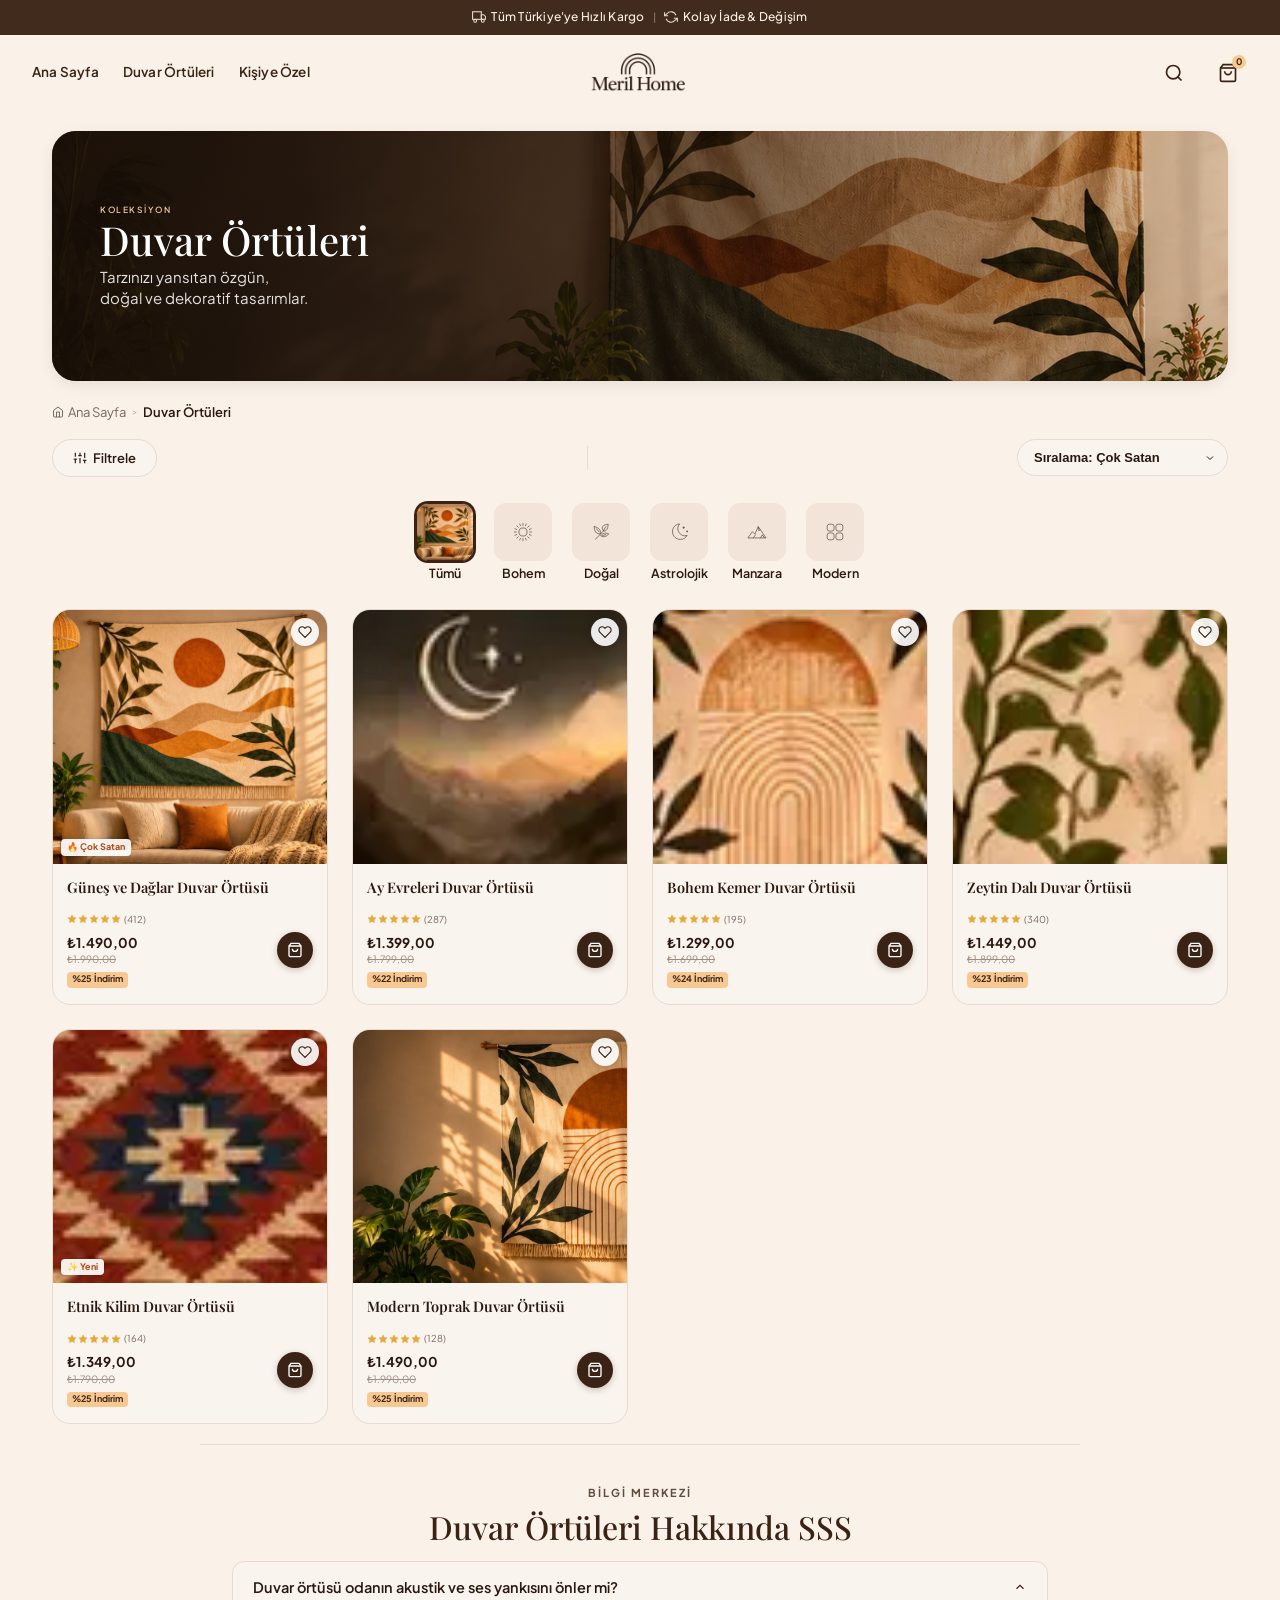
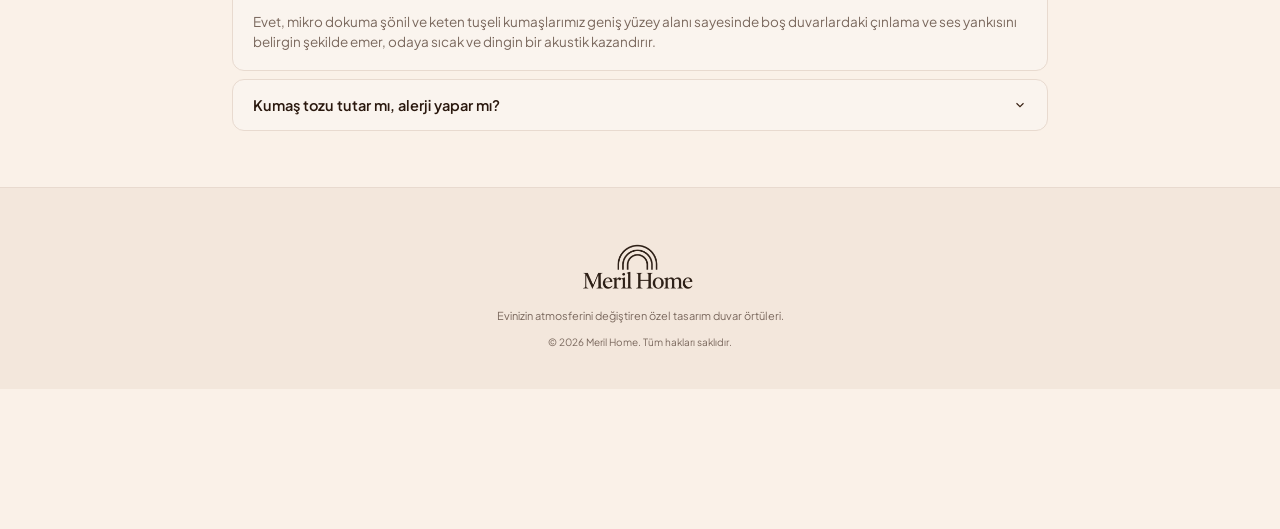
==== commit 9f84d7be: "Full desktop responsive layout + fix cart, gallery swipe, scroll, filter & sort" ====
--- a/collection.html
+++ b/collection.html
@@ -8,3182 +8,7 @@
     <link rel="preconnect" href="https://fonts.googleapis.com">
     <link rel="preconnect" href="https://fonts.gstatic.com" crossorigin>
     <link href="https://fonts.googleapis.com/css2?family=Playfair+Display:ital,wght@0,400;0,500;0,600;0,700;1,400;1,500;1,600&family=Plus+Jakarta+Sans:wght@400;500;600;700&display=swap" rel="stylesheet">
-    <style>
-/* Meril Home — Kesin Tasarım CSS (Piksel Hassasiyetli OS 2.0) */
-*, *::before, *::after {
-  box-sizing: border-box;
-  margin: 0;
-  padding: 0;
-}
-
-:root {
-  --color-espresso: #3A2315;
-  --color-espresso-hover: #29170C;
-  --color-beige-button: #E5C6A3;
-  --color-beige-hover: #D8B790;
-  --color-cream-bg: #FAF1E8;
-  --color-card-bg: #FAF5F0;
-  --color-text-dark: #2A180E;
-  --color-text-muted: #7A685D;
-  --color-border: #E8DACF;
-  --color-discount: #F8C892;
-  --color-star: #E5A93C;
-  --font-serif: 'Playfair Display', Georgia, serif;
-  --font-sans: 'Plus Jakarta Sans', -apple-system, BlinkMacSystemFont, sans-serif;
-  --safe-bottom: env(safe-area-inset-bottom, 0px);
-}
-
-body {
-  font-family: var(--font-sans);
-  background-color: var(--color-cream-bg);
-  color: var(--color-text-dark);
-  line-height: 1.4;
-  -webkit-font-smoothing: antialiased;
-  -webkit-tap-highlight-color: transparent;
-  overflow-x: hidden;
-  margin: 0;
-  padding: 0;
-  width: 100%;
-  min-height: 100vh;
-}
-
-.site-wrapper {
-  width: 100%;
-  max-width: 520px;
-  margin: 0 auto;
-  position: relative;
-  background-color: var(--color-cream-bg);
-  min-height: 100vh;
-  box-shadow: 0 0 40px rgba(58, 35, 21, 0.08);
-  overflow-x: hidden;
-}
-
-@media (max-width: 768px) {
-  body {
-    background-color: var(--color-cream-bg);
-  }
-  .site-wrapper {
-    max-width: 100%;
-    margin: 0;
-    box-shadow: none;
-    border-radius: 0;
-  }
-}
-
-img {
-  max-width: 100%;
-  height: auto;
-  display: block;
-}
-
-button {
-  font-family: inherit;
-  cursor: pointer;
-  border: none;
-  background: none;
-}
-
-a {
-  color: inherit;
-  text-decoration: none;
-}
-
-.visually-hidden {
-  position: absolute;
-  width: 1px;
-  height: 1px;
-  margin: -1px;
-  padding: 0;
-  overflow: hidden;
-  clip: rect(0, 0, 0, 0);
-  border: 0;
-}
-
-/* Floating Preview Controls (Non-intrusive) */
-.floating-preview-toolbar {
-  position: fixed;
-  top: 12px;
-  right: 12px;
-  z-index: 999999;
-  display: flex;
-  gap: 6px;
-  background: rgba(42, 24, 14, 0.9);
-  backdrop-filter: blur(10px);
-  padding: 6px 10px;
-  border-radius: 9999px;
-  box-shadow: 0 4px 16px rgba(0,0,0,0.4);
-  border: 1px solid rgba(229, 198, 163, 0.3);
-}
-
-.floating-nav-btn {
-  padding: 5px 12px;
-  border-radius: 9999px;
-  font-size: 11px;
-  font-weight: 600;
-  color: #FAF1E8;
-  background: rgba(255, 255, 255, 0.1);
-  text-decoration: none;
-  transition: all 0.2s;
-  display: flex;
-  align-items: center;
-  gap: 4px;
-}
-
-.floating-nav-btn.active, .floating-nav-btn:hover {
-  background: var(--color-beige-button);
-  color: var(--color-espresso);
-}
-
-.floating-zip-btn {
-  background: #2F7A43;
-  color: #FFFFFF;
-}
-
-/* Reference Overlay Mode */
-.overlay-ref-img {
-  position: absolute;
-  top: 0;
-  left: 0;
-  width: 100%;
-  height: auto;
-  pointer-events: none;
-  z-index: 9999;
-  opacity: 0.5;
-  display: none;
-  mix-blend-mode: difference;
-}
-
-/* Announcement Bar */
-.announcement-bar {
-  background-color: #412B1D;
-  color: #FAF1E8;
-  padding: 8px 12px;
-  font-size: 10.5px;
-  font-weight: 500;
-  letter-spacing: 0.02em;
-}
-
-.announcement-bar-inner {
-  display: flex;
-  align-items: center;
-  justify-content: center;
-  gap: 8px;
-}
-
-.announcement-item {
-  display: flex;
-  align-items: center;
-  gap: 5px;
-}
-
-.announcement-item svg {
-  width: 14px;
-  height: 14px;
-  opacity: 0.9;
-}
-
-.announcement-divider {
-  opacity: 0.4;
-  font-size: 10px;
-}
-
-/* Site Header */
-.site-header {
-  width: 100%;
-  z-index: 40;
-  transition: background-color 0.3s ease;
-}
-
-.site-header--index {
-  position: absolute;
-  top: 0;
-  left: 0;
-  right: 0;
-  background: transparent;
-  color: #FFFFFF;
-  padding-top: 10px;
-}
-
-.site-header--product {
-  background-color: var(--color-cream-bg);
-  color: var(--color-espresso);
-  padding: 6px 0;
-}
-
-.site-header-inner {
-  position: relative;
-  display: flex;
-  align-items: center;
-  justify-content: space-between;
-  padding: 10px 16px;
-  min-height: 62px;
-}
-
-.header-icon-btn {
-  color: inherit;
-  display: flex;
-  align-items: center;
-  justify-content: center;
-  width: 36px;
-  height: 36px;
-  position: relative;
-  z-index: 6;
-}
-
-.header-logo-link {
-  position: absolute;
-  left: 50%;
-  top: 50%;
-  transform: translate(-50%, -50%);
-  display: flex;
-  align-items: center;
-  justify-content: center;
-  z-index: 5;
-}
-
-.header-logo {
-  height: 48px;
-  width: auto;
-  max-width: 175px;
-  object-fit: contain;
-  transition: all 0.2s ease;
-}
-
-.header-actions {
-  display: flex;
-  align-items: center;
-  gap: 4px;
-}
-
-.cart-toggle {
-  position: relative;
-}
-
-.cart-count-badge {
-  position: absolute;
-  top: 2px;
-  right: 2px;
-  background-color: var(--color-discount);
-  color: var(--color-espresso);
-  font-size: 9px;
-  font-weight: 700;
-  min-width: 14px;
-  height: 14px;
-  line-height: 14px;
-  text-align: center;
-  border-radius: 50%;
-  padding: 0 1px;
-}
-
-/* Hero Section (01-Ana-Sayfa) */
-.hero-section {
-  position: relative;
-  width: 100%;
-  min-height: 380px;
-  height: 380px;
-  overflow: hidden;
-  color: #FFFFFF;
-}
-
-.hero-background {
-  position: absolute;
-  top: 0;
-  left: 0;
-  right: 0;
-  bottom: 0;
-  background-size: 100% 100%;
-  background-repeat: no-repeat;
-  background-position: center top;
-  z-index: 1;
-}
-
-.hero-content {
-  position: absolute;
-  top: 96px;
-  left: 24px;
-  right: 24px;
-  z-index: 3;
-}
-
-.hero-badge {
-  display: inline-block;
-  background: rgba(30, 18, 10, 0.55);
-  backdrop-filter: blur(6px);
-  -webkit-backdrop-filter: blur(6px);
-  color: #FAF1E8;
-  font-size: 9px;
-  font-weight: 700;
-  letter-spacing: 1.2px;
-  text-transform: uppercase;
-  padding: 4px 10px;
-  border-radius: 9999px;
-  margin-bottom: 8px;
-  border: 1px solid rgba(255, 255, 255, 0.12);
-}
-
-.hero-title {
-  font-family: var(--font-serif);
-  font-size: 32px;
-  line-height: 1.05;
-  font-weight: 500;
-  letter-spacing: -0.01em;
-  color: #FFFFFF;
-  margin-bottom: 8px;
-  text-shadow: 0 2px 8px rgba(0,0,0,0.35);
-}
-
-.hero-title span {
-  display: block;
-}
-
-.hero-subtitle {
-  font-size: 11.5px;
-  line-height: 1.35;
-  color: rgba(255, 255, 255, 0.92);
-  margin-bottom: 12px;
-  font-weight: 400;
-  text-shadow: 0 1px 4px rgba(0,0,0,0.3);
-}
-
-.hero-btn {
-  display: inline-flex;
-  align-items: center;
-  gap: 6px;
-  background-color: var(--color-beige-button);
-  color: var(--color-espresso);
-  font-size: 11px;
-  font-weight: 600;
-  padding: 8px 16px;
-  border-radius: 9999px;
-  box-shadow: 0 3px 10px rgba(0, 0, 0, 0.2);
-  transition: all 0.2s ease;
-}
-
-.hero-btn svg {
-  width: 14px;
-  height: 14px;
-}
-
-.hero-bottom-controls {
-  position: absolute;
-  bottom: 22px;
-  left: 0;
-  right: 0;
-  z-index: 3;
-  display: flex;
-  align-items: center;
-  justify-content: center;
-}
-
-.hero-indicators {
-  display: flex;
-  align-items: center;
-  gap: 5px;
-}
-
-.hero-pill {
-  width: 10px;
-  height: 3px;
-  border-radius: 2px;
-  background: rgba(255, 255, 255, 0.45);
-  border: 1px solid rgba(255, 255, 255, 0.6);
-  transition: all 0.3s ease;
-}
-
-.hero-pill.active {
-  width: 18px;
-  background: #FFFFFF;
-  border-color: #FFFFFF;
-}
-
-.hero-nav-arrows {
-  position: absolute;
-  right: 14px;
-  bottom: -4px;
-  display: flex;
-  gap: 6px;
-}
-
-.hero-arrow-btn {
-  width: 28px;
-  height: 28px;
-  border-radius: 50%;
-  border: 1px solid rgba(255, 255, 255, 0.55);
-  background: rgba(20, 12, 6, 0.35);
-  backdrop-filter: blur(4px);
-  color: #FFFFFF;
-  display: flex;
-  align-items: center;
-  justify-content: center;
-  transition: all 0.2s ease;
-}
-
-.hero-arrow-btn svg {
-  width: 13px;
-  height: 13px;
-}
-
-/* Trust Badges Panel (Curved Sheet) */
-.trust-badges-panel {
-  position: relative;
-  z-index: 10;
-  background-color: var(--color-cream-bg);
-  border-top-left-radius: 34px;
-  border-top-right-radius: 34px;
-  padding: 18px 12px 14px;
-  margin-top: -6px;
-}
-
-.trust-badges-inner {
-  display: flex;
-  align-items: center;
-  justify-content: space-between;
-}
-
-.trust-badge-item {
-  flex: 1;
-  display: flex;
-  flex-direction: column;
-  align-items: center;
-  text-align: center;
-  position: relative;
-  padding: 0 2px;
-}
-
-.trust-badge-item:not(:last-child)::after {
-  content: '';
-  position: absolute;
-  right: 0;
-  top: 15%;
-  height: 70%;
-  width: 1px;
-  background-color: var(--color-border);
-}
-
-.trust-badge-icon {
-  color: var(--color-espresso);
-  margin-bottom: 4px;
-  display: flex;
-  align-items: center;
-  justify-content: center;
-}
-
-.trust-badge-icon svg {
-  width: 18px;
-  height: 18px;
-}
-
-.trust-badge-label {
-  font-size: 9.5px;
-  font-weight: 600;
-  color: var(--color-text-dark);
-  white-space: nowrap;
-}
-
-/* Collections Section */
-.collections-section {
-  padding: 16px 13px 14px;
-}
-
-.collections-header {
-  text-align: center;
-  margin-bottom: 12px;
-}
-
-.collections-badge-subtitle {
-  font-size: 9px;
-  letter-spacing: 1.5px;
-  text-transform: uppercase;
-  font-weight: 600;
-  color: var(--color-text-muted);
-  margin-bottom: 2px;
-}
-
-.collections-main-title {
-  font-family: var(--font-serif);
-  font-size: 19px;
-  font-weight: 500;
-  color: var(--color-text-dark);
-}
-
-.collections-grid {
-  display: flex;
-  gap: 5px;
-  justify-content: space-between;
-}
-
-.collection-card {
-  width: 68px;
-  height: 64px;
-  border-radius: 10px;
-  background-size: cover;
-  background-position: center;
-  box-shadow: 0 2px 6px rgba(0, 0, 0, 0.08);
-  display: block;
-  transition: transform 0.2s ease;
-}
-
-.collection-card:hover {
-  transform: translateY(-2px);
-}
-
-/* Promo Banner Section */
-.promo-section {
-  padding: 6px 13px 30px;
-}
-
-.promo-card-wrapper {
-  border-radius: 16px;
-  overflow: hidden;
-  background-size: 100% 100%;
-  background-position: center;
-  height: 152px;
-  display: flex;
-  align-items: center;
-  padding: 18px 16px;
-  box-shadow: 0 4px 14px rgba(0, 0, 0, 0.1);
-  position: relative;
-}
-
-.promo-card-content {
-  max-width: 55%;
-  position: relative;
-  z-index: 2;
-  color: #FFFFFF;
-}
-
-.promo-title {
-  font-family: var(--font-serif);
-  font-size: 21px;
-  line-height: 1.1;
-  font-weight: 500;
-  margin-bottom: 6px;
-}
-
-.promo-title em {
-  font-style: italic;
-}
-
-.promo-desc {
-  font-size: 9.5px;
-  line-height: 1.35;
-  color: rgba(255, 255, 255, 0.9);
-  margin-bottom: 10px;
-}
-
-.promo-btn {
-  display: inline-flex;
-  align-items: center;
-  gap: 5px;
-  background-color: var(--color-beige-button);
-  color: var(--color-espresso);
-  font-size: 10px;
-  font-weight: 600;
-  padding: 6px 12px;
-  border-radius: 9999px;
-}
-
-.promo-btn svg {
-  width: 12px;
-  height: 12px;
-}
-
-/* Product Detail Section (02-Mobil-Urun-Detay) */
-.product-detail-section {
-  padding: 10px 14px 90px;
-}
-
-.product-gallery-container {
-  margin-bottom: 14px;
-}
-
-.product-main-image-wrapper {
-  position: relative;
-  border-radius: 18px;
-  overflow: hidden;
-  box-shadow: 0 3px 12px rgba(0, 0, 0, 0.06);
-  background-color: #EFE4DA;
-}
-
-.product-main-img {
-  width: 100%;
-  aspect-ratio: 1.25;
-  object-fit: cover;
-  transition: opacity 0.3s ease;
-}
-
-.wishlist-btn {
-  position: absolute;
-  top: 10px;
-  right: 10px;
-  width: 32px;
-  height: 32px;
-  border-radius: 50%;
-  background-color: #FFFFFF;
-  color: var(--color-espresso);
-  display: flex;
-  align-items: center;
-  justify-content: center;
-  box-shadow: 0 2px 6px rgba(0,0,0,0.12);
-}
-
-.wishlist-btn svg {
-  width: 16px;
-  height: 16px;
-}
-
-.wishlist-btn.active svg {
-  fill: #D60000;
-  stroke: #D60000;
-}
-
-.gallery-nav-btn {
-  position: absolute;
-  top: 50%;
-  transform: translateY(-50%);
-  width: 28px;
-  height: 28px;
-  border-radius: 50%;
-  background: rgba(255, 255, 255, 0.85);
-  backdrop-filter: blur(4px);
-  color: var(--color-espresso);
-  display: flex;
-  align-items: center;
-  justify-content: center;
-  box-shadow: 0 2px 4px rgba(0,0,0,0.1);
-}
-
-.gallery-nav-btn svg {
-  width: 14px;
-  height: 14px;
-}
-
-.gallery-nav-btn.prev { left: 8px; }
-.gallery-nav-btn.next { right: 8px; }
-
-.gallery-pills {
-  position: absolute;
-  bottom: 10px;
-  left: 50%;
-  transform: translateX(-50%);
-  display: flex;
-  gap: 4px;
-}
-
-.gallery-pill {
-  width: 8px;
-  height: 3px;
-  border-radius: 2px;
-  background: rgba(255, 255, 255, 0.5);
-  border: 1px solid rgba(255, 255, 255, 0.7);
-}
-
-.gallery-pill.active {
-  width: 14px;
-  background: #FFFFFF;
-}
-
-.product-thumbnails-row {
-  display: flex;
-  gap: 6px;
-  margin-top: 8px;
-}
-
-.thumbnail-item {
-  flex: 1;
-  border-radius: 6px;
-  overflow: hidden;
-  cursor: pointer;
-  border: 1.5px solid transparent;
-  transition: all 0.2s ease;
-}
-
-.thumbnail-item img {
-  width: 100%;
-  height: 100%;
-  object-fit: cover;
-  border-radius: 5px;
-}
-
-.thumbnail-item.active {
-  border-color: var(--color-espresso);
-  box-shadow: 0 0 0 1px #FAF1E8 inset;
-}
-
-/* Product Info */
-.product-type-badge {
-  display: inline-block;
-  background-color: #F3E2D4;
-  color: #7D4F32;
-  font-size: 9.5px;
-  font-weight: 600;
-  padding: 3px 9px;
-  border-radius: 9999px;
-  margin-bottom: 6px;
-}
-
-.product-title {
-  font-family: var(--font-serif);
-  font-size: 20px;
-  font-weight: 500;
-  line-height: 1.25;
-  color: var(--color-text-dark);
-  margin-bottom: 6px;
-}
-
-.product-rating-row {
-  display: flex;
-  align-items: center;
-  gap: 5px;
-  margin-bottom: 10px;
-}
-
-.rating-stars {
-  display: flex;
-  gap: 1px;
-}
-
-.rating-stars svg {
-  width: 12px;
-  height: 12px;
-}
-
-.rating-count {
-  font-size: 11px;
-  color: var(--color-text-muted);
-}
-
-.product-price-row {
-  display: flex;
-  align-items: center;
-  gap: 8px;
-  margin-bottom: 12px;
-}
-
-.price-current {
-  font-size: 20px;
-  font-weight: 700;
-  color: var(--color-text-dark);
-}
-
-.price-old {
-  font-size: 13px;
-  color: #9E8D82;
-  text-decoration: line-through;
-}
-
-.price-discount-badge {
-  background-color: var(--color-discount);
-  color: var(--color-espresso);
-  font-size: 10px;
-  font-weight: 700;
-  padding: 2px 7px;
-  border-radius: 5px;
-}
-
-/* Feature 3-Col Box */
-.product-features-row {
-  display: flex;
-  align-items: center;
-  justify-content: space-between;
-  background-color: #FAF4EE;
-  border: 1px solid var(--color-border);
-  border-radius: 10px;
-  padding: 10px 6px;
-  margin-bottom: 16px;
-}
-
-.feature-col {
-  flex: 1;
-  display: flex;
-  align-items: center;
-  gap: 5px;
-  padding: 0 3px;
-}
-
-.feature-icon svg {
-  width: 16px;
-  height: 16px;
-  color: var(--color-espresso);
-}
-
-.feature-text strong {
-  display: block;
-  font-size: 9.5px;
-  font-weight: 700;
-  color: var(--color-text-dark);
-  line-height: 1.2;
-}
-
-.feature-text span {
-  display: block;
-  font-size: 8.5px;
-  color: var(--color-text-muted);
-  line-height: 1.2;
-}
-
-.feature-divider {
-  width: 1px;
-  height: 24px;
-  background-color: var(--color-border);
-}
-
-/* Variants Selection */
-.product-variants-wrapper {
-  margin-bottom: 14px;
-}
-
-.variants-label {
-  font-size: 11.5px;
-  font-weight: 600;
-  color: var(--color-text-dark);
-  margin-bottom: 6px;
-}
-
-.variants-options {
-  display: flex;
-  gap: 6px;
-}
-
-.variant-chip {
-  flex: 1;
-  padding: 8px 4px;
-  border-radius: 9999px;
-  font-size: 10.5px;
-  font-weight: 600;
-  text-align: center;
-  border: 1px solid var(--color-border);
-  background-color: #FAF4EE;
-  color: var(--color-text-dark);
-  transition: all 0.2s ease;
-}
-
-.variant-chip.active {
-  background-color: var(--color-espresso);
-  border-color: var(--color-espresso);
-  color: #FFFFFF;
-}
-
-/* ATC Row */
-.product-atc-row {
-  display: flex;
-  gap: 8px;
-  margin-bottom: 18px;
-}
-
-.quantity-selector {
-  display: flex;
-  align-items: center;
-  justify-content: space-between;
-  width: 90px;
-  height: 42px;
-  background-color: #FAF4EE;
-  border: 1px solid var(--color-border);
-  border-radius: 9999px;
-  padding: 0 6px;
-}
-
-.qty-btn {
-  width: 26px;
-  height: 26px;
-  display: flex;
-  align-items: center;
-  justify-content: center;
-  font-size: 15px;
-  font-weight: 600;
-  color: var(--color-text-dark);
-}
-
-.qty-val {
-  font-size: 12px;
-  font-weight: 600;
-  color: var(--color-text-dark);
-}
-
-.btn-add-to-cart {
-  flex: 1;
-  height: 42px;
-  background-color: var(--color-espresso);
-  color: #FFFFFF;
-  border-radius: 9999px;
-  display: flex;
-  align-items: center;
-  justify-content: center;
-  gap: 6px;
-  font-size: 12.5px;
-  font-weight: 600;
-  box-shadow: 0 3px 10px rgba(58, 35, 21, 0.25);
-  transition: background-color 0.2s ease;
-}
-
-.btn-add-to-cart svg {
-  width: 17px;
-  height: 17px;
-}
-
-.btn-add-to-cart:hover {
-  background-color: var(--color-espresso-hover);
-}
-
-/* Accordions */
-.product-accordions {
-  border-top: 1px solid var(--color-border);
-}
-
-.accordion-item {
-  border-bottom: 1px solid var(--color-border);
-}
-
-.accordion-header {
-  width: 100%;
-  display: flex;
-  align-items: center;
-  justify-content: space-between;
-  padding: 12px 0;
-  color: var(--color-text-dark);
-  font-size: 12px;
-  font-weight: 600;
-}
-
-.accordion-header-left {
-  display: flex;
-  align-items: center;
-  gap: 8px;
-}
-
-.accordion-header-left svg {
-  color: var(--color-espresso);
-  width: 15px;
-  height: 15px;
-}
-
-.accordion-header svg:last-child {
-  transition: transform 0.25s ease;
-  width: 14px;
-  height: 14px;
-}
-
-.accordion-item.active .accordion-header svg:last-child {
-  transform: rotate(180deg);
-}
-
-.accordion-body {
-  padding: 0 0 12px 24px;
-  font-size: 11px;
-  line-height: 1.45;
-  color: var(--color-text-muted);
-}
-
-/* Sticky Bottom Purchase Bar */
-.sticky-purchase-bar {
-  position: fixed;
-  bottom: 0;
-  left: 50%;
-  transform: translateX(-50%);
-  width: 100%;
-  max-width: 520px;
-  background: rgba(255, 255, 255, 0.96);
-  backdrop-filter: blur(16px);
-  -webkit-backdrop-filter: blur(16px);
-  border-top-left-radius: 24px;
-  border-top-right-radius: 24px;
-  border-top: 1.5px solid rgba(232, 218, 207, 0.9);
-  padding: 12px 16px calc(12px + var(--safe-bottom));
-  z-index: 100;
-  box-shadow: 0 -8px 28px rgba(58, 35, 21, 0.12);
-  transition: all 0.3s ease;
-}
-
-@media (max-width: 768px) {
-  .sticky-purchase-bar {
-    max-width: 100%;
-    left: 0;
-    transform: none;
-    border-radius: 24px 24px 0 0;
-  }
-}
-
-.sticky-bar-inner {
-  display: flex;
-  align-items: center;
-  justify-content: space-between;
-  gap: 8px;
-}
-
-.sticky-product-info {
-  display: flex;
-  align-items: center;
-  gap: 6px;
-}
-
-.sticky-thumb {
-  width: 44px;
-  height: 44px;
-  border-radius: 10px;
-  object-fit: cover;
-  border: 1.5px solid var(--color-border);
-  box-shadow: 0 2px 6px rgba(0,0,0,0.08);
-}
-
-.sticky-title {
-  font-size: 10px;
-  font-weight: 700;
-  color: var(--color-text-dark);
-  line-height: 1.2;
-}
-
-.sticky-subtitle {
-  font-size: 9px;
-  color: var(--color-text-muted);
-  line-height: 1.2;
-}
-
-.sticky-price-col {
-  text-align: right;
-}
-
-.sticky-current-price {
-  font-size: 12.5px;
-  font-weight: 700;
-  color: var(--color-text-dark);
-}
-
-.sticky-old-price {
-  font-size: 9.5px;
-  color: #9E8D82;
-  text-decoration: line-through;
-}
-
-.btn-sticky-atc {
-  background-color: var(--color-espresso);
-  color: #FFFFFF;
-  padding: 11px 18px;
-  border-radius: 9999px;
-  font-size: 12px;
-  font-weight: 700;
-  display: flex;
-  align-items: center;
-  gap: 6px;
-  box-shadow: 0 4px 14px rgba(58, 35, 21, 0.25);
-  transition: all 0.2s ease;
-}
-
-.btn-sticky-atc:hover {
-  background-color: var(--color-espresso-hover);
-  transform: translateY(-1px);
-}
-
-.btn-sticky-atc svg {
-  width: 14px;
-  height: 14px;
-}
-
-/* Drawers */
-.mobile-drawer, .cart-drawer {
-  position: fixed;
-  top: 0;
-  left: 0;
-  right: 0;
-  bottom: 0;
-  z-index: 9999;
-  visibility: hidden;
-  opacity: 0;
-  transition: opacity 0.3s ease, visibility 0.3s ease;
-}
-
-.mobile-drawer.active, .cart-drawer.active {
-  visibility: visible;
-  opacity: 1;
-}
-
-.mobile-drawer-overlay, .cart-drawer-overlay {
-  position: absolute;
-  top: 0;
-  left: 0;
-  right: 0;
-  bottom: 0;
-  background: rgba(0, 0, 0, 0.6);
-  backdrop-filter: blur(3px);
-}
-
-.mobile-drawer-content {
-  position: absolute;
-  top: 0;
-  left: 0;
-  bottom: 0;
-  width: 80%;
-  max-width: 300px;
-  background-color: var(--color-cream-bg);
-  padding: 20px;
-  transform: translateX(-100%);
-  transition: transform 0.3s ease;
-}
-
-.cart-drawer-content {
-  position: absolute;
-  top: 0;
-  right: 0;
-  bottom: 0;
-  width: 85%;
-  max-width: 340px;
-  background-color: var(--color-cream-bg);
-  padding: 20px;
-  display: flex;
-  flex-direction: column;
-  transform: translateX(100%);
-  transition: transform 0.3s ease;
-}
-
-.mobile-drawer.active .mobile-drawer-content,
-.cart-drawer.active .cart-drawer-content {
-  transform: translateX(0);
-}
-
-.mobile-drawer-header, .cart-drawer-header {
-  display: flex;
-  align-items: center;
-  justify-content: space-between;
-  padding-bottom: 14px;
-  border-bottom: 1px solid var(--color-border);
-  margin-bottom: 14px;
-}
-
-.mobile-drawer-title, .cart-drawer-title {
-  font-weight: 700;
-  font-size: 15px;
-  color: var(--color-text-dark);
-}
-
-.mobile-drawer-close, .cart-drawer-close {
-  font-size: 22px;
-  color: var(--color-text-dark);
-  line-height: 1;
-}
-
-.mobile-nav-links {
-  display: flex;
-  flex-direction: column;
-  gap: 10px;
-}
-
-.nav-item {
-  font-size: 14px;
-  font-weight: 500;
-  color: var(--color-text-dark);
-  padding: 6px 0;
-  border-bottom: 1px solid rgba(232, 218, 207, 0.3);
-}
-
-.nav-item.active {
-  font-weight: 700;
-  color: var(--color-espresso);
-}
-
-.cart-drawer-body {
-  flex: 1;
-  overflow-y: auto;
-}
-
-.cart-item {
-  display: flex;
-  gap: 10px;
-  padding: 10px 0;
-  border-bottom: 1px solid var(--color-border);
-}
-
-.cart-item-img {
-  width: 52px;
-  height: 52px;
-  border-radius: 6px;
-  object-fit: cover;
-}
-
-.cart-item-title {
-  font-size: 12px;
-  font-weight: 700;
-  color: var(--color-text-dark);
-}
-
-.cart-item-variant {
-  font-size: 10.5px;
-  color: var(--color-text-muted);
-  margin: 2px 0;
-}
-
-.cart-item-price {
-  font-size: 12px;
-  font-weight: 700;
-  color: var(--color-espresso);
-}
-
-.cart-item-old-price {
-  font-size: 10px;
-  color: #9E8D82;
-  text-decoration: line-through;
-  margin-left: 4px;
-}
-
-.cart-drawer-footer {
-  padding-top: 14px;
-  border-top: 1px solid var(--color-border);
-}
-
-.cart-drawer-subtotal {
-  display: flex;
-  justify-content: space-between;
-  font-size: 14px;
-  font-weight: 700;
-  color: var(--color-text-dark);
-  margin-bottom: 6px;
-}
-
-.cart-free-shipping-note {
-  font-size: 10.5px;
-  color: #2F7A43;
-  margin-bottom: 10px;
-  font-weight: 500;
-}
-
-.btn-checkout {
-  display: block;
-  width: 100%;
-  padding: 12px;
-  background-color: var(--color-espresso);
-  color: #FFFFFF;
-  text-align: center;
-  border-radius: 9999px;
-  font-size: 13px;
-  font-weight: 600;
-}
-
-/* Footer */
-.site-footer {
-  background-color: #F3E7DC;
-  border-top: 1px solid var(--color-border);
-  padding: 24px 16px 70px;
-  text-align: center;
-}
-
-.footer-logo {
-  margin: 0 auto 8px;
-}
-
-.footer-desc {
-  font-size: 11px;
-  color: var(--color-text-muted);
-  margin-bottom: 12px;
-}
-
-.footer-bottom {
-  font-size: 10px;
-  color: var(--color-text-muted);
-}
-
-/* Category Page Styles */
-.category-page-container {
-  padding-bottom: 30px;
-}
-
-.category-hero-wrapper {
-  padding: 8px 12px 10px;
-}
-
-.category-hero-card {
-  border-radius: 14px;
-  overflow: hidden;
-  background-size: cover;
-  background-position: center right;
-  min-height: 145px;
-  display: flex;
-  align-items: center;
-  padding: 18px 16px;
-  position: relative;
-  box-shadow: 0 4px 14px rgba(0, 0, 0, 0.08);
-}
-
-.category-hero-card::before {
-  content: '';
-  position: absolute;
-  top: 0; left: 0; right: 0; bottom: 0;
-  background: linear-gradient(90deg, rgba(25, 14, 8, 0.85) 0%, rgba(25, 14, 8, 0.6) 55%, rgba(25, 14, 8, 0.1) 100%);
-  z-index: 1;
-}
-
-.category-hero-text {
-  position: relative;
-  z-index: 2;
-  color: #FFFFFF;
-  max-width: 65%;
-}
-
-.category-hero-eyebrow {
-  display: block;
-  font-size: 8.5px;
-  letter-spacing: 1.5px;
-  font-weight: 600;
-  color: #E5C6A3;
-  margin-bottom: 2px;
-}
-
-.category-hero-title {
-  font-family: var(--font-serif);
-  font-size: 23px;
-  line-height: 1.15;
-  font-weight: 500;
-  margin-bottom: 4px;
-  color: #FFFFFF;
-}
-
-.category-hero-desc {
-  font-size: 10px;
-  line-height: 1.35;
-  color: rgba(255, 255, 255, 0.88);
-}
-
-/* Breadcrumbs */
-.category-breadcrumbs {
-  display: flex;
-  align-items: center;
-  gap: 6px;
-  padding: 8px 14px 4px;
-  font-size: 11px;
-  color: var(--color-text-muted);
-}
-
-.breadcrumb-home {
-  display: flex;
-  align-items: center;
-  gap: 4px;
-  color: var(--color-text-muted);
-}
-
-.breadcrumb-home:hover {
-  color: var(--color-espresso);
-}
-
-.breadcrumb-sep {
-  opacity: 0.5;
-  font-size: 9px;
-}
-
-.breadcrumb-current {
-  color: var(--color-text-dark);
-  font-weight: 600;
-}
-
-/* Filter & Sort Row */
-.category-controls-row {
-  display: flex;
-  align-items: center;
-  justify-content: space-between;
-  padding: 8px 14px 10px;
-  gap: 10px;
-}
-
-.btn-filter-toggle {
-  display: inline-flex;
-  align-items: center;
-  gap: 6px;
-  background-color: #FAF4EE;
-  border: 1px solid var(--color-border);
-  border-radius: 9999px;
-  padding: 8px 14px;
-  font-size: 11.5px;
-  font-weight: 600;
-  color: var(--color-text-dark);
-}
-
-.category-divider {
-  width: 1px;
-  height: 24px;
-  background-color: var(--color-border);
-}
-
-.sort-dropdown-wrapper {
-  position: relative;
-  display: inline-flex;
-  align-items: center;
-}
-
-.sort-select {
-  appearance: none;
-  background-color: #FAF4EE;
-  border: 1px solid var(--color-border);
-  border-radius: 9999px;
-  padding: 8px 28px 8px 14px;
-  font-size: 11.5px;
-  font-weight: 600;
-  color: var(--color-text-dark);
-  cursor: pointer;
-  outline: none;
-}
-
-.sort-arrow {
-  position: absolute;
-  right: 12px;
-  pointer-events: none;
-  color: var(--color-text-dark);
-}
-
-/* Subcategory Pills Row */
-.subcategory-pills-row {
-  display: flex;
-  align-items: center;
-  gap: 10px;
-  padding: 4px 14px 14px;
-  overflow-x: auto;
-  scrollbar-width: none;
-  -webkit-overflow-scrolling: touch;
-}
-
-.subcategory-pills-row::-webkit-scrollbar {
-  display: none;
-}
-
-.subcat-pill {
-  display: flex;
-  flex-direction: column;
-  align-items: center;
-  gap: 4px;
-  flex-shrink: 0;
-  cursor: pointer;
-}
-
-.subcat-pill span {
-  font-size: 10.5px;
-  font-weight: 600;
-  color: var(--color-text-dark);
-}
-
-.subcat-thumb-box, .subcat-icon-circle {
-  width: 50px;
-  height: 50px;
-  border-radius: 12px;
-  display: flex;
-  align-items: center;
-  justify-content: center;
-  background-color: #F2E4D8;
-  border: 1.5px solid transparent;
-  transition: all 0.2s;
-  overflow: hidden;
-}
-
-.subcat-thumb-box img {
-  width: 100%;
-  height: 100%;
-  object-fit: cover;
-}
-
-.subcat-pill.active .subcat-thumb-box,
-.subcat-pill.active .subcat-icon-circle {
-  border-color: var(--color-espresso);
-  box-shadow: 0 0 0 2px var(--color-espresso), 0 0 0 3px #FAF1E8;
-}
-
-.subcat-icon-circle svg {
-  color: var(--color-espresso);
-}
-
-/* 2-Column Product Grid */
-.products-grid-2col {
-  display: grid;
-  grid-template-columns: 1fr 1fr;
-  gap: 10px;
-  padding: 4px 12px 20px;
-}
-
-.product-grid-card {
-  background-color: #FAF4EE;
-  border-radius: 14px;
-  overflow: hidden;
-  border: 1px solid var(--color-border);
-  display: flex;
-  flex-direction: column;
-  transition: transform 0.2s;
-}
-
-.product-grid-card:hover {
-  transform: translateY(-2px);
-}
-
-.product-card-media {
-  position: relative;
-  aspect-ratio: 1.08;
-  overflow: hidden;
-  background-color: #EBDED4;
-}
-
-.product-card-media img {
-  width: 100%;
-  height: 100%;
-  object-fit: cover;
-  transition: transform 0.3s;
-}
-
-.product-grid-card:hover .product-card-media img {
-  transform: scale(1.03);
-}
-
-.card-wishlist-btn {
-  position: absolute;
-  top: 8px;
-  right: 8px;
-  width: 28px;
-  height: 28px;
-  border-radius: 50%;
-  background: rgba(255, 255, 255, 0.9);
-  display: flex;
-  align-items: center;
-  justify-content: center;
-  color: var(--color-espresso);
-  box-shadow: 0 2px 6px rgba(0,0,0,0.1);
-}
-
-.card-wishlist-btn svg {
-  width: 14px;
-  height: 14px;
-}
-
-.card-wishlist-btn.active svg {
-  fill: #D60000;
-  stroke: #D60000;
-}
-
-.card-badge-badge {
-  position: absolute;
-  bottom: 8px;
-  left: 8px;
-  font-size: 9px;
-  font-weight: 700;
-  padding: 2px 6px;
-  border-radius: 4px;
-  background: rgba(255, 255, 255, 0.92);
-  color: #B8470E;
-  box-shadow: 0 1px 4px rgba(0,0,0,0.12);
-}
-
-.product-card-details {
-  padding: 8px 10px 10px;
-  display: flex;
-  flex-direction: column;
-  flex: 1;
-}
-
-.product-card-title {
-  font-family: var(--font-serif);
-  font-size: 12.5px;
-  font-weight: 600;
-  line-height: 1.25;
-  color: var(--color-text-dark);
-  margin-bottom: 4px;
-  min-height: 31px;
-}
-
-.product-card-rating {
-  display: flex;
-  align-items: center;
-  gap: 3px;
-  margin-bottom: 6px;
-}
-
-.product-card-rating .rating-stars svg {
-  width: 10px;
-  height: 10px;
-}
-
-.rating-num {
-  font-size: 9.5px;
-  color: var(--color-text-muted);
-}
-
-.product-card-price-row {
-  display: flex;
-  align-items: center;
-  justify-content: space-between;
-  margin-top: auto;
-  margin-bottom: 4px;
-}
-
-.product-card-price-row .price-current {
-  font-size: 13.5px;
-  font-weight: 700;
-  color: var(--color-text-dark);
-}
-
-.product-card-price-row .price-old {
-  font-size: 10px;
-  color: #9E8D82;
-  text-decoration: line-through;
-}
-
-.card-quick-add-btn {
-  width: 28px;
-  height: 28px;
-  border-radius: 50%;
-  background-color: var(--color-espresso);
-  color: #FFFFFF;
-  display: flex;
-  align-items: center;
-  justify-content: center;
-  box-shadow: 0 2px 6px rgba(58, 35, 21, 0.25);
-  transition: transform 0.15s, background-color 0.15s;
-}
-
-.card-quick-add-btn:active {
-  transform: scale(0.92);
-}
-
-.card-quick-add-btn svg {
-  width: 13px;
-  height: 13px;
-}
-
-.product-card-discount-tag {
-  align-self: flex-start;
-  background-color: var(--color-discount);
-  color: var(--color-espresso);
-  font-size: 9px;
-  font-weight: 700;
-  padding: 1.5px 5px;
-  border-radius: 4px;
-}
-
-/* Sections Shared Headers */
-.section-header-wrap {
-  text-align: center;
-  margin-bottom: 14px;
-}
-
-.section-eyebrow {
-  display: block;
-  font-size: 9px;
-  letter-spacing: 1.6px;
-  text-transform: uppercase;
-  font-weight: 600;
-  color: var(--color-text-muted);
-  margin-bottom: 2px;
-}
-
-.section-main-title {
-  font-family: var(--font-serif);
-  font-size: 20px;
-  font-weight: 500;
-  color: var(--color-text-dark);
-}
-
-/* Related Products Section */
-.related-products-section {
-  padding: 24px 12px 16px;
-  border-top: 1px solid var(--color-border);
-}
-
-.related-products-scroll {
-  overflow-x: auto;
-  scrollbar-width: none;
-  -webkit-overflow-scrolling: touch;
-  margin: 0 -12px;
-  padding: 0 12px;
-}
-
-.related-products-scroll::-webkit-scrollbar {
-  display: none;
-}
-
-.related-products-grid {
-  display: flex;
-  gap: 10px;
-  width: max-content;
-}
-
-.related-card {
-  width: 140px;
-  background-color: #FAF4EE;
-  border-radius: 12px;
-  overflow: hidden;
-  border: 1px solid var(--color-border);
-}
-
-.related-card-img-wrap {
-  display: block;
-  aspect-ratio: 1;
-  background-color: #EBDED4;
-}
-
-.related-card-img-wrap img {
-  width: 100%;
-  height: 100%;
-  object-fit: cover;
-}
-
-.related-card-body {
-  padding: 8px;
-}
-
-.related-title {
-  font-family: var(--font-serif);
-  font-size: 11.5px;
-  font-weight: 600;
-  color: var(--color-text-dark);
-  margin-bottom: 4px;
-  line-height: 1.25;
-  min-height: 28px;
-}
-
-.related-price {
-  font-size: 12px;
-  font-weight: 700;
-  color: var(--color-text-dark);
-  margin-bottom: 6px;
-}
-
-.related-old-price {
-  font-size: 9.5px;
-  color: #9E8D82;
-  text-decoration: line-through;
-  margin-left: 2px;
-}
-
-.btn-related-add {
-  display: block;
-  width: 100%;
-  padding: 6px 0;
-  background-color: var(--color-espresso);
-  color: #FFFFFF;
-  border-radius: 9999px;
-  font-size: 10.5px;
-  font-weight: 600;
-  text-align: center;
-}
-
-/* Customer Reviews Section */
-.customer-reviews-section {
-  padding: 24px 14px 20px;
-  border-top: 1px solid var(--color-border);
-}
-
-.reviews-summary-card {
-  display: flex;
-  align-items: center;
-  justify-content: space-between;
-  background-color: #FAF4EE;
-  border: 1px solid var(--color-border);
-  border-radius: 14px;
-  padding: 14px;
-  margin-bottom: 16px;
-  gap: 12px;
-}
-
-.reviews-big-score {
-  text-align: center;
-  min-width: 90px;
-}
-
-.score-number {
-  font-size: 32px;
-  font-weight: 700;
-  line-height: 1;
-  color: var(--color-text-dark);
-}
-
-.score-stars {
-  display: flex;
-  justify-content: center;
-  gap: 2px;
-  margin: 4px 0 2px;
-}
-
-.score-stars svg {
-  width: 12px;
-  height: 12px;
-}
-
-.score-total {
-  font-size: 9.5px;
-  color: var(--color-text-muted);
-}
-
-.reviews-progress-col {
-  flex: 1;
-  display: flex;
-  flex-direction: column;
-  gap: 4px;
-}
-
-.progress-row {
-  display: flex;
-  align-items: center;
-  gap: 6px;
-  font-size: 9.5px;
-  color: var(--color-text-muted);
-}
-
-.progress-bar {
-  flex: 1;
-  height: 5px;
-  background-color: #EBDED4;
-  border-radius: 9999px;
-  overflow: hidden;
-}
-
-.progress-fill {
-  height: 100%;
-  background-color: #E5A93C;
-  border-radius: 9999px;
-}
-
-.customer-reviews-list {
-  display: flex;
-  flex-direction: column;
-  gap: 10px;
-}
-
-.review-card {
-  background-color: #FAF4EE;
-  border: 1px solid var(--color-border);
-  border-radius: 12px;
-  padding: 12px;
-}
-
-.review-card-header {
-  display: flex;
-  align-items: flex-start;
-  justify-content: space-between;
-  margin-bottom: 8px;
-}
-
-.review-author-info {
-  display: flex;
-  align-items: center;
-  gap: 8px;
-}
-
-.review-avatar {
-  width: 28px;
-  height: 28px;
-  border-radius: 50%;
-  background-color: var(--color-espresso);
-  color: #FFFFFF;
-  display: flex;
-  align-items: center;
-  justify-content: center;
-  font-size: 12px;
-  font-weight: 700;
-}
-
-.review-author-name {
-  font-size: 11.5px;
-  font-weight: 700;
-  color: var(--color-text-dark);
-  line-height: 1.2;
-}
-
-.verified-badge {
-  font-size: 9px;
-  font-weight: 600;
-  color: #2F7A43;
-  margin-left: 4px;
-}
-
-.review-stars {
-  display: flex;
-  gap: 1.5px;
-  margin-top: 2px;
-}
-
-.review-stars svg {
-  width: 10px;
-  height: 10px;
-}
-
-.review-date {
-  font-size: 9.5px;
-  color: var(--color-text-muted);
-}
-
-.review-text {
-  font-size: 11px;
-  line-height: 1.45;
-  color: #4A3A30;
-  margin-bottom: 6px;
-}
-
-.review-product-tag {
-  display: inline-block;
-  font-size: 9px;
-  color: var(--color-text-muted);
-  background: #EFE4DA;
-  padding: 2px 6px;
-  border-radius: 4px;
-}
-
-/* FAQ Section */
-.faq-section {
-  padding: 24px 14px 20px;
-  border-top: 1px solid var(--color-border);
-}
-
-.faq-accordion-list {
-  display: flex;
-  flex-direction: column;
-  gap: 8px;
-}
-
-.faq-item {
-  background-color: #FAF4EE;
-  border: 1px solid var(--color-border);
-  border-radius: 12px;
-  overflow: hidden;
-}
-
-.faq-question-btn {
-  width: 100%;
-  display: flex;
-  align-items: center;
-  justify-content: space-between;
-  padding: 12px 14px;
-  font-size: 12px;
-  font-weight: 600;
-  color: var(--color-text-dark);
-  text-align: left;
-  gap: 10px;
-}
-
-.faq-question-btn svg {
-  flex-shrink: 0;
-  width: 14px;
-  height: 14px;
-  color: var(--color-espresso);
-  transition: transform 0.25s ease;
-}
-
-.faq-item.active .faq-question-btn svg {
-  transform: rotate(180deg);
-}
-
-.faq-answer {
-  padding: 0 14px 12px;
-  font-size: 11px;
-  line-height: 1.5;
-  color: var(--color-text-muted);
-}
-
-/* Collection Card Styling for WebP + SVG Icons */
-.collection-card {
-  width: 68px;
-  height: 64px;
-  border-radius: 10px;
-  background-size: cover;
-  background-position: center;
-  position: relative;
-  overflow: hidden;
-  display: block;
-  box-shadow: 0 2px 6px rgba(0, 0, 0, 0.12);
-  transition: transform 0.2s ease;
-}
-
-.collection-card:hover {
-  transform: translateY(-2px);
-}
-
-.collection-card::after {
-  content: '';
-  position: absolute;
-  top: 0; left: 0; right: 0; bottom: 0;
-  background: rgba(15, 8, 4, 0.42);
-  z-index: 1;
-}
-
-.collection-card-inner {
-  position: relative;
-  z-index: 2;
-  width: 100%;
-  height: 100%;
-  display: flex;
-  flex-direction: column;
-  align-items: center;
-  justify-content: center;
-  gap: 3px;
-  color: #FFFFFF;
-}
-
-.collection-card-icon {
-  width: 22px;
-  height: 22px;
-  stroke: #FFFFFF;
-  fill: none;
-}
-
-.collection-card-name {
-  font-size: 9.5px;
-  font-weight: 600;
-  color: #FFFFFF;
-  letter-spacing: 0.2px;
-  text-shadow: 0 1px 3px rgba(0,0,0,0.4);
-}
-
-/* Remove floating toolbar completely as requested */
-.floating-preview-toolbar, .overlay-ref-img {
-  display: none !important;
-}
-
-
-/* --- MERIL HOME ATÖLYE & ENRICHED HOMEPAGE STYLES --- */
-
-.section-eyebrow {
-  display: block;
-  font-size: 10.5px;
-  font-weight: 700;
-  letter-spacing: 2px;
-  text-transform: uppercase;
-  color: var(--color-espresso);
-  opacity: 0.8;
-  margin-bottom: 6px;
-  text-align: center;
-}
-
-.section-main-title {
-  font-family: var(--font-serif);
-  font-size: 21px;
-  font-weight: 500;
-  color: var(--color-espresso);
-  line-height: 1.25;
-  text-align: center;
-  margin-bottom: 8px;
-}
-
-.section-lead-text {
-  font-size: 11.5px;
-  line-height: 1.5;
-  color: var(--color-text-muted);
-  text-align: center;
-  margin-bottom: 18px;
-  padding: 0 8px;
-}
-
-/* Custom Atelier Section */
-.custom-atelier-section {
-  margin: 32px 14px 24px;
-  padding: 22px 14px;
-  background: linear-gradient(180deg, #FFFFFF 0%, #F9F3EC 100%);
-  border-radius: 22px;
-  border: 1px solid var(--color-border);
-  box-shadow: 0 10px 30px rgba(58, 35, 21, 0.05);
-  position: relative;
-  overflow: hidden;
-}
-
-.custom-atelier-section::before {
-  content: '';
-  position: absolute;
-  top: 0;
-  left: 0;
-  right: 0;
-  height: 4px;
-  background: linear-gradient(90deg, #E5C6A3, #3A2315, #E5C6A3);
-}
-
-.atelier-configurator-card {
-  background: #FFFFFF;
-  border-radius: 18px;
-  padding: 14px;
-  border: 1px solid rgba(232, 218, 207, 0.7);
-  box-shadow: 0 6px 20px rgba(58, 35, 21, 0.04);
-  margin-bottom: 18px;
-}
-
-/* Mockup Frame */
-.atelier-mockup-frame {
-  position: relative;
-  width: 100%;
-  height: 220px;
-  background: radial-gradient(circle at 50% 30%, #F6EDE3 0%, #E7D7C8 100%);
-  border-radius: 14px;
-  display: flex;
-  flex-direction: column;
-  align-items: center;
-  justify-content: center;
-  overflow: hidden;
-  margin-bottom: 16px;
-  border: 1px solid rgba(58, 35, 21, 0.08);
-  box-shadow: inset 0 2px 8px rgba(0,0,0,0.06);
-}
-
-.mockup-wall-line {
-  position: absolute;
-  bottom: 0;
-  left: 0;
-  right: 0;
-  height: 42px;
-  background: #D9C3B0;
-  border-top: 2px solid #C4AB95;
-  opacity: 0.7;
-}
-
-.mockup-hanging-rod {
-  display: none !important;
-}
-
-.mockup-tapestry-wrap {
-  width: 125px;
-  height: 175px;
-  position: relative;
-  z-index: 2;
-  box-shadow: 0 14px 34px rgba(42, 24, 14, 0.28), 0 2px 8px rgba(0,0,0,0.1);
-  transition: all 0.4s cubic-bezier(0.34, 1.4, 0.64, 1);
-  overflow: hidden;
-  border-radius: 4px;
-  background: #FAF5F0;
-  border: 1px solid rgba(255, 255, 255, 0.5);
-}
-
-/* Real-time Visual Size Scaling on the Wall */
-.mockup-tapestry-wrap.size-70x100 {
-  width: 95px !important;
-  height: 135px !important;
-  transform: translateY(12px) scale(0.92);
-}
-
-.mockup-tapestry-wrap.size-100x140 {
-  width: 125px !important;
-  height: 175px !important;
-  transform: translateY(0) scale(1);
-}
-
-.mockup-tapestry-wrap.size-140x200 {
-  width: 155px !important;
-  height: 215px !important;
-  transform: translateY(-8px) scale(1.12);
-}
-
-.mockup-tapestry-wrap.rug-mode {
-  transform: rotateX(55deg) rotateZ(-12deg) scale(1.1);
-  box-shadow: 0 14px 20px rgba(42, 24, 14, 0.3);
-  margin-top: 30px;
-}
-
-.mockup-tapestry-wrap.rug-mode ~ .mockup-hanging-rod {
-  display: none;
-}
-
-.atelier-preview-img {
-  width: 100%;
-  height: 100%;
-  object-fit: cover;
-  display: block;
-}
-
-.mockup-badges-wrap {
-  position: absolute;
-  top: 10px;
-  left: 10px;
-  right: 10px;
-  display: flex;
-  justify-content: space-between;
-  align-items: center;
-  z-index: 10;
-  pointer-events: none;
-}
-
-.mockup-badge {
-  background: rgba(58, 35, 21, 0.85);
-  backdrop-filter: blur(4px);
-  color: #FAF1E8;
-  font-size: 9.5px;
-  font-weight: 600;
-  padding: 3px 8px;
-  border-radius: 999px;
-  letter-spacing: 0.3px;
-}
-
-.mockup-dim-badge {
-  background: rgba(229, 198, 163, 0.95);
-  color: var(--color-espresso);
-  font-size: 9.5px;
-  font-weight: 700;
-  padding: 3px 8px;
-  border-radius: 999px;
-}
-
-/* Atelier Step Titles */
-.atelier-step-label {
-  display: flex;
-  align-items: center;
-  justify-content: space-between;
-  font-size: 11.5px;
-  font-weight: 700;
-  color: var(--color-espresso);
-  margin-top: 14px;
-  margin-bottom: 7px;
-}
-
-.atelier-step-num {
-  display: inline-flex;
-  align-items: center;
-  justify-content: center;
-  width: 18px;
-  height: 18px;
-  border-radius: 50%;
-  background: var(--color-espresso);
-  color: #FAF1E8;
-  font-size: 10px;
-  margin-right: 6px;
-}
-
-/* Step 1: Type Segment */
-.atelier-type-segment {
-  display: grid;
-  grid-template-columns: 1fr 1fr;
-  gap: 6px;
-  background: #F4EAE0;
-  padding: 4px;
-  border-radius: 12px;
-}
-
-.atelier-type-btn {
-  padding: 8px 10px;
-  border-radius: 9px;
-  font-size: 11px;
-  font-weight: 600;
-  color: var(--color-text-muted);
-  background: transparent;
-  text-align: center;
-  transition: all 0.2s ease;
-}
-
-.atelier-type-btn.active {
-  background: #FFFFFF;
-  color: var(--color-espresso);
-  box-shadow: 0 2px 8px rgba(58, 35, 21, 0.12);
-}
-
-/* Step 2: Fabrics */
-.atelier-chips-grid {
-  display: grid;
-  grid-template-columns: repeat(3, 1fr);
-  gap: 6px;
-}
-
-.atelier-fabric-btn {
-  padding: 7px 6px;
-  border: 1px solid var(--color-border);
-  border-radius: 10px;
-  background: #FAF6F1;
-  font-size: 10px;
-  font-weight: 600;
-  color: var(--color-text-dark);
-  text-align: center;
-  transition: all 0.2s;
-  display: flex;
-  flex-direction: column;
-  align-items: center;
-  gap: 3px;
-}
-
-.fabric-dot {
-  width: 12px;
-  height: 12px;
-  border-radius: 50%;
-  border: 1px solid rgba(0,0,0,0.15);
-}
-
-.atelier-fabric-btn.active {
-  border-color: var(--color-espresso);
-  background: #FFFFFF;
-  box-shadow: 0 0 0 1px var(--color-espresso);
-}
-
-/* Step 3: Sizes */
-.atelier-sizes-grid {
-  display: grid;
-  grid-template-columns: repeat(4, 1fr);
-  gap: 5px;
-}
-
-.atelier-size-chip {
-  padding: 7px 4px;
-  border: 1px solid var(--color-border);
-  border-radius: 8px;
-  background: #FAF6F1;
-  font-size: 9.5px;
-  font-weight: 600;
-  color: var(--color-text-dark);
-  text-align: center;
-  transition: all 0.2s;
-}
-
-.atelier-size-chip.active {
-  background: var(--color-espresso);
-  color: #FFFFFF;
-  border-color: var(--color-espresso);
-}
-
-.atelier-custom-inputs {
-  display: none;
-  grid-template-columns: 1fr 1fr;
-  gap: 8px;
-  margin-top: 8px;
-  padding: 8px;
-  background: #FAF5F0;
-  border-radius: 10px;
-  border: 1px dashed var(--color-border);
-}
-
-.atelier-custom-inputs.show {
-  display: grid;
-}
-
-.custom-input-box {
-  display: flex;
-  flex-direction: column;
-  gap: 2px;
-}
-
-.custom-input-box label {
-  font-size: 9px;
-  color: var(--color-text-muted);
-  font-weight: 600;
-}
-
-.custom-input-box input {
-  padding: 6px 8px;
-  border-radius: 6px;
-  border: 1px solid var(--color-border);
-  font-size: 11px;
-  font-family: inherit;
-  font-weight: 600;
-  color: var(--color-espresso);
-}
-
-/* Step 4: Upload Box */
-.atelier-upload-box {
-  border: 2px dashed #D6C2AF;
-  background: #FAF6F2;
-  border-radius: 12px;
-  padding: 12px;
-  text-align: center;
-  cursor: pointer;
-  transition: all 0.2s ease;
-  display: flex;
-  flex-direction: column;
-  align-items: center;
-  gap: 6px;
-}
-
-.atelier-upload-box:hover {
-  background: #F4EAE0;
-  border-color: var(--color-espresso);
-}
-
-.upload-icon-circle {
-  width: 34px;
-  height: 34px;
-  border-radius: 50%;
-  background: #FFFFFF;
-  display: flex;
-  align-items: center;
-  justify-content: center;
-  color: var(--color-espresso);
-  box-shadow: 0 2px 6px rgba(0,0,0,0.06);
-}
-
-.upload-title {
-  font-size: 11.5px;
-  font-weight: 700;
-  color: var(--color-espresso);
-}
-
-.upload-sub {
-  font-size: 9.5px;
-  color: var(--color-text-muted);
-}
-
-/* Preset test thumbnails */
-.atelier-preset-strip {
-  display: flex;
-  gap: 6px;
-  align-items: center;
-  margin-top: 8px;
-  overflow-x: auto;
-  padding-bottom: 2px;
-}
-
-.preset-thumb-btn {
-  flex-shrink: 0;
-  width: 44px;
-  height: 44px;
-  border-radius: 8px;
-  overflow: hidden;
-  border: 1.5px solid transparent;
-  padding: 0;
-  background: none;
-}
-
-.preset-thumb-btn.active {
-  border-color: var(--color-espresso);
-  box-shadow: 0 0 0 1px var(--color-espresso);
-}
-
-.preset-thumb-btn img {
-  width: 100%;
-  height: 100%;
-  object-fit: cover;
-}
-
-/* Step 5: Price & Actions */
-.atelier-price-banner {
-  background: #FAF5F0;
-  border-radius: 12px;
-  padding: 10px 12px;
-  margin-top: 14px;
-  display: flex;
-  justify-content: space-between;
-  align-items: center;
-  border: 1px solid var(--color-border);
-}
-
-.price-banner-info {
-  display: flex;
-  flex-direction: column;
-}
-
-.price-banner-label {
-  font-size: 9.5px;
-  color: var(--color-text-muted);
-  font-weight: 600;
-}
-
-.price-banner-amount {
-  font-size: 18px;
-  font-weight: 700;
-  color: var(--color-espresso);
-}
-
-.price-banner-tag {
-  background: #E8F5E9;
-  color: #2E7D32;
-  font-size: 9px;
-  font-weight: 700;
-  padding: 3px 6px;
-  border-radius: 4px;
-}
-
-.atelier-actions-group {
-  display: flex;
-  flex-direction: column;
-  gap: 7px;
-  margin-top: 12px;
-}
-
-.atelier-whatsapp-cta {
-  display: flex;
-  align-items: center;
-  justify-content: center;
-  gap: 8px;
-  width: 100%;
-  padding: 12px 14px;
-  background: #25D366;
-  color: #FFFFFF;
-  border-radius: 12px;
-  font-size: 12px;
-  font-weight: 700;
-  text-decoration: none;
-  box-shadow: 0 4px 12px rgba(37, 211, 102, 0.25);
-  transition: all 0.2s;
-}
-
-.atelier-whatsapp-cta:hover {
-  background: #20BD5A;
-}
-
-.atelier-cart-cta {
-  display: flex;
-  align-items: center;
-  justify-content: center;
-  gap: 8px;
-  width: 100%;
-  padding: 11px 14px;
-  background: var(--color-espresso);
-  color: #FFFFFF;
-  border-radius: 12px;
-  font-size: 12px;
-  font-weight: 700;
-  transition: background 0.2s;
-}
-
-.atelier-cart-cta:hover {
-  background: var(--color-espresso-hover);
-}
-
-/* 3-Step Process Infographic */
-.atelier-process-strip {
-  display: grid;
-  grid-template-columns: repeat(3, 1fr);
-  gap: 8px;
-  margin-top: 14px;
-}
-
-.process-step-card {
-  background: rgba(255, 255, 255, 0.7);
-  border: 1px solid var(--color-border);
-  border-radius: 12px;
-  padding: 10px 8px;
-  text-align: center;
-}
-
-.process-step-num {
-  width: 20px;
-  height: 20px;
-  border-radius: 50%;
-  background: var(--color-beige-button);
-  color: var(--color-espresso);
-  font-size: 10px;
-  font-weight: 700;
-  display: flex;
-  align-items: center;
-  justify-content: center;
-  margin: 0 auto 6px;
-}
-
-.process-step-title {
-  font-size: 10px;
-  font-weight: 700;
-  color: var(--color-espresso);
-  margin-bottom: 2px;
-}
-
-.process-step-desc {
-  font-size: 8.5px;
-  color: var(--color-text-muted);
-  line-height: 1.35;
-}
-
-/* Best Sellers Grid */
-.home-bestsellers-section {
-  padding: 24px 14px;
-}
-
-.home-bestsellers-header {
-  margin-bottom: 14px;
-}
-
-.bestsellers-footer-cta {
-  margin-top: 14px;
-  text-align: center;
-}
-
-.bestsellers-all-link {
-  display: inline-flex;
-  align-items: center;
-  gap: 6px;
-  padding: 9px 18px;
-  border-radius: 999px;
-  border: 1.5px solid var(--color-espresso);
-  color: var(--color-espresso);
-  font-size: 11.5px;
-  font-weight: 700;
-  transition: all 0.2s;
-}
-
-.bestsellers-all-link:hover {
-  background: var(--color-espresso);
-  color: #FFFFFF;
-}
-
-/* Atelier Craft Pillars */
-.atelier-craft-section {
-  padding: 20px 14px;
-  background: #FAF5F0;
-  border-top: 1px solid var(--color-border);
-  border-bottom: 1px solid var(--color-border);
-}
-
-.craft-grid {
-  display: grid;
-  grid-template-columns: 1fr 1fr;
-  gap: 10px;
-}
-
-.craft-card {
-  background: #FFFFFF;
-  border-radius: 14px;
-  padding: 12px 10px;
-  border: 1px solid var(--color-border);
-  display: flex;
-  flex-direction: column;
-  gap: 4px;
-}
-
-.craft-icon {
-  width: 28px;
-  height: 28px;
-  border-radius: 8px;
-  background: #F4EAE0;
-  color: var(--color-espresso);
-  display: flex;
-  align-items: center;
-  justify-content: center;
-  margin-bottom: 2px;
-}
-
-.craft-title {
-  font-size: 10.5px;
-  font-weight: 700;
-  color: var(--color-espresso);
-}
-
-.craft-desc {
-  font-size: 9px;
-  color: var(--color-text-muted);
-  line-height: 1.35;
-}
-
-/* Social Proof (#MerilHomeEvimde) */
-.home-social-section {
-  padding: 24px 14px;
-}
-
-.social-scroll-wrap {
-  display: flex;
-  gap: 10px;
-  overflow-x: auto;
-  padding: 4px 2px 10px;
-  scrollbar-width: none;
-}
-
-.social-scroll-wrap::-webkit-scrollbar {
-  display: none;
-}
-
-.social-card {
-  flex: 0 0 160px;
-  background: #FFFFFF;
-  border-radius: 14px;
-  overflow: hidden;
-  border: 1px solid var(--color-border);
-  box-shadow: 0 4px 12px rgba(58, 35, 21, 0.05);
-}
-
-.social-img-box {
-  width: 100%;
-  height: 150px;
-  position: relative;
-}
-
-.social-img-box img {
-  width: 100%;
-  height: 100%;
-  object-fit: cover;
-}
-
-.social-tag-pill {
-  position: absolute;
-  bottom: 8px;
-  left: 8px;
-  background: rgba(42, 24, 14, 0.85);
-  backdrop-filter: blur(4px);
-  color: #FAF1E8;
-  font-size: 8.5px;
-  font-weight: 600;
-  padding: 2px 7px;
-  border-radius: 999px;
-}
-
-.social-card-body {
-  padding: 8px;
-}
-
-.social-handle {
-  font-size: 10px;
-  font-weight: 700;
-  color: var(--color-espresso);
-}
-
-.social-comment {
-  font-size: 9px;
-  color: var(--color-text-muted);
-  line-height: 1.3;
-  margin-top: 2px;
-}
-
-/* Home Reviews */
-.home-reviews-section {
-  padding: 20px 14px 26px;
-}
-
-.reviews-score-badge {
-  display: flex;
-  align-items: center;
-  justify-content: center;
-  gap: 6px;
-  background: #FFFFFF;
-  border: 1px solid var(--color-border);
-  padding: 6px 14px;
-  border-radius: 999px;
-  margin: 0 auto 14px;
-  width: fit-content;
-}
-
-.reviews-score-num {
-  font-size: 12px;
-  font-weight: 700;
-  color: var(--color-espresso);
-}
-
-.home-reviews-grid {
-  display: flex;
-  flex-direction: column;
-  gap: 9px;
-}
-
-.home-review-card {
-  background: #FFFFFF;
-  border: 1px solid var(--color-border);
-  border-radius: 14px;
-  padding: 12px;
-}
-
-.home-review-header {
-  display: flex;
-  justify-content: space-between;
-  align-items: center;
-  margin-bottom: 4px;
-}
-
-.home-review-author {
-  font-size: 11px;
-  font-weight: 700;
-  color: var(--color-espresso);
-  display: flex;
-  align-items: center;
-  gap: 4px;
-}
-
-.verified-icon {
-  color: #2F7A43;
-}
-
-.home-review-body {
-  font-size: 10px;
-  color: var(--color-text-muted);
-  line-height: 1.4;
-}
-
-/* Home FAQ */
-.home-faq-section {
-  padding: 22px 14px 26px;
-  background: #FAF5F0;
-  border-top: 1px solid var(--color-border);
-}
-
-/* Newsletter Box */
-.home-newsletter-card {
-  margin: 20px 14px 26px;
-  background: linear-gradient(135deg, #3A2315 0%, #29170C 100%);
-  border-radius: 20px;
-  padding: 22px 16px;
-  color: #FAF1E8;
-  text-align: center;
-}
-
-.newsletter-title {
-  font-family: var(--font-serif);
-  font-size: 19px;
-  font-weight: 500;
-  color: #FAF1E8;
-  margin-bottom: 6px;
-}
-
-.newsletter-desc {
-  font-size: 11px;
-  color: rgba(250, 241, 232, 0.75);
-  line-height: 1.4;
-  margin-bottom: 14px;
-}
-
-.newsletter-form {
-  display: flex;
-  gap: 6px;
-}
-
-.newsletter-input {
-  flex: 1;
-  padding: 10px 12px;
-  border-radius: 999px;
-  border: 1px solid rgba(229, 198, 163, 0.4);
-  background: rgba(255, 255, 255, 0.1);
-  color: #FFFFFF;
-  font-size: 11.5px;
-  font-family: inherit;
-}
-
-.newsletter-input::placeholder {
-  color: rgba(255, 255, 255, 0.5);
-}
-
-.newsletter-btn {
-  padding: 10px 18px;
-  background: var(--color-beige-button);
-  color: var(--color-espresso);
-  border-radius: 999px;
-  font-size: 11.5px;
-  font-weight: 700;
-  transition: background 0.2s;
-}
-
-.newsletter-btn:hover {
-  background: var(--color-beige-hover);
-}
-
-/* Enriched Footer */
-.enriched-footer {
-  background: #24140A;
-  color: #FAF1E8;
-  padding: 28px 16px env(safe-area-inset-bottom, 20px);
-}
-
-.enriched-footer-top {
-  display: flex;
-  flex-direction: column;
-  align-items: center;
-  text-align: center;
-  gap: 12px;
-  margin-bottom: 22px;
-}
-
-.footer-nav-grid {
-  display: grid;
-  grid-template-columns: 1fr 1fr;
-  gap: 16px;
-  margin-bottom: 22px;
-}
-
-.footer-col-title {
-  font-size: 11.5px;
-  font-weight: 700;
-  color: var(--color-beige-button);
-  margin-bottom: 8px;
-  letter-spacing: 0.5px;
-}
-
-.footer-col-links {
-  display: flex;
-  flex-direction: column;
-  gap: 6px;
-}
-
-.footer-link {
-  font-size: 10.5px;
-  color: rgba(250, 241, 232, 0.75);
-  transition: color 0.2s;
-}
-
-.footer-link:hover {
-  color: #FFFFFF;
-}
-
-.footer-trust-row {
-  display: flex;
-  justify-content: center;
-  gap: 10px;
-  align-items: center;
-  padding: 12px 0;
-  border-top: 1px solid rgba(255, 255, 255, 0.1);
-  border-bottom: 1px solid rgba(255, 255, 255, 0.1);
-  margin-bottom: 14px;
-  font-size: 10px;
-  color: rgba(250, 241, 232, 0.7);
-}
-
-.footer-bottom-copy {
-  text-align: center;
-  font-size: 9.5px;
-  color: rgba(250, 241, 232, 0.5);
-}
-
-
-
-
-/* 3-Size Grid */
-.atelier-sizes-grid--three {
-  display: grid;
-  grid-template-columns: repeat(3, 1fr);
-  gap: 8px;
-  margin-bottom: 12px;
-}
-
-.atelier-sizes-grid--three .atelier-size-chip {
-  padding: 10px 4px;
-  border-radius: 12px;
-  border: 1.5px solid var(--color-border);
-  background: #FAF6F1;
-  display: flex;
-  flex-direction: column;
-  align-items: center;
-  gap: 3px;
-  transition: all 0.2s ease;
-  cursor: pointer;
-}
-
-.size-chip-dim {
-  font-size: 11px;
-  font-weight: 700;
-  color: var(--color-espresso);
-}
-
-.size-chip-sub {
-  font-size: 8px;
-  color: var(--color-text-muted);
-}
-
-.atelier-sizes-grid--three .atelier-size-chip.active {
-  background: var(--color-espresso);
-  border-color: var(--color-espresso);
-  box-shadow: 0 4px 12px rgba(58, 35, 21, 0.2);
-}
-
-.atelier-sizes-grid--three .atelier-size-chip.active .size-chip-dim {
-  color: #FFFFFF;
-}
-
-.atelier-sizes-grid--three .atelier-size-chip.active .size-chip-sub {
-  color: var(--color-beige-button);
-}
-
-/* WhatsApp Direct Send Card */
-.atelier-wa-box {
-  background: #F0FDF4;
-  border: 1.5px dashed #86EFAC;
-  border-radius: 14px;
-  padding: 12px 14px;
-  display: flex;
-  gap: 12px;
-  align-items: flex-start;
-  margin: 12px 0 14px;
-}
-
-.atelier-wa-icon-box {
-  flex-shrink: 0;
-  width: 36px;
-  height: 36px;
-  border-radius: 50%;
-  background: #FFFFFF;
-  display: flex;
-  align-items: center;
-  justify-content: center;
-  box-shadow: 0 2px 6px rgba(37, 211, 102, 0.15);
-}
-
-.atelier-wa-text-box {
-  display: flex;
-  flex-direction: column;
-  gap: 3px;
-}
-
-.atelier-wa-title {
-  font-size: 11.5px;
-  font-weight: 700;
-  color: #166534;
-}
-
-.atelier-wa-desc {
-  font-size: 9.5px;
-  line-height: 1.45;
-  color: #15803D;
-}
-
-
-
-/* Hero Slider Multi-Slide Transition */
-.hero-slider-track {
-  position: relative;
-  width: 100%;
-  height: 100%;
-  overflow: hidden;
-}
-
-.hero-slide {
-  position: absolute;
-  top: 0;
-  left: 0;
-  width: 100%;
-  height: 100%;
-  opacity: 0;
-  visibility: hidden;
-  transition: opacity 0.65s cubic-bezier(0.25, 1, 0.5, 1), transform 0.65s cubic-bezier(0.25, 1, 0.5, 1);
-  transform: scale(1.04);
-  z-index: 1;
-}
-
-.hero-slide.active {
-  opacity: 1;
-  visibility: visible;
-  transform: scale(1);
-  z-index: 2;
-}
-
-.hero-slide-bg {
-  position: absolute;
-  top: 0;
-  left: 0;
-  right: 0;
-  bottom: 0;
-  background-size: cover;
-  background-position: center top;
-  background-repeat: no-repeat;
-  z-index: 1;
-}
-
-.hero-slide-bg::after {
-  content: '';
-  position: absolute;
-  top: 0; left: 0; right: 0; bottom: 0;
-  background: linear-gradient(180deg, rgba(20,12,6,0.3) 0%, rgba(20,12,6,0.1) 45%, rgba(20,12,6,0.6) 100%);
-  z-index: 2;
-}
-
-.hero-slide-content {
-  position: absolute;
-  top: 96px;
-  left: 24px;
-  right: 24px;
-  z-index: 3;
-}
-
-
-
-/* Header Search Dropdown (Horizontal Slide-down) */
-.header-search-dropdown {
-  position: absolute;
-  top: 100%;
-  left: 0;
-  right: 0;
-  background: rgba(255, 255, 255, 0.98);
-  backdrop-filter: blur(20px);
-  -webkit-backdrop-filter: blur(20px);
-  border-bottom: 1.5px solid var(--color-border);
-  box-shadow: 0 10px 24px rgba(58, 35, 21, 0.12);
-  padding: 12px 16px 14px;
-  z-index: 99;
-  transform: translateY(-10px);
-  opacity: 0;
-  visibility: hidden;
-  transition: all 0.25s cubic-bezier(0.16, 1, 0.3, 1);
-  pointer-events: none;
-}
-
-.header-search-dropdown.active {
-  transform: translateY(0);
-  opacity: 1;
-  visibility: visible;
-  pointer-events: auto;
-}
-
-.search-dropdown-inner {
-  display: flex;
-  flex-direction: column;
-  gap: 10px;
-}
-
-.search-input-wrap {
-  display: flex;
-  align-items: center;
-  background: #F4EAE0;
-  border-radius: 999px;
-  padding: 4px 12px;
-  border: 1px solid var(--color-border);
-  transition: border-color 0.2s, background 0.2s;
-}
-
-.search-input-wrap:focus-within {
-  border-color: var(--color-espresso);
-  background: #FFFFFF;
-  box-shadow: 0 0 0 2px rgba(58, 35, 21, 0.12);
-}
-
-.search-input-icon {
-  color: var(--color-espresso);
-  flex-shrink: 0;
-  margin-right: 8px;
-}
-
-.header-search-input {
-  flex: 1;
-  border: none;
-  background: transparent;
-  font-family: inherit;
-  font-size: 13px;
-  color: var(--color-espresso);
-  padding: 8px 0;
-  outline: none;
-}
-
-.header-search-input::placeholder {
-  color: #9C897D;
-  font-size: 12px;
-}
-
-.search-clear-btn {
-  background: none;
-  border: none;
-  color: var(--color-text-muted);
-  cursor: pointer;
-  padding: 4px;
-  display: flex;
-  align-items: center;
-  justify-content: center;
-  transition: color 0.2s;
-}
-
-.search-clear-btn:hover {
-  color: var(--color-espresso);
-}
-
-.search-quick-tags {
-  display: flex;
-  align-items: center;
-  gap: 6px;
-  overflow-x: auto;
-  padding-bottom: 2px;
-  scrollbar-width: none;
-}
-
-.search-quick-tags::-webkit-scrollbar {
-  display: none;
-}
-
-.search-tag-label {
-  font-size: 10px;
-  font-weight: 700;
-  color: var(--color-text-muted);
-  text-transform: uppercase;
-  letter-spacing: 0.5px;
-  flex-shrink: 0;
-}
-
-.search-tag {
-  font-size: 10.5px;
-  font-weight: 600;
-  color: var(--color-espresso);
-  background: rgba(58, 35, 21, 0.06);
-  padding: 4px 10px;
-  border-radius: 999px;
-  white-space: nowrap;
-  transition: all 0.2s;
-  text-decoration: none;
-}
-
-.search-tag:hover {
-  background: var(--color-beige-button);
-  color: var(--color-espresso);
-}
-
-.search-tag--highlight {
-  background: rgba(37, 211, 102, 0.12);
-  color: #15803D;
-  border: 1px solid rgba(37, 211, 102, 0.3);
-}
-
-    </style>
+    <link rel="stylesheet" href="assets/meril-home.css">
   </head>
   <body class="template-collection">
     <div class="site-wrapper">
@@ -3208,6 +33,11 @@
           <button class="header-icon-btn menu-toggle" id="menu-toggle-btn" aria-label="Menüyü Aç">
             <svg width="22" height="22" viewBox="0 0 24 24" fill="none" stroke="currentColor" stroke-width="2"><line x1="3" y1="12" x2="21" y2="12"></line><line x1="3" y1="6" x2="21" y2="6"></line><line x1="3" y1="18" x2="21" y2="18"></line></svg>
           </button>
+          <nav class="desktop-nav-links" aria-label="Ana Menü">
+            <a href="/" class="desktop-nav-link">Ana Sayfa</a>
+            <a href="/collection.html" class="desktop-nav-link">Duvar Örtüleri</a>
+            <a href="/#custom-atelier" class="desktop-nav-link">Kişiye Özel</a>
+          </nav>
 
           <a href="/" class="header-logo-link" aria-label="Meril Home Ana Sayfa">
             <img src="assets/meril-home-logo-kahve.png" alt="Meril Home" class="header-logo" width="138" height="68">
@@ -3236,10 +66,10 @@
             </div>
             <div class="search-quick-tags">
               <span class="search-tag-label">Popüler:</span>
-              <a href="/collection.html" class="search-tag">Güneş & Dağlar</a>
-              <a href="/collection.html" class="search-tag">Bohem</a>
-              <a href="/collection.html" class="search-tag">Astrolojik</a>
-              <a href="#custom-atelier" class="search-tag search-tag--highlight">Kişiye Özel</a>
+              <a href="/collection.html?q=G%C3%BCne%C5%9F" class="search-tag">Güneş & Dağlar</a>
+              <a href="/collection.html?cat=bohem" class="search-tag">Bohem</a>
+              <a href="/collection.html?cat=astrolojik" class="search-tag">Astrolojik</a>
+              <a href="/#custom-atelier" class="search-tag search-tag--highlight">Kişiye Özel</a>
             </div>
           </div>
         </div>
@@ -3474,6 +304,77 @@
             <span class="product-card-discount-tag">%23 İndirim</span>
           </div>
         </div>
+
+        <!-- Product 5 (Modern) -->
+        <div class="product-grid-card" data-category="modern">
+          <div class="product-card-media">
+            <a href="/product.html">
+              <img src="assets/galeri-kilim.webp" alt="Etnik Kilim Duvar Örtüsü" loading="lazy">
+            </a>
+            <button type="button" class="card-wishlist-btn" aria-label="Favorilere Ekle">
+              <svg width="14" height="14" viewBox="0 0 24 24" fill="none" stroke="currentColor" stroke-width="2"><path d="M20.84 4.61a5.5 5.5 0 0 0-7.78 0L12 5.67l-1.06-1.06a5.5 5.5 0 0 0-7.78 7.78l1.06 1.06L12 21.23l7.78-7.78 1.06-1.06a5.5 5.5 0 0 0 0-7.78z"></path></svg>
+            </button>
+            <span class="card-badge-badge">✨ Yeni</span>
+          </div>
+          <div class="product-card-details">
+            <h3 class="product-card-title"><a href="/product.html">Etnik Kilim Duvar Örtüsü</a></h3>
+            <div class="product-card-rating">
+              <div class="rating-stars">
+                <svg width="10" height="10" viewBox="0 0 24 24" fill="#E5A93C" stroke="#E5A93C"><polygon points="12 2 15.09 8.26 22 9.27 17 14.14 18.18 21.02 12 17.77 5.82 21.02 7 14.14 2 9.27 8.91 8.26 12 2"></polygon></svg>
+                <svg width="10" height="10" viewBox="0 0 24 24" fill="#E5A93C" stroke="#E5A93C"><polygon points="12 2 15.09 8.26 22 9.27 17 14.14 18.18 21.02 12 17.77 5.82 21.02 7 14.14 2 9.27 8.91 8.26 12 2"></polygon></svg>
+                <svg width="10" height="10" viewBox="0 0 24 24" fill="#E5A93C" stroke="#E5A93C"><polygon points="12 2 15.09 8.26 22 9.27 17 14.14 18.18 21.02 12 17.77 5.82 21.02 7 14.14 2 9.27 8.91 8.26 12 2"></polygon></svg>
+                <svg width="10" height="10" viewBox="0 0 24 24" fill="#E5A93C" stroke="#E5A93C"><polygon points="12 2 15.09 8.26 22 9.27 17 14.14 18.18 21.02 12 17.77 5.82 21.02 7 14.14 2 9.27 8.91 8.26 12 2"></polygon></svg>
+                <svg width="10" height="10" viewBox="0 0 24 24" fill="#E5A93C" stroke="#E5A93C"><polygon points="12 2 15.09 8.26 22 9.27 17 14.14 18.18 21.02 12 17.77 5.82 21.02 7 14.14 2 9.27 8.91 8.26 12 2"></polygon></svg>
+              </div>
+              <span class="rating-num">(164)</span>
+            </div>
+            <div class="product-card-price-row">
+              <div class="price-block">
+                <div class="price-current">₺1.349,00</div>
+                <div class="price-old">₺1.790,00</div>
+              </div>
+              <button type="button" class="card-quick-add-btn" data-title="Etnik Kilim Duvar Örtüsü" data-price="₺1.349,00" aria-label="Sepete Ekle">
+                <svg width="13" height="13" viewBox="0 0 24 24" fill="none" stroke="currentColor" stroke-width="2"><path d="M6 2L3 6v14a2 2 0 0 0 2 2h14a2 2 0 0 0 2-2V6l-3-4z"></path><line x1="3" y1="6" x2="21" y2="6"></line><path d="M16 10a4 4 0 0 1-8 0"></path></svg>
+              </button>
+            </div>
+            <span class="product-card-discount-tag">%25 İndirim</span>
+          </div>
+        </div>
+
+        <!-- Product 6 (Modern / Koleksiyon) -->
+        <div class="product-grid-card" data-category="modern">
+          <div class="product-card-media">
+            <a href="/product.html">
+              <img src="assets/yeni-koleksiyon.webp" alt="Modern Toprak Tonları Duvar Örtüsü" loading="lazy">
+            </a>
+            <button type="button" class="card-wishlist-btn" aria-label="Favorilere Ekle">
+              <svg width="14" height="14" viewBox="0 0 24 24" fill="none" stroke="currentColor" stroke-width="2"><path d="M20.84 4.61a5.5 5.5 0 0 0-7.78 0L12 5.67l-1.06-1.06a5.5 5.5 0 0 0-7.78 7.78l1.06 1.06L12 21.23l7.78-7.78 1.06-1.06a5.5 5.5 0 0 0 0-7.78z"></path></svg>
+            </button>
+          </div>
+          <div class="product-card-details">
+            <h3 class="product-card-title"><a href="/product.html">Modern Toprak Duvar Örtüsü</a></h3>
+            <div class="product-card-rating">
+              <div class="rating-stars">
+                <svg width="10" height="10" viewBox="0 0 24 24" fill="#E5A93C" stroke="#E5A93C"><polygon points="12 2 15.09 8.26 22 9.27 17 14.14 18.18 21.02 12 17.77 5.82 21.02 7 14.14 2 9.27 8.91 8.26 12 2"></polygon></svg>
+                <svg width="10" height="10" viewBox="0 0 24 24" fill="#E5A93C" stroke="#E5A93C"><polygon points="12 2 15.09 8.26 22 9.27 17 14.14 18.18 21.02 12 17.77 5.82 21.02 7 14.14 2 9.27 8.91 8.26 12 2"></polygon></svg>
+                <svg width="10" height="10" viewBox="0 0 24 24" fill="#E5A93C" stroke="#E5A93C"><polygon points="12 2 15.09 8.26 22 9.27 17 14.14 18.18 21.02 12 17.77 5.82 21.02 7 14.14 2 9.27 8.91 8.26 12 2"></polygon></svg>
+                <svg width="10" height="10" viewBox="0 0 24 24" fill="#E5A93C" stroke="#E5A93C"><polygon points="12 2 15.09 8.26 22 9.27 17 14.14 18.18 21.02 12 17.77 5.82 21.02 7 14.14 2 9.27 8.91 8.26 12 2"></polygon></svg>
+                <svg width="10" height="10" viewBox="0 0 24 24" fill="#E5A93C" stroke="#E5A93C"><polygon points="12 2 15.09 8.26 22 9.27 17 14.14 18.18 21.02 12 17.77 5.82 21.02 7 14.14 2 9.27 8.91 8.26 12 2"></polygon></svg>
+              </div>
+              <span class="rating-num">(128)</span>
+            </div>
+            <div class="product-card-price-row">
+              <div class="price-block">
+                <div class="price-current">₺1.490,00</div>
+                <div class="price-old">₺1.990,00</div>
+              </div>
+              <button type="button" class="card-quick-add-btn" data-title="Modern Toprak Duvar Örtüsü" data-price="₺1.490,00" aria-label="Sepete Ekle">
+                <svg width="13" height="13" viewBox="0 0 24 24" fill="none" stroke="currentColor" stroke-width="2"><path d="M6 2L3 6v14a2 2 0 0 0 2 2h14a2 2 0 0 0 2-2V6l-3-4z"></path><line x1="3" y1="6" x2="21" y2="6"></line><path d="M16 10a4 4 0 0 1-8 0"></path></svg>
+              </button>
+            </div>
+            <span class="product-card-discount-tag">%25 İndirim</span>
+          </div>
+        </div>
       </div>
 
       <!-- Category FAQ Section -->
@@ -3533,11 +434,11 @@
           <a href="/" class="nav-item">Ana Sayfa</a>
           <a href="/collection.html" class="nav-item">Tüm Duvar Örtüleri</a>
           <a href="/product.html" class="nav-item">Güneş ve Dağlar Duvar Örtüsü</a>
-          <a href="/collection.html" class="nav-item">Bohem Koleksiyonu</a>
-          <a href="/collection.html" class="nav-item">Doğal Dokular</a>
-          <a href="/collection.html" class="nav-item">Astrolojik</a>
-          <a href="/collection.html" class="nav-item">Manzara Örtüleri</a>
-          <a href="/collection.html" class="nav-item">Modern Tasarımlar</a>
+          <a href="/collection.html?cat=bohem" class="nav-item">Bohem Koleksiyonu</a>
+          <a href="/collection.html?cat=dogal" class="nav-item">Doğal Dokular</a>
+          <a href="/collection.html?cat=astrolojik" class="nav-item">Astrolojik</a>
+          <a href="/collection.html?cat=manzara" class="nav-item">Manzara Örtüleri</a>
+          <a href="/collection.html?cat=modern" class="nav-item">Modern Tasarımlar</a>
         </nav>
       </div>
     </div>
@@ -3572,420 +473,6 @@
     </div>
 
 
-    <script>
-// Meril Home - Complete Client JavaScript
-document.addEventListener('DOMContentLoaded', () => {
-  // 1. Mobile Drawer Navigation
-  const menuBtn = document.getElementById('menu-toggle-btn');
-  const drawer = document.getElementById('mobile-drawer');
-  const drawerCloses = document.querySelectorAll('[data-action="close-drawer"]');
-
-  if (menuBtn && drawer) {
-    menuBtn.addEventListener('click', () => drawer.classList.add('active'));
-    drawerCloses.forEach(el => el.addEventListener('click', () => drawer.classList.remove('active')));
-  }
-
-  // 2. Mini Cart Drawer
-  const cartBtn = document.getElementById('cart-toggle-btn');
-  const cartDrawer = document.getElementById('cart-drawer');
-  const cartCloses = document.querySelectorAll('[data-action="close-cart"]');
-  const headerCartBadge = document.getElementById('header-cart-badge');
-  const cartCountBadge = document.getElementById('cart-count-badge');
-  const cartTotalAmount = document.getElementById('cart-total-amount');
-
-  let cartCount = 0;
-
-  function openCart() {
-    if (cartDrawer) {
-      cartDrawer.classList.add('active');
-      cartDrawer.setAttribute('aria-hidden', 'false');
-    }
-  }
-
-  function closeCart() {
-    if (cartDrawer) {
-      cartDrawer.classList.remove('active');
-      cartDrawer.setAttribute('aria-hidden', 'true');
-    }
-  }
-
-  function updateCartUI() {
-    if (headerCartBadge) headerCartBadge.textContent = cartCount;
-    if (cartCountBadge) cartCountBadge.textContent = cartCount;
-  }
-
-  if (cartBtn) cartBtn.addEventListener('click', openCart);
-  cartCloses.forEach(el => el.addEventListener('click', closeCart));
-
-  // 3. Product Variant Selector (Product page)
-  const variantChips = document.querySelectorAll('.variant-chip');
-  const currentPriceEl = document.querySelector('.price-current');
-  const oldPriceEl = document.querySelector('.price-old');
-  const stickyCurrentPrice = document.querySelector('.sticky-current-price');
-  const stickyOldPrice = document.querySelector('.sticky-old-price');
-  const cartVariantText = document.getElementById('cart-item-selected-size');
-
-  variantChips.forEach(chip => {
-    chip.addEventListener('click', () => {
-      variantChips.forEach(c => c.classList.remove('active'));
-      chip.classList.add('active');
-
-      const price = chip.getAttribute('data-price');
-      const compare = chip.getAttribute('data-compare');
-      const size = chip.getAttribute('data-size');
-
-      if (currentPriceEl && price) currentPriceEl.textContent = price;
-      if (oldPriceEl && compare) oldPriceEl.textContent = compare;
-      if (stickyCurrentPrice && price) stickyCurrentPrice.textContent = price;
-      if (stickyOldPrice && compare) stickyOldPrice.textContent = compare;
-      if (cartVariantText && size) cartVariantText.textContent = 'Ölçü: ' + size;
-    });
-  });
-
-  // 4. Quantity Selector
-  const qtyInput = document.getElementById('product-quantity');
-  const qtyMinus = document.getElementById('qty-minus');
-  const qtyPlus = document.getElementById('qty-plus');
-
-  if (qtyMinus && qtyPlus && qtyInput) {
-    qtyMinus.addEventListener('click', () => {
-      let val = parseInt(qtyInput.value) || 1;
-      if (val > 1) qtyInput.value = val - 1;
-    });
-    qtyPlus.addEventListener('click', () => {
-      let val = parseInt(qtyInput.value) || 1;
-      qtyInput.value = val + 1;
-    });
-  }
-
-  // 5. Add to Cart Actions
-  const addToCartBtn = document.getElementById('add-to-cart-btn');
-  const stickyAtcBtn = document.getElementById('sticky-atc-btn');
-
-  function handleAddToCart() {
-    const qty = qtyInput ? (parseInt(qtyInput.value) || 1) : 1;
-    cartCount += qty;
-    updateCartUI();
-    openCart();
-  }
-
-  if (addToCartBtn) addToCartBtn.addEventListener('click', handleAddToCart);
-  if (stickyAtcBtn) stickyAtcBtn.addEventListener('click', handleAddToCart);
-
-  // 6. Gallery Thumbnails (Product Page)
-  const mainGalleryImg = document.getElementById('main-gallery-img');
-  const galleryThumbs = document.querySelectorAll('.gallery-thumb');
-
-  galleryThumbs.forEach(thumb => {
-    thumb.addEventListener('click', () => {
-      galleryThumbs.forEach(t => t.classList.remove('active'));
-      thumb.classList.add('active');
-
-      const fullSrc = thumb.getAttribute('data-full-img');
-      if (mainGalleryImg && fullSrc) {
-        mainGalleryImg.src = fullSrc;
-      }
-    });
-  });
-
-  // 7. Product Accordions
-  const accordionHeaders = document.querySelectorAll('.accordion-header');
-  accordionHeaders.forEach(header => {
-    header.addEventListener('click', () => {
-      const item = header.closest('.accordion-item');
-      const body = item.querySelector('.accordion-body');
-      const isExpanded = header.getAttribute('aria-expanded') === 'true';
-
-      header.setAttribute('aria-expanded', !isExpanded);
-      item.classList.toggle('active', !isExpanded);
-      if (body) {
-        body.style.display = isExpanded ? 'none' : 'block';
-      }
-    });
-  });
-
-  // 8. Wishlist Toggle
-  const wishlistToggle = document.getElementById('wishlist-toggle');
-  if (wishlistToggle) {
-    wishlistToggle.addEventListener('click', () => {
-      wishlistToggle.classList.toggle('active');
-    });
-  }
-
-  // 9. Real Interactive Hero Carousel Slider
-  const heroSlides = document.querySelectorAll('.hero-slide');
-  const heroPills = document.querySelectorAll('.hero-pill');
-  const heroPrev = document.getElementById('hero-prev-btn');
-  const heroNext = document.getElementById('hero-next-btn');
-  let currentHeroSlide = 0;
-  const totalHeroSlides = heroSlides.length || 3;
-  let heroTimer = null;
-
-  function setHeroSlide(idx) {
-    currentHeroSlide = (idx + totalHeroSlides) % totalHeroSlides;
-    heroSlides.forEach((slide, i) => {
-      slide.classList.toggle('active', i === currentHeroSlide);
-    });
-    heroPills.forEach((pill, i) => {
-      pill.classList.toggle('active', i === currentHeroSlide);
-    });
-  }
-
-  function startHeroTimer() {
-    stopHeroTimer();
-    heroTimer = setInterval(() => {
-      setHeroSlide(currentHeroSlide + 1);
-    }, 4500);
-  }
-
-  function stopHeroTimer() {
-    if (heroTimer) clearInterval(heroTimer);
-  }
-
-  if (heroPrev) {
-    heroPrev.addEventListener('click', (e) => {
-      e.preventDefault();
-      setHeroSlide(currentHeroSlide - 1);
-      startHeroTimer();
-    });
-  }
-
-  if (heroNext) {
-    heroNext.addEventListener('click', (e) => {
-      e.preventDefault();
-      setHeroSlide(currentHeroSlide + 1);
-      startHeroTimer();
-    });
-  }
-
-  heroPills.forEach((pill, idx) => {
-    pill.addEventListener('click', (e) => {
-      e.preventDefault();
-      setHeroSlide(idx);
-      startHeroTimer();
-    });
-  });
-
-  const heroSec = document.getElementById('hero-section');
-  if (heroSec) {
-    let touchStartX = 0;
-    heroSec.addEventListener('touchstart', (e) => {
-      touchStartX = e.touches[0].clientX;
-      stopHeroTimer();
-    }, { passive: true });
-
-    heroSec.addEventListener('touchend', (e) => {
-      const diff = e.changedTouches[0].clientX - touchStartX;
-      if (Math.abs(diff) > 35) {
-        if (diff < 0) setHeroSlide(currentHeroSlide + 1);
-        else setHeroSlide(currentHeroSlide - 1);
-      }
-      startHeroTimer();
-    }, { passive: true });
-
-    heroSec.addEventListener('mouseenter', stopHeroTimer);
-    heroSec.addEventListener('mouseleave', startHeroTimer);
-  }
-
-  if (heroSlides.length > 0) {
-    startHeroTimer();
-  }
-
-  // 10. Quick Add to Cart for Category & Related
-  const quickAddBtns = document.querySelectorAll('.card-quick-add-btn');
-  quickAddBtns.forEach(btn => {
-    btn.addEventListener('click', (e) => {
-      e.preventDefault();
-      e.stopPropagation();
-
-      const title = btn.getAttribute('data-title') || 'Duvar Örtüsü';
-      const price = btn.getAttribute('data-price') || '₺1.490,00';
-
-      cartCount += 1;
-      updateCartUI();
-
-      const titleEl = document.querySelector('.cart-item-title');
-      const priceEl = document.querySelector('.cart-item-price');
-      if (titleEl) titleEl.textContent = title;
-      if (priceEl) priceEl.innerHTML = price + ' <span class="cart-item-old-price">₺1.990,00</span>';
-      if (cartTotalAmount) cartTotalAmount.textContent = price;
-
-      openCart();
-    });
-  });
-
-  // 11. Category Subcategory Pills Filter
-  const subcatPills = document.querySelectorAll('.subcat-pill');
-  const productCards = document.querySelectorAll('.product-grid-card');
-
-  subcatPills.forEach(pill => {
-    pill.addEventListener('click', () => {
-      subcatPills.forEach(p => p.classList.remove('active'));
-      pill.classList.add('active');
-
-      const tag = pill.getAttribute('data-tag');
-      productCards.forEach(card => {
-        const cat = card.getAttribute('data-category');
-        if (tag === 'all' || cat === tag) {
-          card.style.display = 'flex';
-        } else {
-          card.style.display = 'none';
-        }
-      });
-    });
-  });
-
-  // 12. FAQ Accordion Toggle
-  const faqBtns = document.querySelectorAll('.faq-question-btn');
-  faqBtns.forEach(btn => {
-    btn.addEventListener('click', () => {
-      const item = btn.closest('.faq-item');
-      const answer = item.querySelector('.faq-answer');
-      const isExpanded = btn.getAttribute('aria-expanded') === 'true';
-
-      btn.setAttribute('aria-expanded', !isExpanded);
-      item.classList.toggle('active', !isExpanded);
-      if (answer) {
-        answer.style.display = isExpanded ? 'none' : 'block';
-      }
-    });
-  });
-
-  // 13. Wishlist Heart buttons in cards
-  const cardWishlists = document.querySelectorAll('.card-wishlist-btn');
-  cardWishlists.forEach(btn => {
-    btn.addEventListener('click', (e) => {
-      e.preventDefault();
-      e.stopPropagation();
-      btn.classList.toggle('active');
-    });
-  });
-
-  // 14. Simplified Custom Atelier (Duvar Örtüsü & WhatsApp)
-  let atelierSize = '100 × 140 cm';
-  let atelierPrice = 1490;
-
-  const sizeChips = document.querySelectorAll('.atelier-sizes-grid--three .atelier-size-chip');
-  const previewDimBadge = document.getElementById('atelier-preview-dim-badge');
-  const labelSelectedSize = document.getElementById('label-selected-size');
-  const atelierTotalPrice = document.getElementById('atelier-total-price');
-  const atelierWaBtn = document.getElementById('atelier-wa-btn');
-  const atelierAddCartBtn = document.getElementById('atelier-add-cart-btn');
-
-  function updateAtelierSizeUI() {
-    if (previewDimBadge) previewDimBadge.textContent = atelierSize;
-    if (labelSelectedSize) labelSelectedSize.textContent = atelierSize;
-    if (atelierTotalPrice) atelierTotalPrice.textContent = '₺' + atelierPrice.toLocaleString('tr-TR') + ',00';
-
-    // Real-time Visual Size Scaling on the Wall
-    const tapestryWrap = document.querySelector('.mockup-tapestry-wrap');
-    if (tapestryWrap) {
-      tapestryWrap.classList.remove('size-70x100', 'size-100x140', 'size-140x200');
-      if (atelierSize.indexOf('70 × 100') !== -1) {
-        tapestryWrap.classList.add('size-70x100');
-      } else if (atelierSize.indexOf('140 × 200') !== -1) {
-        tapestryWrap.classList.add('size-140x200');
-      } else {
-        tapestryWrap.classList.add('size-100x140');
-      }
-    }
-
-    if (atelierWaBtn) {
-      const waText = encodeURIComponent(
-        'Merhaba Meril Home, kişiye özel duvar örtüsü yaptırmak istiyorum.\n• Seçtiğim Ölçü: ' + atelierSize + '\n• Özel Üretim Tutarı: ₺' + atelierPrice.toLocaleString('tr-TR') + ',00\nBaskı provası hazırlanması için görselimi iletiyorum.'
-      );
-      atelierWaBtn.href = 'https://wa.me/905555555555?text=' + waText;
-    }
-  }
-
-  sizeChips.forEach(chip => {
-    chip.addEventListener('click', () => {
-      sizeChips.forEach(c => c.classList.remove('active'));
-      chip.classList.add('active');
-
-      atelierSize = chip.getAttribute('data-size') || '100 × 140 cm';
-      atelierPrice = parseInt(chip.getAttribute('data-price')) || 1490;
-      updateAtelierSizeUI();
-    });
-  });
-
-  if (atelierAddCartBtn) {
-    atelierAddCartBtn.addEventListener('click', () => {
-      cartCount += 1;
-      updateCartUI();
-
-      const titleEl = document.querySelector('.cart-item-title');
-      const varEl = document.querySelector('.cart-item-variant');
-      const priceEl = document.querySelector('.cart-item-price');
-
-      if (titleEl) titleEl.textContent = 'Kişiye Özel Duvar Örtüsü';
-      if (varEl) varEl.textContent = 'Ölçü: ' + atelierSize + ' (Ahşap Askı Dahil)';
-      if (priceEl) priceEl.innerHTML = '₺' + atelierPrice.toLocaleString('tr-TR') + ',00 <span class="cart-item-old-price">₺' + Math.round(atelierPrice * 1.3).toLocaleString('tr-TR') + ',00</span>';
-      if (cartTotalAmount) cartTotalAmount.textContent = '₺' + atelierPrice.toLocaleString('tr-TR') + ',00';
-
-      openCart();
-    });
-  }
-
-  updateAtelierSizeUI();
-
-
-  // 15. Horizontal Slide-Down Search Bar
-  const searchToggles = document.querySelectorAll('.search-toggle');
-  const searchDropdown = document.getElementById('header-search-dropdown');
-  const searchCloseBtn = document.getElementById('search-close-btn');
-  const searchInput = document.getElementById('header-search-input');
-
-  function openSearch() {
-    if (searchDropdown) {
-      searchDropdown.classList.add('active');
-      searchDropdown.setAttribute('aria-hidden', 'false');
-      if (searchInput) {
-        setTimeout(() => searchInput.focus(), 150);
-      }
-    }
-  }
-
-  function closeSearch() {
-    if (searchDropdown) {
-      searchDropdown.classList.remove('active');
-      searchDropdown.setAttribute('aria-hidden', 'true');
-    }
-  }
-
-  searchToggles.forEach(btn => {
-    btn.addEventListener('click', (e) => {
-      e.preventDefault();
-      e.stopPropagation();
-      if (searchDropdown && searchDropdown.classList.contains('active')) {
-        closeSearch();
-      } else {
-        openSearch();
-      }
-    });
-  });
-
-  if (searchCloseBtn) {
-    searchCloseBtn.addEventListener('click', (e) => {
-      e.preventDefault();
-      closeSearch();
-    });
-  }
-
-  document.addEventListener('keydown', (e) => {
-    if (e.key === 'Escape') closeSearch();
-  });
-
-  if (searchInput) {
-    searchInput.addEventListener('keydown', (e) => {
-      if (e.key === 'Enter' && searchInput.value.trim()) {
-        window.location.href = '/collection.html?q=' + encodeURIComponent(searchInput.value.trim());
-      }
-    });
-  }
-
-});
-
-    </script>
+    <script src="assets/meril-home.js"></script>
   </body>
 </html>
--- a/assets/meril-home.css
+++ b/assets/meril-home.css
@@ -0,0 +1,4289 @@
+/* Meril Home — Kesin Tasarım CSS (Piksel Hassasiyetli OS 2.0) */
+*, *::before, *::after {
+  box-sizing: border-box;
+  margin: 0;
+  padding: 0;
+}
+
+:root {
+  --color-espresso: #3A2315;
+  --color-espresso-hover: #29170C;
+  --color-beige-button: #E5C6A3;
+  --color-beige-hover: #D8B790;
+  --color-cream-bg: #FAF1E8;
+  --color-card-bg: #FAF5F0;
+  --color-text-dark: #2A180E;
+  --color-text-muted: #7A685D;
+  --color-border: #E8DACF;
+  --color-discount: #F8C892;
+  --color-star: #E5A93C;
+  --font-serif: 'Playfair Display', Georgia, serif;
+  --font-sans: 'Plus Jakarta Sans', -apple-system, BlinkMacSystemFont, sans-serif;
+  --safe-bottom: env(safe-area-inset-bottom, 0px);
+}
+
+body {
+  font-family: var(--font-sans);
+  background-color: var(--color-cream-bg);
+  color: var(--color-text-dark);
+  line-height: 1.4;
+  -webkit-font-smoothing: antialiased;
+  -webkit-tap-highlight-color: transparent;
+  overflow-x: hidden;
+  margin: 0;
+  padding: 0;
+  width: 100%;
+  min-height: 100vh;
+}
+
+.site-wrapper {
+  width: 100%;
+  max-width: 520px;
+  margin: 0 auto;
+  position: relative;
+  background-color: var(--color-cream-bg);
+  min-height: 100vh;
+  box-shadow: 0 0 40px rgba(58, 35, 21, 0.08);
+  overflow-x: hidden;
+}
+
+@media (max-width: 768px) {
+  body {
+    background-color: var(--color-cream-bg);
+  }
+  .site-wrapper {
+    max-width: 100%;
+    margin: 0;
+    box-shadow: none;
+    border-radius: 0;
+  }
+}
+
+img {
+  max-width: 100%;
+  height: auto;
+  display: block;
+}
+
+button {
+  font-family: inherit;
+  cursor: pointer;
+  border: none;
+  background: none;
+}
+
+a {
+  color: inherit;
+  text-decoration: none;
+}
+
+.visually-hidden {
+  position: absolute;
+  width: 1px;
+  height: 1px;
+  margin: -1px;
+  padding: 0;
+  overflow: hidden;
+  clip: rect(0, 0, 0, 0);
+  border: 0;
+}
+
+/* Floating Preview Controls (Non-intrusive) */
+.floating-preview-toolbar {
+  position: fixed;
+  top: 12px;
+  right: 12px;
+  z-index: 999999;
+  display: flex;
+  gap: 6px;
+  background: rgba(42, 24, 14, 0.9);
+  backdrop-filter: blur(10px);
+  padding: 6px 10px;
+  border-radius: 9999px;
+  box-shadow: 0 4px 16px rgba(0,0,0,0.4);
+  border: 1px solid rgba(229, 198, 163, 0.3);
+}
+
+.floating-nav-btn {
+  padding: 5px 12px;
+  border-radius: 9999px;
+  font-size: 11px;
+  font-weight: 600;
+  color: #FAF1E8;
+  background: rgba(255, 255, 255, 0.1);
+  text-decoration: none;
+  transition: all 0.2s;
+  display: flex;
+  align-items: center;
+  gap: 4px;
+}
+
+.floating-nav-btn.active, .floating-nav-btn:hover {
+  background: var(--color-beige-button);
+  color: var(--color-espresso);
+}
+
+.floating-zip-btn {
+  background: #2F7A43;
+  color: #FFFFFF;
+}
+
+/* Reference Overlay Mode */
+.overlay-ref-img {
+  position: absolute;
+  top: 0;
+  left: 0;
+  width: 100%;
+  height: auto;
+  pointer-events: none;
+  z-index: 9999;
+  opacity: 0.5;
+  display: none;
+  mix-blend-mode: difference;
+}
+
+/* Announcement Bar */
+.announcement-bar {
+  background-color: #412B1D;
+  color: #FAF1E8;
+  padding: 8px 12px;
+  font-size: 10.5px;
+  font-weight: 500;
+  letter-spacing: 0.02em;
+}
+
+.announcement-bar-inner {
+  display: flex;
+  align-items: center;
+  justify-content: center;
+  gap: 8px;
+}
+
+.announcement-item {
+  display: flex;
+  align-items: center;
+  gap: 5px;
+}
+
+.announcement-item svg {
+  width: 14px;
+  height: 14px;
+  opacity: 0.9;
+}
+
+.announcement-divider {
+  opacity: 0.4;
+  font-size: 10px;
+}
+
+/* Site Header */
+.site-header {
+  width: 100%;
+  z-index: 40;
+  transition: background-color 0.3s ease;
+}
+
+.site-header--index {
+  position: absolute;
+  top: 0;
+  left: 0;
+  right: 0;
+  background: transparent;
+  color: #FFFFFF;
+  padding-top: 10px;
+}
+
+.site-header--product {
+  background-color: var(--color-cream-bg);
+  color: var(--color-espresso);
+  padding: 6px 0;
+}
+
+.site-header-inner {
+  position: relative;
+  display: flex;
+  align-items: center;
+  justify-content: space-between;
+  padding: 10px 16px;
+  min-height: 62px;
+}
+
+.header-icon-btn {
+  color: inherit;
+  display: flex;
+  align-items: center;
+  justify-content: center;
+  width: 36px;
+  height: 36px;
+  position: relative;
+  z-index: 6;
+}
+
+.header-logo-link {
+  position: absolute;
+  left: 50%;
+  top: 50%;
+  transform: translate(-50%, -50%);
+  display: flex;
+  align-items: center;
+  justify-content: center;
+  z-index: 5;
+}
+
+.header-logo {
+  height: 48px;
+  width: auto;
+  max-width: 175px;
+  object-fit: contain;
+  transition: all 0.2s ease;
+}
+
+.header-actions {
+  display: flex;
+  align-items: center;
+  gap: 4px;
+}
+
+.cart-toggle {
+  position: relative;
+}
+
+.cart-count-badge {
+  position: absolute;
+  top: 2px;
+  right: 2px;
+  background-color: var(--color-discount);
+  color: var(--color-espresso);
+  font-size: 9px;
+  font-weight: 700;
+  min-width: 14px;
+  height: 14px;
+  line-height: 14px;
+  text-align: center;
+  border-radius: 50%;
+  padding: 0 1px;
+}
+
+/* Hero Section (01-Ana-Sayfa) */
+.hero-section {
+  position: relative;
+  width: 100%;
+  min-height: 380px;
+  height: 380px;
+  overflow: hidden;
+  color: #FFFFFF;
+}
+
+.hero-background {
+  position: absolute;
+  top: 0;
+  left: 0;
+  right: 0;
+  bottom: 0;
+  background-size: 100% 100%;
+  background-repeat: no-repeat;
+  background-position: center top;
+  z-index: 1;
+}
+
+.hero-content {
+  position: absolute;
+  top: 96px;
+  left: 24px;
+  right: 24px;
+  z-index: 3;
+}
+
+.hero-badge {
+  display: inline-block;
+  background: rgba(30, 18, 10, 0.55);
+  backdrop-filter: blur(6px);
+  -webkit-backdrop-filter: blur(6px);
+  color: #FAF1E8;
+  font-size: 9px;
+  font-weight: 700;
+  letter-spacing: 1.2px;
+  text-transform: uppercase;
+  padding: 4px 10px;
+  border-radius: 9999px;
+  margin-bottom: 8px;
+  border: 1px solid rgba(255, 255, 255, 0.12);
+}
+
+.hero-title {
+  font-family: var(--font-serif);
+  font-size: 32px;
+  line-height: 1.05;
+  font-weight: 500;
+  letter-spacing: -0.01em;
+  color: #FFFFFF;
+  margin-bottom: 8px;
+  text-shadow: 0 2px 8px rgba(0,0,0,0.35);
+}
+
+.hero-title span {
+  display: block;
+}
+
+.hero-subtitle {
+  font-size: 11.5px;
+  line-height: 1.35;
+  color: rgba(255, 255, 255, 0.92);
+  margin-bottom: 12px;
+  font-weight: 400;
+  text-shadow: 0 1px 4px rgba(0,0,0,0.3);
+}
+
+.hero-btn {
+  display: inline-flex;
+  align-items: center;
+  gap: 6px;
+  background-color: var(--color-beige-button);
+  color: var(--color-espresso);
+  font-size: 11px;
+  font-weight: 600;
+  padding: 8px 16px;
+  border-radius: 9999px;
+  box-shadow: 0 3px 10px rgba(0, 0, 0, 0.2);
+  transition: all 0.2s ease;
+}
+
+.hero-btn svg {
+  width: 14px;
+  height: 14px;
+}
+
+.hero-bottom-controls {
+  position: absolute;
+  bottom: 22px;
+  left: 0;
+  right: 0;
+  z-index: 3;
+  display: flex;
+  align-items: center;
+  justify-content: center;
+}
+
+.hero-indicators {
+  display: flex;
+  align-items: center;
+  gap: 5px;
+}
+
+.hero-pill {
+  width: 10px;
+  height: 3px;
+  border-radius: 2px;
+  background: rgba(255, 255, 255, 0.45);
+  border: 1px solid rgba(255, 255, 255, 0.6);
+  transition: all 0.3s ease;
+}
+
+.hero-pill.active {
+  width: 18px;
+  background: #FFFFFF;
+  border-color: #FFFFFF;
+}
+
+.hero-nav-arrows {
+  position: absolute;
+  right: 14px;
+  bottom: -4px;
+  display: flex;
+  gap: 6px;
+}
+
+.hero-arrow-btn {
+  width: 28px;
+  height: 28px;
+  border-radius: 50%;
+  border: 1px solid rgba(255, 255, 255, 0.55);
+  background: rgba(20, 12, 6, 0.35);
+  backdrop-filter: blur(4px);
+  color: #FFFFFF;
+  display: flex;
+  align-items: center;
+  justify-content: center;
+  transition: all 0.2s ease;
+}
+
+.hero-arrow-btn svg {
+  width: 13px;
+  height: 13px;
+}
+
+/* Trust Badges Panel (Curved Sheet) */
+.trust-badges-panel {
+  position: relative;
+  z-index: 10;
+  background-color: var(--color-cream-bg);
+  border-top-left-radius: 34px;
+  border-top-right-radius: 34px;
+  padding: 18px 12px 14px;
+  margin-top: -6px;
+}
+
+.trust-badges-inner {
+  display: flex;
+  align-items: center;
+  justify-content: space-between;
+}
+
+.trust-badge-item {
+  flex: 1;
+  display: flex;
+  flex-direction: column;
+  align-items: center;
+  text-align: center;
+  position: relative;
+  padding: 0 2px;
+}
+
+.trust-badge-item:not(:last-child)::after {
+  content: '';
+  position: absolute;
+  right: 0;
+  top: 15%;
+  height: 70%;
+  width: 1px;
+  background-color: var(--color-border);
+}
+
+.trust-badge-icon {
+  color: var(--color-espresso);
+  margin-bottom: 4px;
+  display: flex;
+  align-items: center;
+  justify-content: center;
+}
+
+.trust-badge-icon svg {
+  width: 18px;
+  height: 18px;
+}
+
+.trust-badge-label {
+  font-size: 9.5px;
+  font-weight: 600;
+  color: var(--color-text-dark);
+  white-space: nowrap;
+}
+
+/* Collections Section */
+.collections-section {
+  padding: 16px 13px 14px;
+}
+
+.collections-header {
+  text-align: center;
+  margin-bottom: 12px;
+}
+
+.collections-badge-subtitle {
+  font-size: 9px;
+  letter-spacing: 1.5px;
+  text-transform: uppercase;
+  font-weight: 600;
+  color: var(--color-text-muted);
+  margin-bottom: 2px;
+}
+
+.collections-main-title {
+  font-family: var(--font-serif);
+  font-size: 19px;
+  font-weight: 500;
+  color: var(--color-text-dark);
+}
+
+.collections-grid {
+  display: flex;
+  gap: 5px;
+  justify-content: space-between;
+}
+
+.collection-card {
+  width: 68px;
+  height: 64px;
+  border-radius: 10px;
+  background-size: cover;
+  background-position: center;
+  box-shadow: 0 2px 6px rgba(0, 0, 0, 0.08);
+  display: block;
+  transition: transform 0.2s ease;
+}
+
+.collection-card:hover {
+  transform: translateY(-2px);
+}
+
+/* Promo Banner Section */
+.promo-section {
+  padding: 6px 13px 30px;
+}
+
+.promo-card-wrapper {
+  border-radius: 16px;
+  overflow: hidden;
+  background-size: 100% 100%;
+  background-position: center;
+  height: 152px;
+  display: flex;
+  align-items: center;
+  padding: 18px 16px;
+  box-shadow: 0 4px 14px rgba(0, 0, 0, 0.1);
+  position: relative;
+}
+
+.promo-card-content {
+  max-width: 55%;
+  position: relative;
+  z-index: 2;
+  color: #FFFFFF;
+}
+
+.promo-title {
+  font-family: var(--font-serif);
+  font-size: 21px;
+  line-height: 1.1;
+  font-weight: 500;
+  margin-bottom: 6px;
+}
+
+.promo-title em {
+  font-style: italic;
+}
+
+.promo-desc {
+  font-size: 9.5px;
+  line-height: 1.35;
+  color: rgba(255, 255, 255, 0.9);
+  margin-bottom: 10px;
+}
+
+.promo-btn {
+  display: inline-flex;
+  align-items: center;
+  gap: 5px;
+  background-color: var(--color-beige-button);
+  color: var(--color-espresso);
+  font-size: 10px;
+  font-weight: 600;
+  padding: 6px 12px;
+  border-radius: 9999px;
+}
+
+.promo-btn svg {
+  width: 12px;
+  height: 12px;
+}
+
+/* Product Detail Section (02-Mobil-Urun-Detay) */
+.product-detail-section {
+  padding: 10px 14px 90px;
+}
+
+.product-gallery-container {
+  margin-bottom: 14px;
+}
+
+.product-main-image-wrapper {
+  position: relative;
+  border-radius: 18px;
+  overflow: hidden;
+  box-shadow: 0 3px 12px rgba(0, 0, 0, 0.06);
+  background-color: #EFE4DA;
+}
+
+.product-main-img {
+  width: 100%;
+  aspect-ratio: 1.25;
+  object-fit: cover;
+  transition: opacity 0.3s ease;
+}
+
+.wishlist-btn {
+  position: absolute;
+  top: 10px;
+  right: 10px;
+  width: 32px;
+  height: 32px;
+  border-radius: 50%;
+  background-color: #FFFFFF;
+  color: var(--color-espresso);
+  display: flex;
+  align-items: center;
+  justify-content: center;
+  box-shadow: 0 2px 6px rgba(0,0,0,0.12);
+}
+
+.wishlist-btn svg {
+  width: 16px;
+  height: 16px;
+}
+
+.wishlist-btn.active svg {
+  fill: #D60000;
+  stroke: #D60000;
+}
+
+.gallery-nav-btn {
+  position: absolute;
+  top: 50%;
+  transform: translateY(-50%);
+  width: 28px;
+  height: 28px;
+  border-radius: 50%;
+  background: rgba(255, 255, 255, 0.85);
+  backdrop-filter: blur(4px);
+  color: var(--color-espresso);
+  display: flex;
+  align-items: center;
+  justify-content: center;
+  box-shadow: 0 2px 4px rgba(0,0,0,0.1);
+}
+
+.gallery-nav-btn svg {
+  width: 14px;
+  height: 14px;
+}
+
+.gallery-nav-btn.prev { left: 8px; }
+.gallery-nav-btn.next { right: 8px; }
+
+.gallery-pills {
+  position: absolute;
+  bottom: 10px;
+  left: 50%;
+  transform: translateX(-50%);
+  display: flex;
+  gap: 4px;
+}
+
+.gallery-pill {
+  width: 8px;
+  height: 3px;
+  border-radius: 2px;
+  background: rgba(255, 255, 255, 0.5);
+  border: 1px solid rgba(255, 255, 255, 0.7);
+}
+
+.gallery-pill.active {
+  width: 14px;
+  background: #FFFFFF;
+}
+
+.product-thumbnails-row {
+  display: flex;
+  gap: 6px;
+  margin-top: 8px;
+}
+
+.thumbnail-item {
+  flex: 1;
+  border-radius: 6px;
+  overflow: hidden;
+  cursor: pointer;
+  border: 1.5px solid transparent;
+  transition: all 0.2s ease;
+}
+
+.thumbnail-item img {
+  width: 100%;
+  height: 100%;
+  object-fit: cover;
+  border-radius: 5px;
+}
+
+.thumbnail-item.active {
+  border-color: var(--color-espresso);
+  box-shadow: 0 0 0 1px #FAF1E8 inset;
+}
+
+/* Product Info */
+.product-type-badge {
+  display: inline-block;
+  background-color: #F3E2D4;
+  color: #7D4F32;
+  font-size: 9.5px;
+  font-weight: 600;
+  padding: 3px 9px;
+  border-radius: 9999px;
+  margin-bottom: 6px;
+}
+
+.product-title {
+  font-family: var(--font-serif);
+  font-size: 20px;
+  font-weight: 500;
+  line-height: 1.25;
+  color: var(--color-text-dark);
+  margin-bottom: 6px;
+}
+
+.product-rating-row {
+  display: flex;
+  align-items: center;
+  gap: 5px;
+  margin-bottom: 10px;
+}
+
+.rating-stars {
+  display: flex;
+  gap: 1px;
+}
+
+.rating-stars svg {
+  width: 12px;
+  height: 12px;
+}
+
+.rating-count {
+  font-size: 11px;
+  color: var(--color-text-muted);
+}
+
+.product-price-row {
+  display: flex;
+  align-items: center;
+  gap: 8px;
+  margin-bottom: 12px;
+}
+
+.price-current {
+  font-size: 20px;
+  font-weight: 700;
+  color: var(--color-text-dark);
+}
+
+.price-old {
+  font-size: 13px;
+  color: #9E8D82;
+  text-decoration: line-through;
+}
+
+.price-discount-badge {
+  background-color: var(--color-discount);
+  color: var(--color-espresso);
+  font-size: 10px;
+  font-weight: 700;
+  padding: 2px 7px;
+  border-radius: 5px;
+}
+
+/* Feature 3-Col Box */
+.product-features-row {
+  display: flex;
+  align-items: center;
+  justify-content: space-between;
+  background-color: #FAF4EE;
+  border: 1px solid var(--color-border);
+  border-radius: 10px;
+  padding: 10px 6px;
+  margin-bottom: 16px;
+}
+
+.feature-col {
+  flex: 1;
+  display: flex;
+  align-items: center;
+  gap: 5px;
+  padding: 0 3px;
+}
+
+.feature-icon svg {
+  width: 16px;
+  height: 16px;
+  color: var(--color-espresso);
+}
+
+.feature-text strong {
+  display: block;
+  font-size: 9.5px;
+  font-weight: 700;
+  color: var(--color-text-dark);
+  line-height: 1.2;
+}
+
+.feature-text span {
+  display: block;
+  font-size: 8.5px;
+  color: var(--color-text-muted);
+  line-height: 1.2;
+}
+
+.feature-divider {
+  width: 1px;
+  height: 24px;
+  background-color: var(--color-border);
+}
+
+/* Variants Selection */
+.product-variants-wrapper {
+  margin-bottom: 14px;
+}
+
+.variants-label {
+  font-size: 11.5px;
+  font-weight: 600;
+  color: var(--color-text-dark);
+  margin-bottom: 6px;
+}
+
+.variants-options {
+  display: flex;
+  gap: 6px;
+}
+
+.variant-chip {
+  flex: 1;
+  padding: 8px 4px;
+  border-radius: 9999px;
+  font-size: 10.5px;
+  font-weight: 600;
+  text-align: center;
+  border: 1px solid var(--color-border);
+  background-color: #FAF4EE;
+  color: var(--color-text-dark);
+  transition: all 0.2s ease;
+}
+
+.variant-chip.active {
+  background-color: var(--color-espresso);
+  border-color: var(--color-espresso);
+  color: #FFFFFF;
+}
+
+/* ATC Row */
+.product-atc-row {
+  display: flex;
+  gap: 8px;
+  margin-bottom: 18px;
+}
+
+.quantity-selector {
+  display: flex;
+  align-items: center;
+  justify-content: space-between;
+  width: 90px;
+  height: 42px;
+  background-color: #FAF4EE;
+  border: 1px solid var(--color-border);
+  border-radius: 9999px;
+  padding: 0 6px;
+}
+
+.qty-btn {
+  width: 26px;
+  height: 26px;
+  display: flex;
+  align-items: center;
+  justify-content: center;
+  font-size: 15px;
+  font-weight: 600;
+  color: var(--color-text-dark);
+}
+
+.qty-val {
+  font-size: 12px;
+  font-weight: 600;
+  color: var(--color-text-dark);
+}
+
+.btn-add-to-cart {
+  flex: 1;
+  height: 42px;
+  background-color: var(--color-espresso);
+  color: #FFFFFF;
+  border-radius: 9999px;
+  display: flex;
+  align-items: center;
+  justify-content: center;
+  gap: 6px;
+  font-size: 12.5px;
+  font-weight: 600;
+  box-shadow: 0 3px 10px rgba(58, 35, 21, 0.25);
+  transition: background-color 0.2s ease;
+}
+
+.btn-add-to-cart svg {
+  width: 17px;
+  height: 17px;
+}
+
+.btn-add-to-cart:hover {
+  background-color: var(--color-espresso-hover);
+}
+
+/* Accordions */
+.product-accordions {
+  border-top: 1px solid var(--color-border);
+}
+
+.accordion-item {
+  border-bottom: 1px solid var(--color-border);
+}
+
+.accordion-header {
+  width: 100%;
+  display: flex;
+  align-items: center;
+  justify-content: space-between;
+  padding: 12px 0;
+  color: var(--color-text-dark);
+  font-size: 12px;
+  font-weight: 600;
+}
+
+.accordion-header-left {
+  display: flex;
+  align-items: center;
+  gap: 8px;
+}
+
+.accordion-header-left svg {
+  color: var(--color-espresso);
+  width: 15px;
+  height: 15px;
+}
+
+.accordion-header svg:last-child {
+  transition: transform 0.25s ease;
+  width: 14px;
+  height: 14px;
+}
+
+.accordion-item.active .accordion-header svg:last-child {
+  transform: rotate(180deg);
+}
+
+.accordion-body {
+  padding: 0 0 12px 24px;
+  font-size: 11px;
+  line-height: 1.45;
+  color: var(--color-text-muted);
+}
+
+/* Sticky Bottom Purchase Bar */
+.sticky-purchase-bar {
+  position: fixed;
+  bottom: 0;
+  left: 50%;
+  transform: translateX(-50%);
+  width: 100%;
+  max-width: 520px;
+  background: rgba(255, 255, 255, 0.96);
+  backdrop-filter: blur(16px);
+  -webkit-backdrop-filter: blur(16px);
+  border-top-left-radius: 24px;
+  border-top-right-radius: 24px;
+  border-top: 1.5px solid rgba(232, 218, 207, 0.9);
+  padding: 12px 16px calc(12px + var(--safe-bottom));
+  z-index: 100;
+  box-shadow: 0 -8px 28px rgba(58, 35, 21, 0.12);
+  transition: all 0.3s ease;
+}
+
+@media (max-width: 768px) {
+  .sticky-purchase-bar {
+    max-width: 100%;
+    left: 0;
+    transform: none;
+    border-radius: 24px 24px 0 0;
+  }
+}
+
+.sticky-bar-inner {
+  display: flex;
+  align-items: center;
+  justify-content: space-between;
+  gap: 8px;
+}
+
+.sticky-product-info {
+  display: flex;
+  align-items: center;
+  gap: 6px;
+}
+
+.sticky-thumb {
+  width: 44px;
+  height: 44px;
+  border-radius: 10px;
+  object-fit: cover;
+  border: 1.5px solid var(--color-border);
+  box-shadow: 0 2px 6px rgba(0,0,0,0.08);
+}
+
+.sticky-title {
+  font-size: 10px;
+  font-weight: 700;
+  color: var(--color-text-dark);
+  line-height: 1.2;
+}
+
+.sticky-subtitle {
+  font-size: 9px;
+  color: var(--color-text-muted);
+  line-height: 1.2;
+}
+
+.sticky-price-col {
+  text-align: right;
+}
+
+.sticky-current-price {
+  font-size: 12.5px;
+  font-weight: 700;
+  color: var(--color-text-dark);
+}
+
+.sticky-old-price {
+  font-size: 9.5px;
+  color: #9E8D82;
+  text-decoration: line-through;
+}
+
+.btn-sticky-atc {
+  background-color: var(--color-espresso);
+  color: #FFFFFF;
+  padding: 11px 18px;
+  border-radius: 9999px;
+  font-size: 12px;
+  font-weight: 700;
+  display: flex;
+  align-items: center;
+  gap: 6px;
+  box-shadow: 0 4px 14px rgba(58, 35, 21, 0.25);
+  transition: all 0.2s ease;
+}
+
+.btn-sticky-atc:hover {
+  background-color: var(--color-espresso-hover);
+  transform: translateY(-1px);
+}
+
+.btn-sticky-atc svg {
+  width: 14px;
+  height: 14px;
+}
+
+/* Drawers */
+.mobile-drawer, .cart-drawer {
+  position: fixed;
+  top: 0;
+  left: 0;
+  right: 0;
+  bottom: 0;
+  z-index: 9999;
+  visibility: hidden;
+  opacity: 0;
+  transition: opacity 0.3s ease, visibility 0.3s ease;
+}
+
+.mobile-drawer.active, .cart-drawer.active {
+  visibility: visible;
+  opacity: 1;
+}
+
+.mobile-drawer-overlay, .cart-drawer-overlay {
+  position: absolute;
+  top: 0;
+  left: 0;
+  right: 0;
+  bottom: 0;
+  background: rgba(0, 0, 0, 0.6);
+  backdrop-filter: blur(3px);
+}
+
+.mobile-drawer-content {
+  position: absolute;
+  top: 0;
+  left: 0;
+  bottom: 0;
+  width: 80%;
+  max-width: 300px;
+  background-color: var(--color-cream-bg);
+  padding: 20px;
+  transform: translateX(-100%);
+  transition: transform 0.3s ease;
+}
+
+.cart-drawer-content {
+  position: absolute;
+  top: 0;
+  right: 0;
+  bottom: 0;
+  width: 85%;
+  max-width: 340px;
+  background-color: var(--color-cream-bg);
+  padding: 20px;
+  display: flex;
+  flex-direction: column;
+  transform: translateX(100%);
+  transition: transform 0.3s ease;
+}
+
+.mobile-drawer.active .mobile-drawer-content,
+.cart-drawer.active .cart-drawer-content {
+  transform: translateX(0);
+}
+
+.mobile-drawer-header, .cart-drawer-header {
+  display: flex;
+  align-items: center;
+  justify-content: space-between;
+  padding-bottom: 14px;
+  border-bottom: 1px solid var(--color-border);
+  margin-bottom: 14px;
+}
+
+.mobile-drawer-title, .cart-drawer-title {
+  font-weight: 700;
+  font-size: 15px;
+  color: var(--color-text-dark);
+}
+
+.mobile-drawer-close, .cart-drawer-close {
+  font-size: 22px;
+  color: var(--color-text-dark);
+  line-height: 1;
+}
+
+.mobile-nav-links {
+  display: flex;
+  flex-direction: column;
+  gap: 10px;
+}
+
+.nav-item {
+  font-size: 14px;
+  font-weight: 500;
+  color: var(--color-text-dark);
+  padding: 6px 0;
+  border-bottom: 1px solid rgba(232, 218, 207, 0.3);
+}
+
+.nav-item.active {
+  font-weight: 700;
+  color: var(--color-espresso);
+}
+
+.cart-drawer-body {
+  flex: 1;
+  overflow-y: auto;
+}
+
+.cart-item {
+  display: flex;
+  gap: 10px;
+  padding: 10px 0;
+  border-bottom: 1px solid var(--color-border);
+}
+
+.cart-item-img {
+  width: 52px;
+  height: 52px;
+  border-radius: 6px;
+  object-fit: cover;
+}
+
+.cart-item-title {
+  font-size: 12px;
+  font-weight: 700;
+  color: var(--color-text-dark);
+}
+
+.cart-item-variant {
+  font-size: 10.5px;
+  color: var(--color-text-muted);
+  margin: 2px 0;
+}
+
+.cart-item-price {
+  font-size: 12px;
+  font-weight: 700;
+  color: var(--color-espresso);
+}
+
+.cart-item-old-price {
+  font-size: 10px;
+  color: #9E8D82;
+  text-decoration: line-through;
+  margin-left: 4px;
+}
+
+.cart-drawer-footer {
+  padding-top: 14px;
+  border-top: 1px solid var(--color-border);
+}
+
+.cart-drawer-subtotal {
+  display: flex;
+  justify-content: space-between;
+  font-size: 14px;
+  font-weight: 700;
+  color: var(--color-text-dark);
+  margin-bottom: 6px;
+}
+
+.cart-free-shipping-note {
+  font-size: 10.5px;
+  color: #2F7A43;
+  margin-bottom: 10px;
+  font-weight: 500;
+}
+
+.btn-checkout {
+  display: block;
+  width: 100%;
+  padding: 12px;
+  background-color: var(--color-espresso);
+  color: #FFFFFF;
+  text-align: center;
+  border-radius: 9999px;
+  font-size: 13px;
+  font-weight: 600;
+}
+
+/* Footer */
+.site-footer {
+  background-color: #F3E7DC;
+  border-top: 1px solid var(--color-border);
+  padding: 24px 16px 70px;
+  text-align: center;
+}
+
+.footer-logo {
+  margin: 0 auto 8px;
+}
+
+.footer-desc {
+  font-size: 11px;
+  color: var(--color-text-muted);
+  margin-bottom: 12px;
+}
+
+.footer-bottom {
+  font-size: 10px;
+  color: var(--color-text-muted);
+}
+
+/* Category Page Styles */
+.category-page-container {
+  padding-bottom: 30px;
+}
+
+.category-hero-wrapper {
+  padding: 8px 12px 10px;
+}
+
+.category-hero-card {
+  border-radius: 14px;
+  overflow: hidden;
+  background-size: cover;
+  background-position: center right;
+  min-height: 145px;
+  display: flex;
+  align-items: center;
+  padding: 18px 16px;
+  position: relative;
+  box-shadow: 0 4px 14px rgba(0, 0, 0, 0.08);
+}
+
+.category-hero-card::before {
+  content: '';
+  position: absolute;
+  top: 0; left: 0; right: 0; bottom: 0;
+  background: linear-gradient(90deg, rgba(25, 14, 8, 0.85) 0%, rgba(25, 14, 8, 0.6) 55%, rgba(25, 14, 8, 0.1) 100%);
+  z-index: 1;
+}
+
+.category-hero-text {
+  position: relative;
+  z-index: 2;
+  color: #FFFFFF;
+  max-width: 65%;
+}
+
+.category-hero-eyebrow {
+  display: block;
+  font-size: 8.5px;
+  letter-spacing: 1.5px;
+  font-weight: 600;
+  color: #E5C6A3;
+  margin-bottom: 2px;
+}
+
+.category-hero-title {
+  font-family: var(--font-serif);
+  font-size: 23px;
+  line-height: 1.15;
+  font-weight: 500;
+  margin-bottom: 4px;
+  color: #FFFFFF;
+}
+
+.category-hero-desc {
+  font-size: 10px;
+  line-height: 1.35;
+  color: rgba(255, 255, 255, 0.88);
+}
+
+/* Breadcrumbs */
+.category-breadcrumbs {
+  display: flex;
+  align-items: center;
+  gap: 6px;
+  padding: 8px 14px 4px;
+  font-size: 11px;
+  color: var(--color-text-muted);
+}
+
+.breadcrumb-home {
+  display: flex;
+  align-items: center;
+  gap: 4px;
+  color: var(--color-text-muted);
+}
+
+.breadcrumb-home:hover {
+  color: var(--color-espresso);
+}
+
+.breadcrumb-sep {
+  opacity: 0.5;
+  font-size: 9px;
+}
+
+.breadcrumb-current {
+  color: var(--color-text-dark);
+  font-weight: 600;
+}
+
+/* Filter & Sort Row */
+.category-controls-row {
+  display: flex;
+  align-items: center;
+  justify-content: space-between;
+  padding: 8px 14px 10px;
+  gap: 10px;
+}
+
+.btn-filter-toggle {
+  display: inline-flex;
+  align-items: center;
+  gap: 6px;
+  background-color: #FAF4EE;
+  border: 1px solid var(--color-border);
+  border-radius: 9999px;
+  padding: 8px 14px;
+  font-size: 11.5px;
+  font-weight: 600;
+  color: var(--color-text-dark);
+}
+
+.category-divider {
+  width: 1px;
+  height: 24px;
+  background-color: var(--color-border);
+}
+
+.sort-dropdown-wrapper {
+  position: relative;
+  display: inline-flex;
+  align-items: center;
+}
+
+.sort-select {
+  appearance: none;
+  background-color: #FAF4EE;
+  border: 1px solid var(--color-border);
+  border-radius: 9999px;
+  padding: 8px 28px 8px 14px;
+  font-size: 11.5px;
+  font-weight: 600;
+  color: var(--color-text-dark);
+  cursor: pointer;
+  outline: none;
+}
+
+.sort-arrow {
+  position: absolute;
+  right: 12px;
+  pointer-events: none;
+  color: var(--color-text-dark);
+}
+
+/* Subcategory Pills Row */
+.subcategory-pills-row {
+  display: flex;
+  align-items: center;
+  gap: 10px;
+  padding: 4px 14px 14px;
+  overflow-x: auto;
+  scrollbar-width: none;
+  -webkit-overflow-scrolling: touch;
+}
+
+.subcategory-pills-row::-webkit-scrollbar {
+  display: none;
+}
+
+.subcat-pill {
+  display: flex;
+  flex-direction: column;
+  align-items: center;
+  gap: 4px;
+  flex-shrink: 0;
+  cursor: pointer;
+}
+
+.subcat-pill span {
+  font-size: 10.5px;
+  font-weight: 600;
+  color: var(--color-text-dark);
+}
+
+.subcat-thumb-box, .subcat-icon-circle {
+  width: 50px;
+  height: 50px;
+  border-radius: 12px;
+  display: flex;
+  align-items: center;
+  justify-content: center;
+  background-color: #F2E4D8;
+  border: 1.5px solid transparent;
+  transition: all 0.2s;
+  overflow: hidden;
+}
+
+.subcat-thumb-box img {
+  width: 100%;
+  height: 100%;
+  object-fit: cover;
+}
+
+.subcat-pill.active .subcat-thumb-box,
+.subcat-pill.active .subcat-icon-circle {
+  border-color: var(--color-espresso);
+  box-shadow: 0 0 0 2px var(--color-espresso), 0 0 0 3px #FAF1E8;
+}
+
+.subcat-icon-circle svg {
+  color: var(--color-espresso);
+}
+
+/* 2-Column Product Grid */
+.products-grid-2col {
+  display: grid;
+  grid-template-columns: 1fr 1fr;
+  gap: 10px;
+  padding: 4px 12px 20px;
+}
+
+.product-grid-card {
+  background-color: #FAF4EE;
+  border-radius: 14px;
+  overflow: hidden;
+  border: 1px solid var(--color-border);
+  display: flex;
+  flex-direction: column;
+  transition: transform 0.2s;
+}
+
+.product-grid-card:hover {
+  transform: translateY(-2px);
+}
+
+.product-card-media {
+  position: relative;
+  aspect-ratio: 1.08;
+  overflow: hidden;
+  background-color: #EBDED4;
+}
+
+.product-card-media img {
+  width: 100%;
+  height: 100%;
+  object-fit: cover;
+  transition: transform 0.3s;
+}
+
+.product-grid-card:hover .product-card-media img {
+  transform: scale(1.03);
+}
+
+.card-wishlist-btn {
+  position: absolute;
+  top: 8px;
+  right: 8px;
+  width: 28px;
+  height: 28px;
+  border-radius: 50%;
+  background: rgba(255, 255, 255, 0.9);
+  display: flex;
+  align-items: center;
+  justify-content: center;
+  color: var(--color-espresso);
+  box-shadow: 0 2px 6px rgba(0,0,0,0.1);
+}
+
+.card-wishlist-btn svg {
+  width: 14px;
+  height: 14px;
+}
+
+.card-wishlist-btn.active svg {
+  fill: #D60000;
+  stroke: #D60000;
+}
+
+.card-badge-badge {
+  position: absolute;
+  bottom: 8px;
+  left: 8px;
+  font-size: 9px;
+  font-weight: 700;
+  padding: 2px 6px;
+  border-radius: 4px;
+  background: rgba(255, 255, 255, 0.92);
+  color: #B8470E;
+  box-shadow: 0 1px 4px rgba(0,0,0,0.12);
+}
+
+.product-card-details {
+  padding: 8px 10px 10px;
+  display: flex;
+  flex-direction: column;
+  flex: 1;
+}
+
+.product-card-title {
+  font-family: var(--font-serif);
+  font-size: 12.5px;
+  font-weight: 600;
+  line-height: 1.25;
+  color: var(--color-text-dark);
+  margin-bottom: 4px;
+  min-height: 31px;
+}
+
+.product-card-rating {
+  display: flex;
+  align-items: center;
+  gap: 3px;
+  margin-bottom: 6px;
+}
+
+.product-card-rating .rating-stars svg {
+  width: 10px;
+  height: 10px;
+}
+
+.rating-num {
+  font-size: 9.5px;
+  color: var(--color-text-muted);
+}
+
+.product-card-price-row {
+  display: flex;
+  align-items: center;
+  justify-content: space-between;
+  margin-top: auto;
+  margin-bottom: 4px;
+}
+
+.product-card-price-row .price-current {
+  font-size: 13.5px;
+  font-weight: 700;
+  color: var(--color-text-dark);
+}
+
+.product-card-price-row .price-old {
+  font-size: 10px;
+  color: #9E8D82;
+  text-decoration: line-through;
+}
+
+.card-quick-add-btn {
+  width: 28px;
+  height: 28px;
+  border-radius: 50%;
+  background-color: var(--color-espresso);
+  color: #FFFFFF;
+  display: flex;
+  align-items: center;
+  justify-content: center;
+  box-shadow: 0 2px 6px rgba(58, 35, 21, 0.25);
+  transition: transform 0.15s, background-color 0.15s;
+}
+
+.card-quick-add-btn:active {
+  transform: scale(0.92);
+}
+
+.card-quick-add-btn svg {
+  width: 13px;
+  height: 13px;
+}
+
+.product-card-discount-tag {
+  align-self: flex-start;
+  background-color: var(--color-discount);
+  color: var(--color-espresso);
+  font-size: 9px;
+  font-weight: 700;
+  padding: 1.5px 5px;
+  border-radius: 4px;
+}
+
+/* Sections Shared Headers */
+.section-header-wrap {
+  text-align: center;
+  margin-bottom: 14px;
+}
+
+.section-eyebrow {
+  display: block;
+  font-size: 9px;
+  letter-spacing: 1.6px;
+  text-transform: uppercase;
+  font-weight: 600;
+  color: var(--color-text-muted);
+  margin-bottom: 2px;
+}
+
+.section-main-title {
+  font-family: var(--font-serif);
+  font-size: 20px;
+  font-weight: 500;
+  color: var(--color-text-dark);
+}
+
+/* Related Products Section */
+.related-products-section {
+  padding: 24px 12px 16px;
+  border-top: 1px solid var(--color-border);
+}
+
+.related-products-scroll {
+  overflow-x: auto;
+  scrollbar-width: none;
+  -webkit-overflow-scrolling: touch;
+  margin: 0 -12px;
+  padding: 0 12px;
+}
+
+.related-products-scroll::-webkit-scrollbar {
+  display: none;
+}
+
+.related-products-grid {
+  display: flex;
+  gap: 10px;
+  width: max-content;
+}
+
+.related-card {
+  width: 140px;
+  background-color: #FAF4EE;
+  border-radius: 12px;
+  overflow: hidden;
+  border: 1px solid var(--color-border);
+}
+
+.related-card-img-wrap {
+  display: block;
+  aspect-ratio: 1;
+  background-color: #EBDED4;
+}
+
+.related-card-img-wrap img {
+  width: 100%;
+  height: 100%;
+  object-fit: cover;
+}
+
+.related-card-body {
+  padding: 8px;
+}
+
+.related-title {
+  font-family: var(--font-serif);
+  font-size: 11.5px;
+  font-weight: 600;
+  color: var(--color-text-dark);
+  margin-bottom: 4px;
+  line-height: 1.25;
+  min-height: 28px;
+}
+
+.related-price {
+  font-size: 12px;
+  font-weight: 700;
+  color: var(--color-text-dark);
+  margin-bottom: 6px;
+}
+
+.related-old-price {
+  font-size: 9.5px;
+  color: #9E8D82;
+  text-decoration: line-through;
+  margin-left: 2px;
+}
+
+.btn-related-add {
+  display: block;
+  width: 100%;
+  padding: 6px 0;
+  background-color: var(--color-espresso);
+  color: #FFFFFF;
+  border-radius: 9999px;
+  font-size: 10.5px;
+  font-weight: 600;
+  text-align: center;
+}
+
+/* Customer Reviews Section */
+.customer-reviews-section {
+  padding: 24px 14px 20px;
+  border-top: 1px solid var(--color-border);
+}
+
+.reviews-summary-card {
+  display: flex;
+  align-items: center;
+  justify-content: space-between;
+  background-color: #FAF4EE;
+  border: 1px solid var(--color-border);
+  border-radius: 14px;
+  padding: 14px;
+  margin-bottom: 16px;
+  gap: 12px;
+}
+
+.reviews-big-score {
+  text-align: center;
+  min-width: 90px;
+}
+
+.score-number {
+  font-size: 32px;
+  font-weight: 700;
+  line-height: 1;
+  color: var(--color-text-dark);
+}
+
+.score-stars {
+  display: flex;
+  justify-content: center;
+  gap: 2px;
+  margin: 4px 0 2px;
+}
+
+.score-stars svg {
+  width: 12px;
+  height: 12px;
+}
+
+.score-total {
+  font-size: 9.5px;
+  color: var(--color-text-muted);
+}
+
+.reviews-progress-col {
+  flex: 1;
+  display: flex;
+  flex-direction: column;
+  gap: 4px;
+}
+
+.progress-row {
+  display: flex;
+  align-items: center;
+  gap: 6px;
+  font-size: 9.5px;
+  color: var(--color-text-muted);
+}
+
+.progress-bar {
+  flex: 1;
+  height: 5px;
+  background-color: #EBDED4;
+  border-radius: 9999px;
+  overflow: hidden;
+}
+
+.progress-fill {
+  height: 100%;
+  background-color: #E5A93C;
+  border-radius: 9999px;
+}
+
+.customer-reviews-list {
+  display: flex;
+  flex-direction: column;
+  gap: 10px;
+}
+
+.review-card {
+  background-color: #FAF4EE;
+  border: 1px solid var(--color-border);
+  border-radius: 12px;
+  padding: 12px;
+}
+
+.review-card-header {
+  display: flex;
+  align-items: flex-start;
+  justify-content: space-between;
+  margin-bottom: 8px;
+}
+
+.review-author-info {
+  display: flex;
+  align-items: center;
+  gap: 8px;
+}
+
+.review-avatar {
+  width: 28px;
+  height: 28px;
+  border-radius: 50%;
+  background-color: var(--color-espresso);
+  color: #FFFFFF;
+  display: flex;
+  align-items: center;
+  justify-content: center;
+  font-size: 12px;
+  font-weight: 700;
+}
+
+.review-author-name {
+  font-size: 11.5px;
+  font-weight: 700;
+  color: var(--color-text-dark);
+  line-height: 1.2;
+}
+
+.verified-badge {
+  font-size: 9px;
+  font-weight: 600;
+  color: #2F7A43;
+  margin-left: 4px;
+}
+
+.review-stars {
+  display: flex;
+  gap: 1.5px;
+  margin-top: 2px;
+}
+
+.review-stars svg {
+  width: 10px;
+  height: 10px;
+}
+
+.review-date {
+  font-size: 9.5px;
+  color: var(--color-text-muted);
+}
+
+.review-text {
+  font-size: 11px;
+  line-height: 1.45;
+  color: #4A3A30;
+  margin-bottom: 6px;
+}
+
+.review-product-tag {
+  display: inline-block;
+  font-size: 9px;
+  color: var(--color-text-muted);
+  background: #EFE4DA;
+  padding: 2px 6px;
+  border-radius: 4px;
+}
+
+/* FAQ Section */
+.faq-section {
+  padding: 24px 14px 20px;
+  border-top: 1px solid var(--color-border);
+}
+
+.faq-accordion-list {
+  display: flex;
+  flex-direction: column;
+  gap: 8px;
+}
+
+.faq-item {
+  background-color: #FAF4EE;
+  border: 1px solid var(--color-border);
+  border-radius: 12px;
+  overflow: hidden;
+}
+
+.faq-question-btn {
+  width: 100%;
+  display: flex;
+  align-items: center;
+  justify-content: space-between;
+  padding: 12px 14px;
+  font-size: 12px;
+  font-weight: 600;
+  color: var(--color-text-dark);
+  text-align: left;
+  gap: 10px;
+}
+
+.faq-question-btn svg {
+  flex-shrink: 0;
+  width: 14px;
+  height: 14px;
+  color: var(--color-espresso);
+  transition: transform 0.25s ease;
+}
+
+.faq-item.active .faq-question-btn svg {
+  transform: rotate(180deg);
+}
+
+.faq-answer {
+  padding: 0 14px 12px;
+  font-size: 11px;
+  line-height: 1.5;
+  color: var(--color-text-muted);
+}
+
+/* Collection Card Styling for WebP + SVG Icons */
+.collection-card {
+  width: 68px;
+  height: 64px;
+  border-radius: 10px;
+  background-size: cover;
+  background-position: center;
+  position: relative;
+  overflow: hidden;
+  display: block;
+  box-shadow: 0 2px 6px rgba(0, 0, 0, 0.12);
+  transition: transform 0.2s ease;
+}
+
+.collection-card:hover {
+  transform: translateY(-2px);
+}
+
+.collection-card::after {
+  content: '';
+  position: absolute;
+  top: 0; left: 0; right: 0; bottom: 0;
+  background: rgba(15, 8, 4, 0.42);
+  z-index: 1;
+}
+
+.collection-card-inner {
+  position: relative;
+  z-index: 2;
+  width: 100%;
+  height: 100%;
+  display: flex;
+  flex-direction: column;
+  align-items: center;
+  justify-content: center;
+  gap: 3px;
+  color: #FFFFFF;
+}
+
+.collection-card-icon {
+  width: 22px;
+  height: 22px;
+  stroke: #FFFFFF;
+  fill: none;
+}
+
+.collection-card-name {
+  font-size: 9.5px;
+  font-weight: 600;
+  color: #FFFFFF;
+  letter-spacing: 0.2px;
+  text-shadow: 0 1px 3px rgba(0,0,0,0.4);
+}
+
+/* Remove floating toolbar completely as requested */
+.floating-preview-toolbar, .overlay-ref-img {
+  display: none !important;
+}
+
+
+/* --- MERIL HOME ATÖLYE & ENRICHED HOMEPAGE STYLES --- */
+
+.section-eyebrow {
+  display: block;
+  font-size: 10.5px;
+  font-weight: 700;
+  letter-spacing: 2px;
+  text-transform: uppercase;
+  color: var(--color-espresso);
+  opacity: 0.8;
+  margin-bottom: 6px;
+  text-align: center;
+}
+
+.section-main-title {
+  font-family: var(--font-serif);
+  font-size: 21px;
+  font-weight: 500;
+  color: var(--color-espresso);
+  line-height: 1.25;
+  text-align: center;
+  margin-bottom: 8px;
+}
+
+.section-lead-text {
+  font-size: 11.5px;
+  line-height: 1.5;
+  color: var(--color-text-muted);
+  text-align: center;
+  margin-bottom: 18px;
+  padding: 0 8px;
+}
+
+/* Custom Atelier Section */
+.custom-atelier-section {
+  margin: 32px 14px 24px;
+  padding: 22px 14px;
+  background: linear-gradient(180deg, #FFFFFF 0%, #F9F3EC 100%);
+  border-radius: 22px;
+  border: 1px solid var(--color-border);
+  box-shadow: 0 10px 30px rgba(58, 35, 21, 0.05);
+  position: relative;
+  overflow: hidden;
+}
+
+.custom-atelier-section::before {
+  content: '';
+  position: absolute;
+  top: 0;
+  left: 0;
+  right: 0;
+  height: 4px;
+  background: linear-gradient(90deg, #E5C6A3, #3A2315, #E5C6A3);
+}
+
+.atelier-configurator-card {
+  background: #FFFFFF;
+  border-radius: 18px;
+  padding: 14px;
+  border: 1px solid rgba(232, 218, 207, 0.7);
+  box-shadow: 0 6px 20px rgba(58, 35, 21, 0.04);
+  margin-bottom: 18px;
+}
+
+/* Mockup Frame */
+.atelier-mockup-frame {
+  position: relative;
+  width: 100%;
+  height: 220px;
+  background: radial-gradient(circle at 50% 30%, #F6EDE3 0%, #E7D7C8 100%);
+  border-radius: 14px;
+  display: flex;
+  flex-direction: column;
+  align-items: center;
+  justify-content: center;
+  overflow: hidden;
+  margin-bottom: 16px;
+  border: 1px solid rgba(58, 35, 21, 0.08);
+  box-shadow: inset 0 2px 8px rgba(0,0,0,0.06);
+}
+
+.mockup-wall-line {
+  position: absolute;
+  bottom: 0;
+  left: 0;
+  right: 0;
+  height: 42px;
+  background: #D9C3B0;
+  border-top: 2px solid #C4AB95;
+  opacity: 0.7;
+}
+
+.mockup-hanging-rod {
+  display: none !important;
+}
+
+.mockup-tapestry-wrap {
+  width: 125px;
+  height: 175px;
+  position: relative;
+  z-index: 2;
+  box-shadow: 0 14px 34px rgba(42, 24, 14, 0.28), 0 2px 8px rgba(0,0,0,0.1);
+  transition: all 0.4s cubic-bezier(0.34, 1.4, 0.64, 1);
+  overflow: hidden;
+  border-radius: 4px;
+  background: #FAF5F0;
+  border: 1px solid rgba(255, 255, 255, 0.5);
+}
+
+/* Real-time Visual Size Scaling on the Wall */
+.mockup-tapestry-wrap.size-70x100 {
+  width: 95px !important;
+  height: 135px !important;
+  transform: translateY(12px) scale(0.92);
+}
+
+.mockup-tapestry-wrap.size-100x140 {
+  width: 125px !important;
+  height: 175px !important;
+  transform: translateY(0) scale(1);
+}
+
+.mockup-tapestry-wrap.size-140x200 {
+  width: 155px !important;
+  height: 215px !important;
+  transform: translateY(-8px) scale(1.12);
+}
+
+.mockup-tapestry-wrap.rug-mode {
+  transform: rotateX(55deg) rotateZ(-12deg) scale(1.1);
+  box-shadow: 0 14px 20px rgba(42, 24, 14, 0.3);
+  margin-top: 30px;
+}
+
+.mockup-tapestry-wrap.rug-mode ~ .mockup-hanging-rod {
+  display: none;
+}
+
+.atelier-preview-img {
+  width: 100%;
+  height: 100%;
+  object-fit: cover;
+  display: block;
+}
+
+.mockup-badges-wrap {
+  position: absolute;
+  top: 10px;
+  left: 10px;
+  right: 10px;
+  display: flex;
+  justify-content: space-between;
+  align-items: center;
+  z-index: 10;
+  pointer-events: none;
+}
+
+.mockup-badge {
+  background: rgba(58, 35, 21, 0.85);
+  backdrop-filter: blur(4px);
+  color: #FAF1E8;
+  font-size: 9.5px;
+  font-weight: 600;
+  padding: 3px 8px;
+  border-radius: 999px;
+  letter-spacing: 0.3px;
+}
+
+.mockup-dim-badge {
+  background: rgba(229, 198, 163, 0.95);
+  color: var(--color-espresso);
+  font-size: 9.5px;
+  font-weight: 700;
+  padding: 3px 8px;
+  border-radius: 999px;
+}
+
+/* Atelier Step Titles */
+.atelier-step-label {
+  display: flex;
+  align-items: center;
+  justify-content: space-between;
+  font-size: 11.5px;
+  font-weight: 700;
+  color: var(--color-espresso);
+  margin-top: 14px;
+  margin-bottom: 7px;
+}
+
+.atelier-step-num {
+  display: inline-flex;
+  align-items: center;
+  justify-content: center;
+  width: 18px;
+  height: 18px;
+  border-radius: 50%;
+  background: var(--color-espresso);
+  color: #FAF1E8;
+  font-size: 10px;
+  margin-right: 6px;
+}
+
+/* Step 1: Type Segment */
+.atelier-type-segment {
+  display: grid;
+  grid-template-columns: 1fr 1fr;
+  gap: 6px;
+  background: #F4EAE0;
+  padding: 4px;
+  border-radius: 12px;
+}
+
+.atelier-type-btn {
+  padding: 8px 10px;
+  border-radius: 9px;
+  font-size: 11px;
+  font-weight: 600;
+  color: var(--color-text-muted);
+  background: transparent;
+  text-align: center;
+  transition: all 0.2s ease;
+}
+
+.atelier-type-btn.active {
+  background: #FFFFFF;
+  color: var(--color-espresso);
+  box-shadow: 0 2px 8px rgba(58, 35, 21, 0.12);
+}
+
+/* Step 2: Fabrics */
+.atelier-chips-grid {
+  display: grid;
+  grid-template-columns: repeat(3, 1fr);
+  gap: 6px;
+}
+
+.atelier-fabric-btn {
+  padding: 7px 6px;
+  border: 1px solid var(--color-border);
+  border-radius: 10px;
+  background: #FAF6F1;
+  font-size: 10px;
+  font-weight: 600;
+  color: var(--color-text-dark);
+  text-align: center;
+  transition: all 0.2s;
+  display: flex;
+  flex-direction: column;
+  align-items: center;
+  gap: 3px;
+}
+
+.fabric-dot {
+  width: 12px;
+  height: 12px;
+  border-radius: 50%;
+  border: 1px solid rgba(0,0,0,0.15);
+}
+
+.atelier-fabric-btn.active {
+  border-color: var(--color-espresso);
+  background: #FFFFFF;
+  box-shadow: 0 0 0 1px var(--color-espresso);
+}
+
+/* Step 3: Sizes */
+.atelier-sizes-grid {
+  display: grid;
+  grid-template-columns: repeat(4, 1fr);
+  gap: 5px;
+}
+
+.atelier-size-chip {
+  padding: 7px 4px;
+  border: 1px solid var(--color-border);
+  border-radius: 8px;
+  background: #FAF6F1;
+  font-size: 9.5px;
+  font-weight: 600;
+  color: var(--color-text-dark);
+  text-align: center;
+  transition: all 0.2s;
+}
+
+.atelier-size-chip.active {
+  background: var(--color-espresso);
+  color: #FFFFFF;
+  border-color: var(--color-espresso);
+}
+
+.atelier-custom-inputs {
+  display: none;
+  grid-template-columns: 1fr 1fr;
+  gap: 8px;
+  margin-top: 8px;
+  padding: 8px;
+  background: #FAF5F0;
+  border-radius: 10px;
+  border: 1px dashed var(--color-border);
+}
+
+.atelier-custom-inputs.show {
+  display: grid;
+}
+
+.custom-input-box {
+  display: flex;
+  flex-direction: column;
+  gap: 2px;
+}
+
+.custom-input-box label {
+  font-size: 9px;
+  color: var(--color-text-muted);
+  font-weight: 600;
+}
+
+.custom-input-box input {
+  padding: 6px 8px;
+  border-radius: 6px;
+  border: 1px solid var(--color-border);
+  font-size: 11px;
+  font-family: inherit;
+  font-weight: 600;
+  color: var(--color-espresso);
+}
+
+/* Step 4: Upload Box */
+.atelier-upload-box {
+  border: 2px dashed #D6C2AF;
+  background: #FAF6F2;
+  border-radius: 12px;
+  padding: 12px;
+  text-align: center;
+  cursor: pointer;
+  transition: all 0.2s ease;
+  display: flex;
+  flex-direction: column;
+  align-items: center;
+  gap: 6px;
+}
+
+.atelier-upload-box:hover {
+  background: #F4EAE0;
+  border-color: var(--color-espresso);
+}
+
+.upload-icon-circle {
+  width: 34px;
+  height: 34px;
+  border-radius: 50%;
+  background: #FFFFFF;
+  display: flex;
+  align-items: center;
+  justify-content: center;
+  color: var(--color-espresso);
+  box-shadow: 0 2px 6px rgba(0,0,0,0.06);
+}
+
+.upload-title {
+  font-size: 11.5px;
+  font-weight: 700;
+  color: var(--color-espresso);
+}
+
+.upload-sub {
+  font-size: 9.5px;
+  color: var(--color-text-muted);
+}
+
+/* Preset test thumbnails */
+.atelier-preset-strip {
+  display: flex;
+  gap: 6px;
+  align-items: center;
+  margin-top: 8px;
+  overflow-x: auto;
+  padding-bottom: 2px;
+}
+
+.preset-thumb-btn {
+  flex-shrink: 0;
+  width: 44px;
+  height: 44px;
+  border-radius: 8px;
+  overflow: hidden;
+  border: 1.5px solid transparent;
+  padding: 0;
+  background: none;
+}
+
+.preset-thumb-btn.active {
+  border-color: var(--color-espresso);
+  box-shadow: 0 0 0 1px var(--color-espresso);
+}
+
+.preset-thumb-btn img {
+  width: 100%;
+  height: 100%;
+  object-fit: cover;
+}
+
+/* Step 5: Price & Actions */
+.atelier-price-banner {
+  background: #FAF5F0;
+  border-radius: 12px;
+  padding: 10px 12px;
+  margin-top: 14px;
+  display: flex;
+  justify-content: space-between;
+  align-items: center;
+  border: 1px solid var(--color-border);
+}
+
+.price-banner-info {
+  display: flex;
+  flex-direction: column;
+}
+
+.price-banner-label {
+  font-size: 9.5px;
+  color: var(--color-text-muted);
+  font-weight: 600;
+}
+
+.price-banner-amount {
+  font-size: 18px;
+  font-weight: 700;
+  color: var(--color-espresso);
+}
+
+.price-banner-tag {
+  background: #E8F5E9;
+  color: #2E7D32;
+  font-size: 9px;
+  font-weight: 700;
+  padding: 3px 6px;
+  border-radius: 4px;
+}
+
+.atelier-actions-group {
+  display: flex;
+  flex-direction: column;
+  gap: 7px;
+  margin-top: 12px;
+}
+
+.atelier-whatsapp-cta {
+  display: flex;
+  align-items: center;
+  justify-content: center;
+  gap: 8px;
+  width: 100%;
+  padding: 12px 14px;
+  background: #25D366;
+  color: #FFFFFF;
+  border-radius: 12px;
+  font-size: 12px;
+  font-weight: 700;
+  text-decoration: none;
+  box-shadow: 0 4px 12px rgba(37, 211, 102, 0.25);
+  transition: all 0.2s;
+}
+
+.atelier-whatsapp-cta:hover {
+  background: #20BD5A;
+}
+
+.atelier-cart-cta {
+  display: flex;
+  align-items: center;
+  justify-content: center;
+  gap: 8px;
+  width: 100%;
+  padding: 11px 14px;
+  background: var(--color-espresso);
+  color: #FFFFFF;
+  border-radius: 12px;
+  font-size: 12px;
+  font-weight: 700;
+  transition: background 0.2s;
+}
+
+.atelier-cart-cta:hover {
+  background: var(--color-espresso-hover);
+}
+
+/* 3-Step Process Infographic */
+.atelier-process-strip {
+  display: grid;
+  grid-template-columns: repeat(3, 1fr);
+  gap: 8px;
+  margin-top: 14px;
+}
+
+.process-step-card {
+  background: rgba(255, 255, 255, 0.7);
+  border: 1px solid var(--color-border);
+  border-radius: 12px;
+  padding: 10px 8px;
+  text-align: center;
+}
+
+.process-step-num {
+  width: 20px;
+  height: 20px;
+  border-radius: 50%;
+  background: var(--color-beige-button);
+  color: var(--color-espresso);
+  font-size: 10px;
+  font-weight: 700;
+  display: flex;
+  align-items: center;
+  justify-content: center;
+  margin: 0 auto 6px;
+}
+
+.process-step-title {
+  font-size: 10px;
+  font-weight: 700;
+  color: var(--color-espresso);
+  margin-bottom: 2px;
+}
+
+.process-step-desc {
+  font-size: 8.5px;
+  color: var(--color-text-muted);
+  line-height: 1.35;
+}
+
+/* Best Sellers Grid */
+.home-bestsellers-section {
+  padding: 24px 14px;
+}
+
+.home-bestsellers-header {
+  margin-bottom: 14px;
+}
+
+.bestsellers-footer-cta {
+  margin-top: 14px;
+  text-align: center;
+}
+
+.bestsellers-all-link {
+  display: inline-flex;
+  align-items: center;
+  gap: 6px;
+  padding: 9px 18px;
+  border-radius: 999px;
+  border: 1.5px solid var(--color-espresso);
+  color: var(--color-espresso);
+  font-size: 11.5px;
+  font-weight: 700;
+  transition: all 0.2s;
+}
+
+.bestsellers-all-link:hover {
+  background: var(--color-espresso);
+  color: #FFFFFF;
+}
+
+/* Atelier Craft Pillars */
+.atelier-craft-section {
+  padding: 20px 14px;
+  background: #FAF5F0;
+  border-top: 1px solid var(--color-border);
+  border-bottom: 1px solid var(--color-border);
+}
+
+.craft-grid {
+  display: grid;
+  grid-template-columns: 1fr 1fr;
+  gap: 10px;
+}
+
+.craft-card {
+  background: #FFFFFF;
+  border-radius: 14px;
+  padding: 12px 10px;
+  border: 1px solid var(--color-border);
+  display: flex;
+  flex-direction: column;
+  gap: 4px;
+}
+
+.craft-icon {
+  width: 28px;
+  height: 28px;
+  border-radius: 8px;
+  background: #F4EAE0;
+  color: var(--color-espresso);
+  display: flex;
+  align-items: center;
+  justify-content: center;
+  margin-bottom: 2px;
+}
+
+.craft-title {
+  font-size: 10.5px;
+  font-weight: 700;
+  color: var(--color-espresso);
+}
+
+.craft-desc {
+  font-size: 9px;
+  color: var(--color-text-muted);
+  line-height: 1.35;
+}
+
+/* Social Proof (#MerilHomeEvimde) */
+.home-social-section {
+  padding: 24px 14px;
+}
+
+.social-scroll-wrap {
+  display: flex;
+  gap: 10px;
+  overflow-x: auto;
+  padding: 4px 2px 10px;
+  scrollbar-width: none;
+}
+
+.social-scroll-wrap::-webkit-scrollbar {
+  display: none;
+}
+
+.social-card {
+  flex: 0 0 160px;
+  background: #FFFFFF;
+  border-radius: 14px;
+  overflow: hidden;
+  border: 1px solid var(--color-border);
+  box-shadow: 0 4px 12px rgba(58, 35, 21, 0.05);
+}
+
+.social-img-box {
+  width: 100%;
+  height: 150px;
+  position: relative;
+}
+
+.social-img-box img {
+  width: 100%;
+  height: 100%;
+  object-fit: cover;
+}
+
+.social-tag-pill {
+  position: absolute;
+  bottom: 8px;
+  left: 8px;
+  background: rgba(42, 24, 14, 0.85);
+  backdrop-filter: blur(4px);
+  color: #FAF1E8;
+  font-size: 8.5px;
+  font-weight: 600;
+  padding: 2px 7px;
+  border-radius: 999px;
+}
+
+.social-card-body {
+  padding: 8px;
+}
+
+.social-handle {
+  font-size: 10px;
+  font-weight: 700;
+  color: var(--color-espresso);
+}
+
+.social-comment {
+  font-size: 9px;
+  color: var(--color-text-muted);
+  line-height: 1.3;
+  margin-top: 2px;
+}
+
+/* Home Reviews */
+.home-reviews-section {
+  padding: 20px 14px 26px;
+}
+
+.reviews-score-badge {
+  display: flex;
+  align-items: center;
+  justify-content: center;
+  gap: 6px;
+  background: #FFFFFF;
+  border: 1px solid var(--color-border);
+  padding: 6px 14px;
+  border-radius: 999px;
+  margin: 0 auto 14px;
+  width: fit-content;
+}
+
+.reviews-score-num {
+  font-size: 12px;
+  font-weight: 700;
+  color: var(--color-espresso);
+}
+
+.home-reviews-grid {
+  display: flex;
+  flex-direction: column;
+  gap: 9px;
+}
+
+.home-review-card {
+  background: #FFFFFF;
+  border: 1px solid var(--color-border);
+  border-radius: 14px;
+  padding: 12px;
+}
+
+.home-review-header {
+  display: flex;
+  justify-content: space-between;
+  align-items: center;
+  margin-bottom: 4px;
+}
+
+.home-review-author {
+  font-size: 11px;
+  font-weight: 700;
+  color: var(--color-espresso);
+  display: flex;
+  align-items: center;
+  gap: 4px;
+}
+
+.verified-icon {
+  color: #2F7A43;
+}
+
+.home-review-body {
+  font-size: 10px;
+  color: var(--color-text-muted);
+  line-height: 1.4;
+}
+
+/* Home FAQ */
+.home-faq-section {
+  padding: 22px 14px 26px;
+  background: #FAF5F0;
+  border-top: 1px solid var(--color-border);
+}
+
+/* Newsletter Box */
+.home-newsletter-card {
+  margin: 20px 14px 26px;
+  background: linear-gradient(135deg, #3A2315 0%, #29170C 100%);
+  border-radius: 20px;
+  padding: 22px 16px;
+  color: #FAF1E8;
+  text-align: center;
+}
+
+.newsletter-title {
+  font-family: var(--font-serif);
+  font-size: 19px;
+  font-weight: 500;
+  color: #FAF1E8;
+  margin-bottom: 6px;
+}
+
+.newsletter-desc {
+  font-size: 11px;
+  color: rgba(250, 241, 232, 0.75);
+  line-height: 1.4;
+  margin-bottom: 14px;
+}
+
+.newsletter-form {
+  display: flex;
+  gap: 6px;
+}
+
+.newsletter-input {
+  flex: 1;
+  padding: 10px 12px;
+  border-radius: 999px;
+  border: 1px solid rgba(229, 198, 163, 0.4);
+  background: rgba(255, 255, 255, 0.1);
+  color: #FFFFFF;
+  font-size: 11.5px;
+  font-family: inherit;
+}
+
+.newsletter-input::placeholder {
+  color: rgba(255, 255, 255, 0.5);
+}
+
+.newsletter-btn {
+  padding: 10px 18px;
+  background: var(--color-beige-button);
+  color: var(--color-espresso);
+  border-radius: 999px;
+  font-size: 11.5px;
+  font-weight: 700;
+  transition: background 0.2s;
+}
+
+.newsletter-btn:hover {
+  background: var(--color-beige-hover);
+}
+
+/* Enriched Footer */
+.enriched-footer {
+  background: #24140A;
+  color: #FAF1E8;
+  padding: 28px 16px env(safe-area-inset-bottom, 20px);
+}
+
+.enriched-footer-top {
+  display: flex;
+  flex-direction: column;
+  align-items: center;
+  text-align: center;
+  gap: 12px;
+  margin-bottom: 22px;
+}
+
+.footer-nav-grid {
+  display: grid;
+  grid-template-columns: 1fr 1fr;
+  gap: 16px;
+  margin-bottom: 22px;
+}
+
+.footer-col-title {
+  font-size: 11.5px;
+  font-weight: 700;
+  color: var(--color-beige-button);
+  margin-bottom: 8px;
+  letter-spacing: 0.5px;
+}
+
+.footer-col-links {
+  display: flex;
+  flex-direction: column;
+  gap: 6px;
+}
+
+.footer-link {
+  font-size: 10.5px;
+  color: rgba(250, 241, 232, 0.75);
+  transition: color 0.2s;
+}
+
+.footer-link:hover {
+  color: #FFFFFF;
+}
+
+.footer-trust-row {
+  display: flex;
+  justify-content: center;
+  gap: 10px;
+  align-items: center;
+  padding: 12px 0;
+  border-top: 1px solid rgba(255, 255, 255, 0.1);
+  border-bottom: 1px solid rgba(255, 255, 255, 0.1);
+  margin-bottom: 14px;
+  font-size: 10px;
+  color: rgba(250, 241, 232, 0.7);
+}
+
+.footer-bottom-copy {
+  text-align: center;
+  font-size: 9.5px;
+  color: rgba(250, 241, 232, 0.5);
+}
+
+
+
+
+/* 3-Size Grid */
+.atelier-sizes-grid--three {
+  display: grid;
+  grid-template-columns: repeat(3, 1fr);
+  gap: 8px;
+  margin-bottom: 12px;
+}
+
+.atelier-sizes-grid--three .atelier-size-chip {
+  padding: 10px 4px;
+  border-radius: 12px;
+  border: 1.5px solid var(--color-border);
+  background: #FAF6F1;
+  display: flex;
+  flex-direction: column;
+  align-items: center;
+  gap: 3px;
+  transition: all 0.2s ease;
+  cursor: pointer;
+}
+
+.size-chip-dim {
+  font-size: 11px;
+  font-weight: 700;
+  color: var(--color-espresso);
+}
+
+.size-chip-sub {
+  font-size: 8px;
+  color: var(--color-text-muted);
+}
+
+.atelier-sizes-grid--three .atelier-size-chip.active {
+  background: var(--color-espresso);
+  border-color: var(--color-espresso);
+  box-shadow: 0 4px 12px rgba(58, 35, 21, 0.2);
+}
+
+.atelier-sizes-grid--three .atelier-size-chip.active .size-chip-dim {
+  color: #FFFFFF;
+}
+
+.atelier-sizes-grid--three .atelier-size-chip.active .size-chip-sub {
+  color: var(--color-beige-button);
+}
+
+/* WhatsApp Direct Send Card */
+.atelier-wa-box {
+  background: #F0FDF4;
+  border: 1.5px dashed #86EFAC;
+  border-radius: 14px;
+  padding: 12px 14px;
+  display: flex;
+  gap: 12px;
+  align-items: flex-start;
+  margin: 12px 0 14px;
+}
+
+.atelier-wa-icon-box {
+  flex-shrink: 0;
+  width: 36px;
+  height: 36px;
+  border-radius: 50%;
+  background: #FFFFFF;
+  display: flex;
+  align-items: center;
+  justify-content: center;
+  box-shadow: 0 2px 6px rgba(37, 211, 102, 0.15);
+}
+
+.atelier-wa-text-box {
+  display: flex;
+  flex-direction: column;
+  gap: 3px;
+}
+
+.atelier-wa-title {
+  font-size: 11.5px;
+  font-weight: 700;
+  color: #166534;
+}
+
+.atelier-wa-desc {
+  font-size: 9.5px;
+  line-height: 1.45;
+  color: #15803D;
+}
+
+
+
+/* Hero Slider Multi-Slide Transition */
+.hero-slider-track {
+  position: relative;
+  width: 100%;
+  height: 100%;
+  overflow: hidden;
+}
+
+.hero-slide {
+  position: absolute;
+  top: 0;
+  left: 0;
+  width: 100%;
+  height: 100%;
+  opacity: 0;
+  visibility: hidden;
+  transition: opacity 0.65s cubic-bezier(0.25, 1, 0.5, 1), transform 0.65s cubic-bezier(0.25, 1, 0.5, 1);
+  transform: scale(1.04);
+  z-index: 1;
+}
+
+.hero-slide.active {
+  opacity: 1;
+  visibility: visible;
+  transform: scale(1);
+  z-index: 2;
+}
+
+.hero-slide-bg {
+  position: absolute;
+  top: 0;
+  left: 0;
+  right: 0;
+  bottom: 0;
+  background-size: cover;
+  background-position: center top;
+  background-repeat: no-repeat;
+  z-index: 1;
+}
+
+.hero-slide-bg::after {
+  content: '';
+  position: absolute;
+  top: 0; left: 0; right: 0; bottom: 0;
+  background: linear-gradient(180deg, rgba(20,12,6,0.3) 0%, rgba(20,12,6,0.1) 45%, rgba(20,12,6,0.6) 100%);
+  z-index: 2;
+}
+
+.hero-slide-content {
+  position: absolute;
+  top: 96px;
+  left: 24px;
+  right: 24px;
+  z-index: 3;
+}
+
+
+
+/* Header Search Dropdown (Horizontal Slide-down) */
+.header-search-dropdown {
+  position: absolute;
+  top: 100%;
+  left: 0;
+  right: 0;
+  background: rgba(255, 255, 255, 0.98);
+  backdrop-filter: blur(20px);
+  -webkit-backdrop-filter: blur(20px);
+  border-bottom: 1.5px solid var(--color-border);
+  box-shadow: 0 10px 24px rgba(58, 35, 21, 0.12);
+  padding: 12px 16px 14px;
+  z-index: 99;
+  transform: translateY(-10px);
+  opacity: 0;
+  visibility: hidden;
+  transition: all 0.25s cubic-bezier(0.16, 1, 0.3, 1);
+  pointer-events: none;
+}
+
+.header-search-dropdown.active {
+  transform: translateY(0);
+  opacity: 1;
+  visibility: visible;
+  pointer-events: auto;
+}
+
+.search-dropdown-inner {
+  display: flex;
+  flex-direction: column;
+  gap: 10px;
+}
+
+.search-input-wrap {
+  display: flex;
+  align-items: center;
+  background: #F4EAE0;
+  border-radius: 999px;
+  padding: 4px 12px;
+  border: 1px solid var(--color-border);
+  transition: border-color 0.2s, background 0.2s;
+}
+
+.search-input-wrap:focus-within {
+  border-color: var(--color-espresso);
+  background: #FFFFFF;
+  box-shadow: 0 0 0 2px rgba(58, 35, 21, 0.12);
+}
+
+.search-input-icon {
+  color: var(--color-espresso);
+  flex-shrink: 0;
+  margin-right: 8px;
+}
+
+.header-search-input {
+  flex: 1;
+  border: none;
+  background: transparent;
+  font-family: inherit;
+  font-size: 13px;
+  color: var(--color-espresso);
+  padding: 8px 0;
+  outline: none;
+}
+
+.header-search-input::placeholder {
+  color: #9C897D;
+  font-size: 12px;
+}
+
+.search-clear-btn {
+  background: none;
+  border: none;
+  color: var(--color-text-muted);
+  cursor: pointer;
+  padding: 4px;
+  display: flex;
+  align-items: center;
+  justify-content: center;
+  transition: color 0.2s;
+}
+
+.search-clear-btn:hover {
+  color: var(--color-espresso);
+}
+
+.search-quick-tags {
+  display: flex;
+  align-items: center;
+  gap: 6px;
+  overflow-x: auto;
+  padding-bottom: 2px;
+  scrollbar-width: none;
+}
+
+.search-quick-tags::-webkit-scrollbar {
+  display: none;
+}
+
+.search-tag-label {
+  font-size: 10px;
+  font-weight: 700;
+  color: var(--color-text-muted);
+  text-transform: uppercase;
+  letter-spacing: 0.5px;
+  flex-shrink: 0;
+}
+
+.search-tag {
+  font-size: 10.5px;
+  font-weight: 600;
+  color: var(--color-espresso);
+  background: rgba(58, 35, 21, 0.06);
+  padding: 4px 10px;
+  border-radius: 999px;
+  white-space: nowrap;
+  transition: all 0.2s;
+  text-decoration: none;
+}
+
+.search-tag:hover {
+  background: var(--color-beige-button);
+  color: var(--color-espresso);
+}
+
+.search-tag--highlight {
+  background: rgba(37, 211, 102, 0.12);
+  color: #15803D;
+  border: 1px solid rgba(37, 211, 102, 0.3);
+}
+
+
+/* ============================================================================
+   MERIL HOME — SCROLL FIXES, FILTER DRAWER, TOAST & FULL DESKTOP RESPONSIVE
+   ============================================================================ */
+
+html {
+  scroll-behavior: smooth;
+  overflow-x: hidden;
+  overflow-x: clip;
+}
+
+body {
+  overflow-x: hidden;
+  overflow-x: clip;
+}
+
+.site-wrapper {
+  overflow-x: hidden;
+  overflow-x: clip;
+}
+
+/* Smooth Native & Drag Scrolling for Sliders & Horizontal Strips */
+.hero-section,
+.product-main-image-wrapper {
+  touch-action: pan-y;
+  -webkit-user-select: none;
+  user-select: none;
+}
+
+.hero-section img,
+.product-main-image-wrapper img,
+.subcategory-pills-row img,
+.social-scroll-wrap img,
+.related-products-scroll img,
+.product-thumbnails-row img {
+  -webkit-user-drag: none;
+  user-drag: none;
+  user-select: none;
+}
+
+.subcategory-pills-row,
+.social-scroll-wrap,
+.related-products-scroll,
+.search-quick-tags,
+.product-thumbnails-row {
+  -webkit-overflow-scrolling: touch;
+  touch-action: pan-x pan-y;
+  cursor: grab;
+}
+
+.subcategory-pills-row.is-dragging,
+.social-scroll-wrap.is-dragging,
+.related-products-scroll.is-dragging,
+.search-quick-tags.is-dragging,
+.product-thumbnails-row.is-dragging {
+  cursor: grabbing;
+  user-select: none;
+}
+
+/* Desktop Navigation (hidden on mobile, shown on PC >= 1024px) */
+.desktop-nav-links {
+  display: none;
+}
+
+/* Toast Notification */
+.meril-toast {
+  position: fixed;
+  bottom: 84px;
+  left: 50%;
+  transform: translateX(-50%) translateY(16px);
+  background: rgba(42, 24, 14, 0.94);
+  color: #FAF1E8;
+  padding: 10px 18px;
+  border-radius: 9999px;
+  font-size: 12px;
+  font-weight: 600;
+  z-index: 10005;
+  opacity: 0;
+  pointer-events: none;
+  box-shadow: 0 8px 24px rgba(0, 0, 0, 0.22);
+  transition: opacity 0.25s ease, transform 0.25s ease;
+  white-space: nowrap;
+}
+
+.meril-toast.active {
+  opacity: 1;
+  transform: translateX(-50%) translateY(0);
+}
+
+/* Collection Filter Drawer / Modal */
+.filter-drawer {
+  position: fixed;
+  inset: 0;
+  z-index: 10000;
+  visibility: hidden;
+  opacity: 0;
+  transition: opacity 0.28s ease, visibility 0.28s ease;
+}
+
+.filter-drawer.active {
+  visibility: visible;
+  opacity: 1;
+}
+
+.filter-drawer-overlay {
+  position: absolute;
+  inset: 0;
+  background: rgba(25, 14, 8, 0.55);
+  backdrop-filter: blur(4px);
+}
+
+.filter-drawer-sheet {
+  position: absolute;
+  left: 0;
+  right: 0;
+  bottom: 0;
+  max-height: 82vh;
+  background: var(--color-cream-bg);
+  border-radius: 24px 24px 0 0;
+  display: flex;
+  flex-direction: column;
+  transform: translateY(100%);
+  transition: transform 0.3s cubic-bezier(0.22, 1, 0.36, 1);
+  box-shadow: 0 -10px 32px rgba(42, 24, 14, 0.2);
+}
+
+.filter-drawer.active .filter-drawer-sheet {
+  transform: translateY(0);
+}
+
+.filter-drawer-header {
+  display: flex;
+  align-items: center;
+  justify-content: space-between;
+  padding: 16px 20px;
+  border-bottom: 1px solid var(--color-border);
+}
+
+.filter-drawer-title {
+  font-family: var(--font-serif);
+  font-size: 18px;
+  font-weight: 700;
+  color: var(--color-text-dark);
+}
+
+.filter-drawer-close {
+  font-size: 26px;
+  line-height: 1;
+  color: var(--color-text-muted);
+  padding: 4px;
+}
+
+.filter-drawer-body {
+  padding: 16px 20px;
+  overflow-y: auto;
+  display: flex;
+  flex-direction: column;
+  gap: 18px;
+}
+
+.filter-group-label {
+  font-size: 11px;
+  font-weight: 700;
+  text-transform: uppercase;
+  letter-spacing: 0.6px;
+  color: var(--color-text-muted);
+  margin-bottom: 10px;
+}
+
+.filter-chips-wrap {
+  display: flex;
+  flex-wrap: wrap;
+  gap: 8px;
+}
+
+.filter-chip {
+  padding: 8px 14px;
+  border-radius: 9999px;
+  font-size: 12px;
+  font-weight: 600;
+  color: var(--color-text-dark);
+  background: #FFFFFF;
+  border: 1.5px solid var(--color-border);
+  transition: all 0.2s ease;
+}
+
+.filter-chip.active {
+  background: var(--color-espresso);
+  color: #FAF1E8;
+  border-color: var(--color-espresso);
+}
+
+.filter-drawer-footer {
+  display: flex;
+  gap: 10px;
+  padding: 14px 20px calc(16px + env(safe-area-inset-bottom, 0px));
+  border-top: 1px solid var(--color-border);
+  background: #FFFDF9;
+}
+
+.btn-filter-clear {
+  flex: 1;
+  padding: 12px;
+  border-radius: 9999px;
+  font-size: 12.5px;
+  font-weight: 700;
+  color: var(--color-espresso);
+  background: #EFE4DA;
+}
+
+.btn-filter-apply {
+  flex: 2;
+  padding: 12px;
+  border-radius: 9999px;
+  font-size: 12.5px;
+  font-weight: 700;
+  color: #FFFFFF;
+  background: var(--color-espresso);
+}
+
+/* Ensure product page footer isn't hidden under sticky bar */
+body.template-product .site-footer {
+  padding-bottom: 100px;
+}
+
+/* ============================================================================
+   TABLET & DESKTOP FULL-WIDTH RESPONSIVE LAYOUT (>= 769px)
+   ============================================================================ */
+@media (min-width: 769px) {
+  .site-wrapper {
+    max-width: 100%;
+    margin: 0;
+    box-shadow: none;
+  }
+
+  /* Announcement Bar */
+  .announcement-bar {
+    padding: 9px 24px;
+    font-size: 12px;
+  }
+
+  /* Header */
+  .site-header {
+    padding: 0 32px;
+  }
+
+  .site-header-inner {
+    max-width: 1240px;
+    margin: 0 auto;
+    height: 76px;
+    padding: 0;
+  }
+
+  .header-logo {
+    height: 54px !important;
+    max-height: 54px !important;
+  }
+
+  .header-actions {
+    gap: 14px;
+  }
+
+  .header-icon-btn {
+    width: 40px;
+    height: 40px;
+    border-radius: 50%;
+    transition: background-color 0.2s ease;
+  }
+
+  .header-icon-btn:hover {
+    background-color: rgba(122, 104, 93, 0.14);
+  }
+
+  .search-dropdown-inner {
+    max-width: 760px;
+    margin: 0 auto;
+    padding: 16px 24px 18px;
+  }
+
+  .header-search-input {
+    font-size: 14px;
+    padding: 12px 44px;
+  }
+
+  /* Hero Section — Full-Width Editorial Desktop */
+  .hero-section {
+    height: 600px;
+  }
+
+  .hero-slide-bg {
+    background-position: center center;
+  }
+
+  .hero-slide-bg::after {
+    background: linear-gradient(
+      90deg,
+      rgba(22, 12, 6, 0.72) 0%,
+      rgba(22, 12, 6, 0.42) 45%,
+      rgba(22, 12, 6, 0.14) 100%
+    );
+  }
+
+  .hero-slide-content {
+    max-width: 1240px;
+    margin: 0 auto;
+    left: 32px;
+    right: 32px;
+    top: 50%;
+    transform: translateY(-54%);
+  }
+
+  .hero-badge {
+    font-size: 11px;
+    padding: 6px 16px;
+    letter-spacing: 2px;
+    margin-bottom: 18px;
+  }
+
+  .hero-title {
+    font-size: 56px;
+    line-height: 1.06;
+    margin-bottom: 18px;
+    max-width: 560px;
+  }
+
+  .hero-subtitle {
+    font-size: 17px;
+    line-height: 1.6;
+    max-width: 460px;
+    margin-bottom: 28px;
+  }
+
+  .hero-btn {
+    padding: 14px 30px;
+    font-size: 14.5px;
+    gap: 10px;
+  }
+
+  .hero-bottom-controls {
+    max-width: 1240px;
+    margin: 0 auto;
+    left: 32px;
+    right: 32px;
+    bottom: 52px;
+  }
+
+  .hero-arrow-btn {
+    width: 42px;
+    height: 42px;
+  }
+
+  /* Trust Badges Panel */
+  .trust-badges-panel {
+    max-width: 1120px;
+    margin: -34px auto 0;
+    border-radius: 24px;
+    padding: 24px 36px;
+    box-shadow: 0 12px 36px rgba(58, 35, 21, 0.08);
+    border: 1px solid rgba(232, 218, 207, 0.75);
+  }
+
+  .trust-badges-inner {
+    justify-content: space-around;
+    gap: 24px;
+  }
+
+  .trust-badge-item {
+    flex-direction: row;
+    gap: 12px;
+  }
+
+  .trust-badge-icon {
+    width: 44px;
+    height: 44px;
+  }
+
+  .trust-badge-label {
+    font-size: 13.5px;
+    font-weight: 600;
+  }
+
+  /* Section Containers Centered */
+  .collections-section,
+  .promo-section,
+  .custom-atelier-section,
+  .home-bestsellers-section,
+  .atelier-craft-section,
+  .home-social-section,
+  .home-reviews-section,
+  .home-faq-section,
+  .category-hero-wrapper,
+  .category-breadcrumbs,
+  .category-controls-row,
+  .subcategory-pills-row,
+  .products-grid-2col,
+  .related-products-section,
+  .customer-reviews-section,
+  .faq-section,
+  .footer-inner {
+    max-width: 1240px;
+    margin-left: auto;
+    margin-right: auto;
+    padding-left: 32px;
+    padding-right: 32px;
+  }
+
+  .collections-section {
+    padding-top: 56px;
+    padding-bottom: 24px;
+  }
+
+  .collections-badge-subtitle,
+  .section-eyebrow {
+    font-size: 11px;
+    letter-spacing: 2px;
+  }
+
+  .collections-main-title,
+  .section-main-title {
+    font-size: 32px;
+    margin-bottom: 10px;
+  }
+
+  .section-lead-text {
+    font-size: 14.5px;
+    max-width: 640px;
+    margin-left: auto;
+    margin-right: auto;
+  }
+
+  /* 5-Column Luxury Collection Cards */
+  .collections-grid {
+    display: grid;
+    grid-template-columns: repeat(5, 1fr);
+    gap: 18px;
+    margin-top: 24px;
+  }
+
+  .collection-card {
+    width: 100%;
+    height: 165px;
+    border-radius: 18px;
+  }
+
+  .collection-card-icon {
+    width: 34px;
+    height: 34px;
+  }
+
+  .collection-card-name {
+    font-size: 15px;
+  }
+
+  /* Promo Banner */
+  .promo-section {
+    padding-top: 24px;
+    padding-bottom: 48px;
+  }
+
+  .promo-card-wrapper {
+    height: 300px;
+    border-radius: 24px;
+    padding: 40px 52px;
+    background-size: cover;
+    background-position: center;
+    position: relative;
+  }
+
+  .promo-card-wrapper::before {
+    content: '';
+    position: absolute;
+    inset: 0;
+    background: linear-gradient(90deg, rgba(42, 24, 14, 0.75) 0%, rgba(42, 24, 14, 0.35) 55%, rgba(42, 24, 14, 0.08) 100%);
+    z-index: 1;
+  }
+
+  .promo-content {
+    position: relative;
+    z-index: 2;
+    max-width: 460px;
+  }
+
+  .promo-title {
+    font-size: 42px;
+    line-height: 1.08;
+    margin-bottom: 12px;
+  }
+
+  .promo-desc {
+    font-size: 15.5px;
+    margin-bottom: 22px;
+  }
+
+  .promo-btn {
+    padding: 12px 26px;
+    font-size: 13.5px;
+  }
+
+  /* Custom Atelier — Split 2-Column Studio on Desktop */
+  .custom-atelier-section {
+    padding-top: 48px;
+    padding-bottom: 56px;
+    text-align: center;
+  }
+
+  .atelier-configurator-card {
+    display: grid;
+    grid-template-columns: 1.05fr 1fr;
+    grid-template-areas:
+      "mockup step"
+      "mockup sizes"
+      "mockup wa"
+      "mockup price"
+      "mockup actions";
+    gap: 16px 32px;
+    align-items: start;
+    padding: 32px;
+    border-radius: 24px;
+    margin-top: 28px;
+    text-align: left;
+  }
+
+  .atelier-mockup-frame {
+    grid-area: mockup;
+    height: 100%;
+    min-height: 430px;
+    border-radius: 20px;
+    margin-bottom: 0;
+    display: flex;
+    flex-direction: column;
+    align-items: center;
+    justify-content: center;
+  }
+
+  .mockup-tapestry-wrap {
+    transition: all 0.4s cubic-bezier(0.22, 1, 0.36, 1);
+  }
+
+  .mockup-tapestry-wrap.size-70x100 {
+    width: 135px;
+    height: 190px;
+    transform: scale(0.94);
+  }
+
+  .mockup-tapestry-wrap.size-100x140 {
+    width: 185px;
+    height: 255px;
+    transform: scale(1);
+  }
+
+  .mockup-tapestry-wrap.size-140x200 {
+    width: 235px;
+    height: 315px;
+    transform: scale(1.06);
+  }
+
+  .atelier-step-label {
+    grid-area: step;
+    font-size: 14px;
+    margin-top: 0;
+  }
+
+  .atelier-sizes-grid--three {
+    grid-area: sizes;
+    gap: 12px;
+  }
+
+  .atelier-size-chip {
+    padding: 14px 12px;
+  }
+
+  .size-chip-dim {
+    font-size: 14px;
+  }
+
+  .size-chip-sub {
+    font-size: 11px;
+  }
+
+  .atelier-wa-box {
+    grid-area: wa;
+    padding: 16px;
+  }
+
+  .atelier-wa-title {
+    font-size: 13.5px;
+  }
+
+  .atelier-wa-desc {
+    font-size: 12px;
+  }
+
+  .atelier-price-banner {
+    grid-area: price;
+    padding: 16px 20px;
+  }
+
+  .price-banner-amount {
+    font-size: 22px;
+  }
+
+  .atelier-actions-group {
+    grid-area: actions;
+    gap: 12px;
+  }
+
+  .atelier-whatsapp-cta,
+  .atelier-cart-cta {
+    padding: 14px 20px;
+    font-size: 13.5px;
+  }
+
+  .atelier-process-strip {
+    display: grid;
+    grid-template-columns: repeat(3, 1fr);
+    gap: 20px;
+    margin-top: 24px;
+  }
+
+  .process-step-card {
+    padding: 22px 20px;
+    border-radius: 18px;
+  }
+
+  .process-step-title {
+    font-size: 14px;
+  }
+
+  .process-step-desc {
+    font-size: 12.5px;
+  }
+
+  /* Best Sellers & Collection Grids */
+  .home-bestsellers-section {
+    padding-top: 48px;
+    padding-bottom: 56px;
+  }
+
+  .home-bestsellers-header {
+    text-align: center;
+    margin-bottom: 28px;
+  }
+
+  .products-grid-2col {
+    display: grid;
+    grid-template-columns: repeat(3, 1fr);
+    gap: 22px;
+    padding-left: 0;
+    padding-right: 0;
+  }
+
+  #category-products-grid.products-grid-2col {
+    padding-left: 32px;
+    padding-right: 32px;
+  }
+
+  .product-grid-card {
+    border-radius: 18px;
+    transition: transform 0.25s ease, box-shadow 0.25s ease;
+  }
+
+  .product-grid-card:hover {
+    transform: translateY(-4px);
+    box-shadow: 0 12px 28px rgba(58, 35, 21, 0.1);
+  }
+
+  .product-card-details {
+    padding: 14px 14px 16px;
+  }
+
+  .product-card-title {
+    font-size: 14.5px;
+  }
+
+  .price-current {
+    font-size: 16px;
+  }
+
+  .price-old {
+    font-size: 12px;
+  }
+
+  .card-quick-add-btn {
+    width: 36px;
+    height: 36px;
+  }
+
+  .card-quick-add-btn svg {
+    width: 16px;
+    height: 16px;
+  }
+
+  /* Craft Pillars */
+  .atelier-craft-section {
+    padding-top: 24px;
+    padding-bottom: 48px;
+  }
+
+  .craft-grid {
+    display: grid;
+    grid-template-columns: repeat(4, 1fr);
+    gap: 18px;
+  }
+
+  .craft-card {
+    padding: 22px 18px;
+    border-radius: 18px;
+  }
+
+  .craft-title {
+    font-size: 14px;
+  }
+
+  .craft-desc {
+    font-size: 12.5px;
+  }
+
+  /* Social Proof Grid on Desktop */
+  .home-social-section {
+    padding-top: 40px;
+    padding-bottom: 48px;
+  }
+
+  .social-scroll-wrap {
+    display: grid;
+    grid-template-columns: repeat(3, 1fr);
+    gap: 20px;
+    overflow: visible;
+    cursor: default;
+  }
+
+  .social-card {
+    flex: none;
+    width: 100%;
+    border-radius: 18px;
+  }
+
+  .social-img-box {
+    height: 220px;
+  }
+
+  .social-handle {
+    font-size: 13px;
+  }
+
+  .social-comment {
+    font-size: 12.5px;
+  }
+
+  /* Reviews */
+  .home-reviews-section {
+    padding-top: 32px;
+    padding-bottom: 48px;
+  }
+
+  .home-reviews-grid {
+    display: grid;
+    grid-template-columns: repeat(2, 1fr);
+    gap: 20px;
+    margin-top: 20px;
+  }
+
+  .home-review-card {
+    padding: 22px 24px;
+    border-radius: 18px;
+  }
+
+  .home-review-author {
+    font-size: 14px;
+  }
+
+  .home-review-body {
+    font-size: 13.5px;
+  }
+
+  /* FAQ */
+  .home-faq-section,
+  .faq-section {
+    max-width: 880px;
+    padding-top: 40px;
+    padding-bottom: 56px;
+  }
+
+  .faq-question-btn {
+    padding: 16px 20px;
+    font-size: 14.5px;
+  }
+
+  .faq-answer {
+    padding: 0 20px 18px;
+    font-size: 13.5px;
+  }
+
+  /* ---- PRODUCT PAGE DESKTOP 2-COLUMN LAYOUT ---- */
+  .product-detail-section {
+    max-width: 1200px;
+    margin: 0 auto;
+    padding: 36px 32px 64px;
+    display: grid;
+    grid-template-columns: 1.12fr 1fr;
+    gap: 48px;
+    align-items: start;
+  }
+
+  .product-gallery-container {
+    position: sticky;
+    top: 96px;
+    margin-bottom: 0;
+  }
+
+  .product-main-image-wrapper {
+    border-radius: 24px;
+  }
+
+  .product-main-img {
+    aspect-ratio: 1.15;
+  }
+
+  .product-thumbnails-row {
+    gap: 10px;
+    margin-top: 14px;
+  }
+
+  .thumbnail-item {
+    border-radius: 10px;
+  }
+
+  .product-info-container {
+    padding: 8px 0;
+  }
+
+  .product-type-badge {
+    font-size: 11px;
+    padding: 5px 12px;
+  }
+
+  .product-title {
+    font-size: 32px;
+    line-height: 1.2;
+    margin: 10px 0 12px;
+  }
+
+  .product-price-row .price-current {
+    font-size: 28px;
+  }
+
+  .product-price-row .price-old {
+    font-size: 16px;
+  }
+
+  .product-features-row {
+    padding: 16px;
+    border-radius: 16px;
+    margin: 20px 0;
+  }
+
+  .variants-label {
+    font-size: 13px;
+  }
+
+  .variant-chip {
+    padding: 12px 18px;
+    font-size: 13.5px;
+  }
+
+  .product-atc-row {
+    gap: 14px;
+    margin: 22px 0;
+  }
+
+  .btn-add-to-cart {
+    padding: 16px 28px;
+    font-size: 15px;
+  }
+
+  .accordion-header {
+    padding: 16px 4px;
+    font-size: 14px;
+  }
+
+  .accordion-body {
+    font-size: 13.5px;
+  }
+
+  /* Related Products Desktop Grid */
+  .related-products-section {
+    padding-top: 40px;
+    padding-bottom: 40px;
+  }
+
+  .related-products-scroll {
+    overflow: visible;
+    margin: 0;
+    padding: 0;
+    cursor: default;
+  }
+
+  .related-products-grid {
+    display: grid;
+    grid-template-columns: repeat(3, 1fr);
+    gap: 22px;
+    width: 100%;
+  }
+
+  .related-card {
+    width: 100%;
+    border-radius: 18px;
+  }
+
+  .related-card-img-wrap {
+    height: 220px;
+  }
+
+  .related-title {
+    font-size: 14.5px;
+  }
+
+  .related-price {
+    font-size: 15px;
+  }
+
+  /* Customer Reviews on Product Page */
+  .customer-reviews-section {
+    padding-top: 36px;
+    padding-bottom: 40px;
+  }
+
+  .reviews-summary-card {
+    padding: 24px 28px;
+    border-radius: 20px;
+  }
+
+  .customer-reviews-list {
+    display: grid;
+    grid-template-columns: repeat(2, 1fr);
+    gap: 18px;
+    margin-top: 20px;
+  }
+
+  /* Sticky Purchase Bar on Desktop — Full Width Centered Inner */
+  .sticky-purchase-bar {
+    max-width: 100%;
+    left: 0;
+    transform: none;
+    border-radius: 24px 24px 0 0;
+    padding: 14px 32px;
+  }
+
+  .sticky-bar-inner {
+    max-width: 1140px;
+    margin: 0 auto;
+    gap: 20px;
+  }
+
+  .sticky-thumb {
+    width: 50px;
+    height: 50px;
+  }
+
+  .sticky-title {
+    font-size: 14.5px;
+  }
+
+  .sticky-subtitle {
+    font-size: 12px;
+  }
+
+  .sticky-current-price {
+    font-size: 18px;
+  }
+
+  .sticky-old-price {
+    font-size: 12px;
+  }
+
+  .btn-sticky-atc {
+    padding: 13px 28px;
+    font-size: 14px;
+  }
+
+  /* ---- COLLECTION PAGE DESKTOP ---- */
+  .category-hero-wrapper {
+    padding-top: 20px;
+    padding-bottom: 8px;
+  }
+
+  .category-hero-card {
+    height: 250px;
+    border-radius: 24px;
+    padding: 36px 48px;
+  }
+
+  .category-hero-title {
+    font-size: 40px;
+  }
+
+  .category-hero-desc {
+    font-size: 15px;
+  }
+
+  .category-breadcrumbs {
+    padding-top: 14px;
+    padding-bottom: 14px;
+    font-size: 13px;
+  }
+
+  .category-controls-row {
+    padding-top: 4px;
+    padding-bottom: 18px;
+    justify-content: space-between;
+  }
+
+  .btn-filter-toggle {
+    padding: 10px 20px;
+    font-size: 13px;
+  }
+
+  .sort-select {
+    padding: 10px 38px 10px 16px;
+    font-size: 13px;
+  }
+
+  .subcategory-pills-row {
+    justify-content: center;
+    gap: 20px;
+    padding-top: 8px;
+    padding-bottom: 24px;
+  }
+
+  .subcat-icon-circle,
+  .subcat-thumb-box {
+    width: 58px;
+    height: 58px;
+  }
+
+  .subcat-pill span {
+    font-size: 12.5px;
+  }
+
+  /* Filter Drawer Centered Modal on Desktop */
+  .filter-drawer-sheet {
+    left: 50%;
+    right: auto;
+    bottom: auto;
+    top: 50%;
+    width: 520px;
+    max-width: 92vw;
+    border-radius: 24px;
+    transform: translate(-50%, -46%) scale(0.96);
+  }
+
+  .filter-drawer.active .filter-drawer-sheet {
+    transform: translate(-50%, -50%) scale(1);
+  }
+
+  /* Cart Drawer wider on desktop */
+  .cart-drawer-content {
+    max-width: 420px;
+  }
+
+  .site-footer {
+    padding: 48px 0 40px;
+  }
+}
+
+/* Large Desktop >= 1024px */
+@media (min-width: 1024px) {
+  .menu-toggle {
+    display: none;
+  }
+
+  .desktop-nav-links {
+    display: flex;
+    align-items: center;
+    gap: 24px;
+  }
+
+  .desktop-nav-link {
+    font-size: 13.5px;
+    font-weight: 600;
+    letter-spacing: 0.2px;
+    transition: opacity 0.2s ease;
+    white-space: nowrap;
+  }
+
+  .site-header--index .desktop-nav-link {
+    color: #FAF1E8;
+  }
+
+  .site-header--product .desktop-nav-link,
+  .site-header--collection .desktop-nav-link {
+    color: var(--color-espresso);
+  }
+
+  .desktop-nav-link:hover {
+    opacity: 0.72;
+  }
+
+  .hero-section {
+    height: 640px;
+  }
+
+  .hero-title {
+    font-size: 62px;
+  }
+
+  .products-grid-2col {
+    grid-template-columns: repeat(4, 1fr);
+    gap: 24px;
+  }
+
+  .social-scroll-wrap {
+    grid-template-columns: repeat(3, 1fr);
+  }
+}
